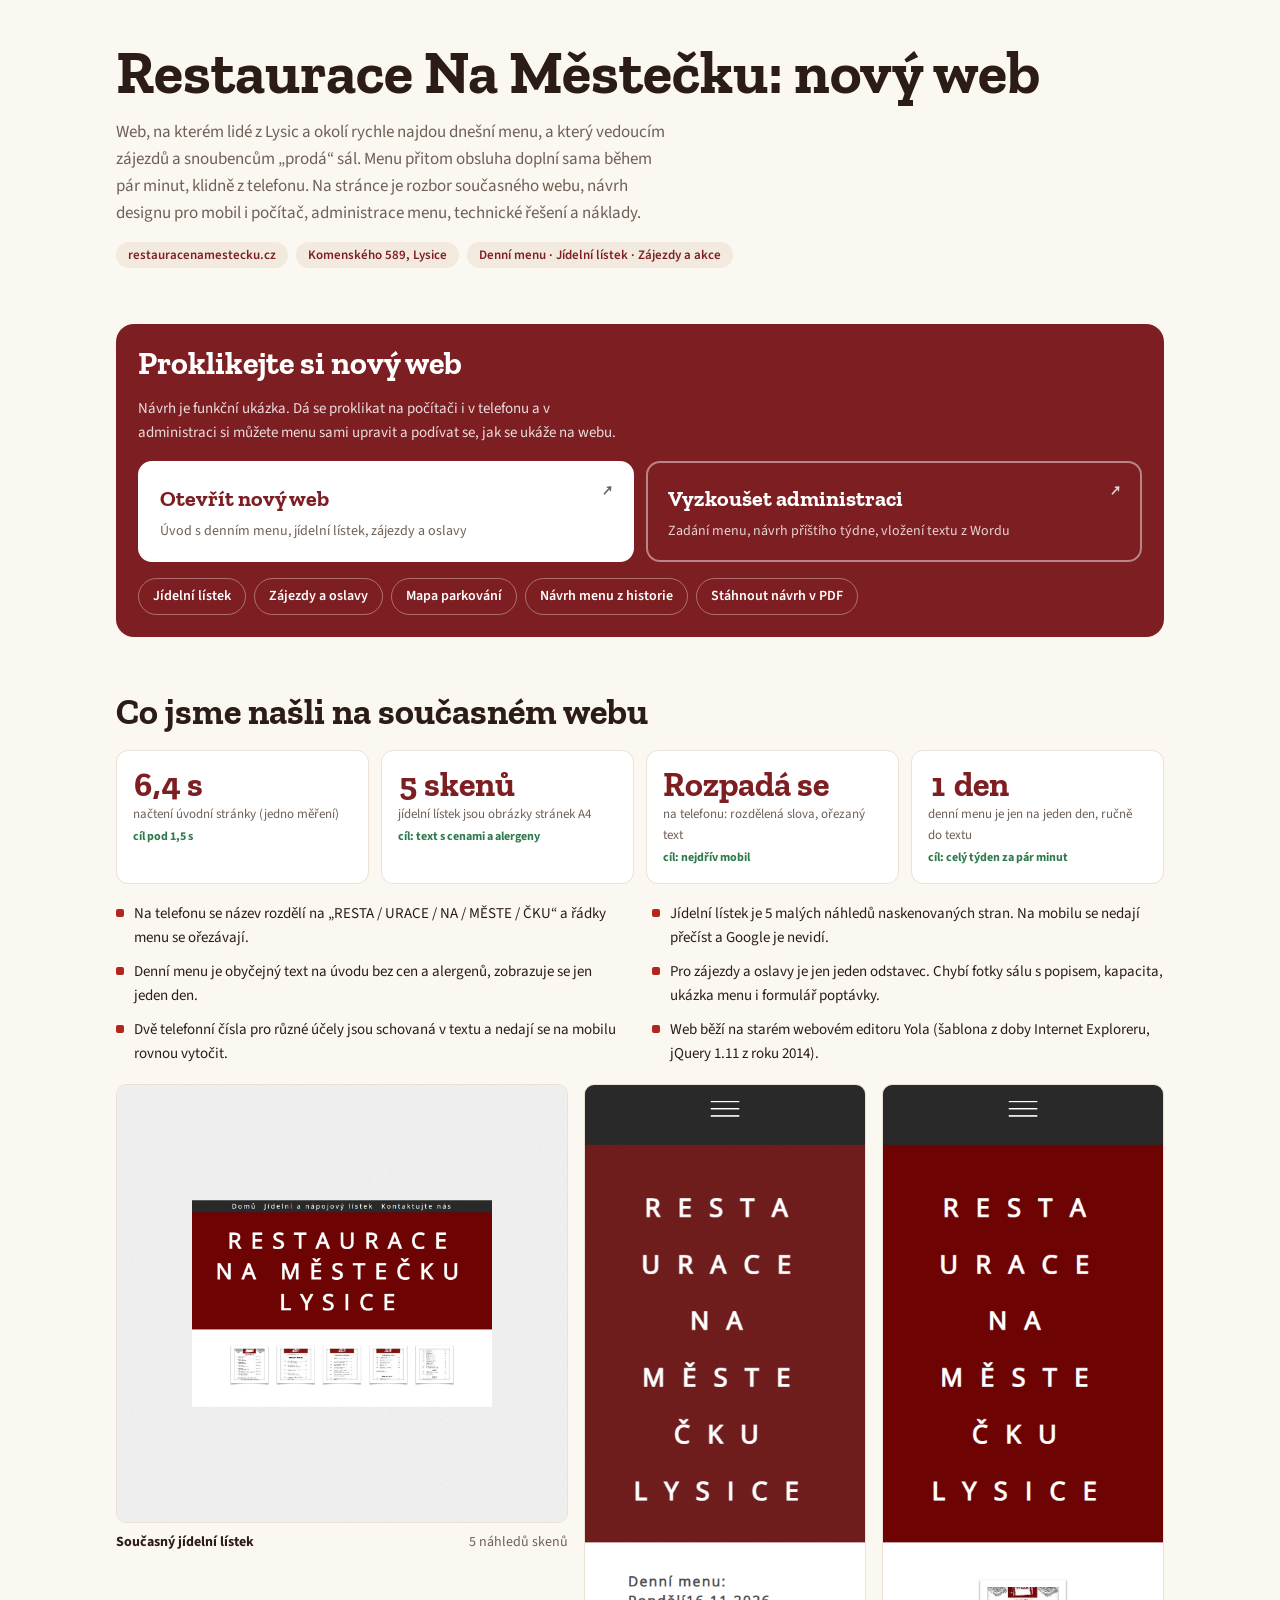
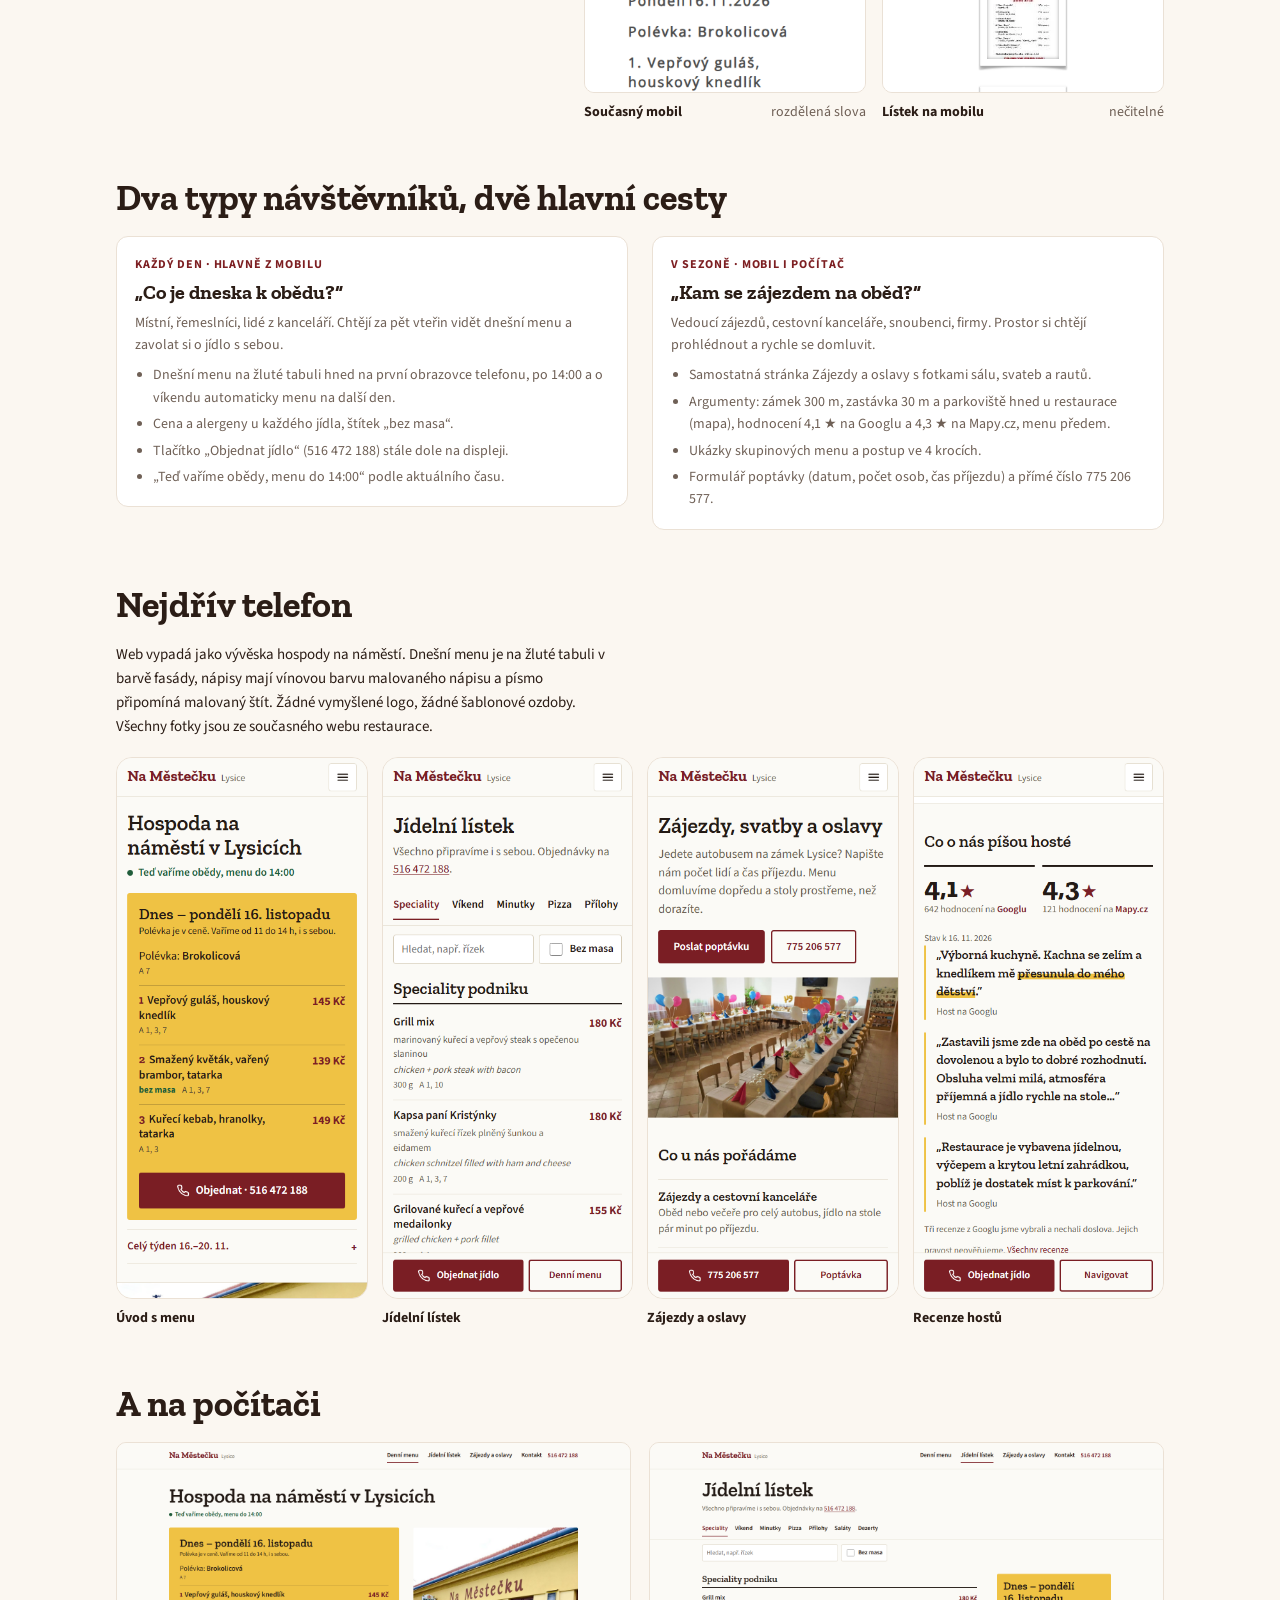
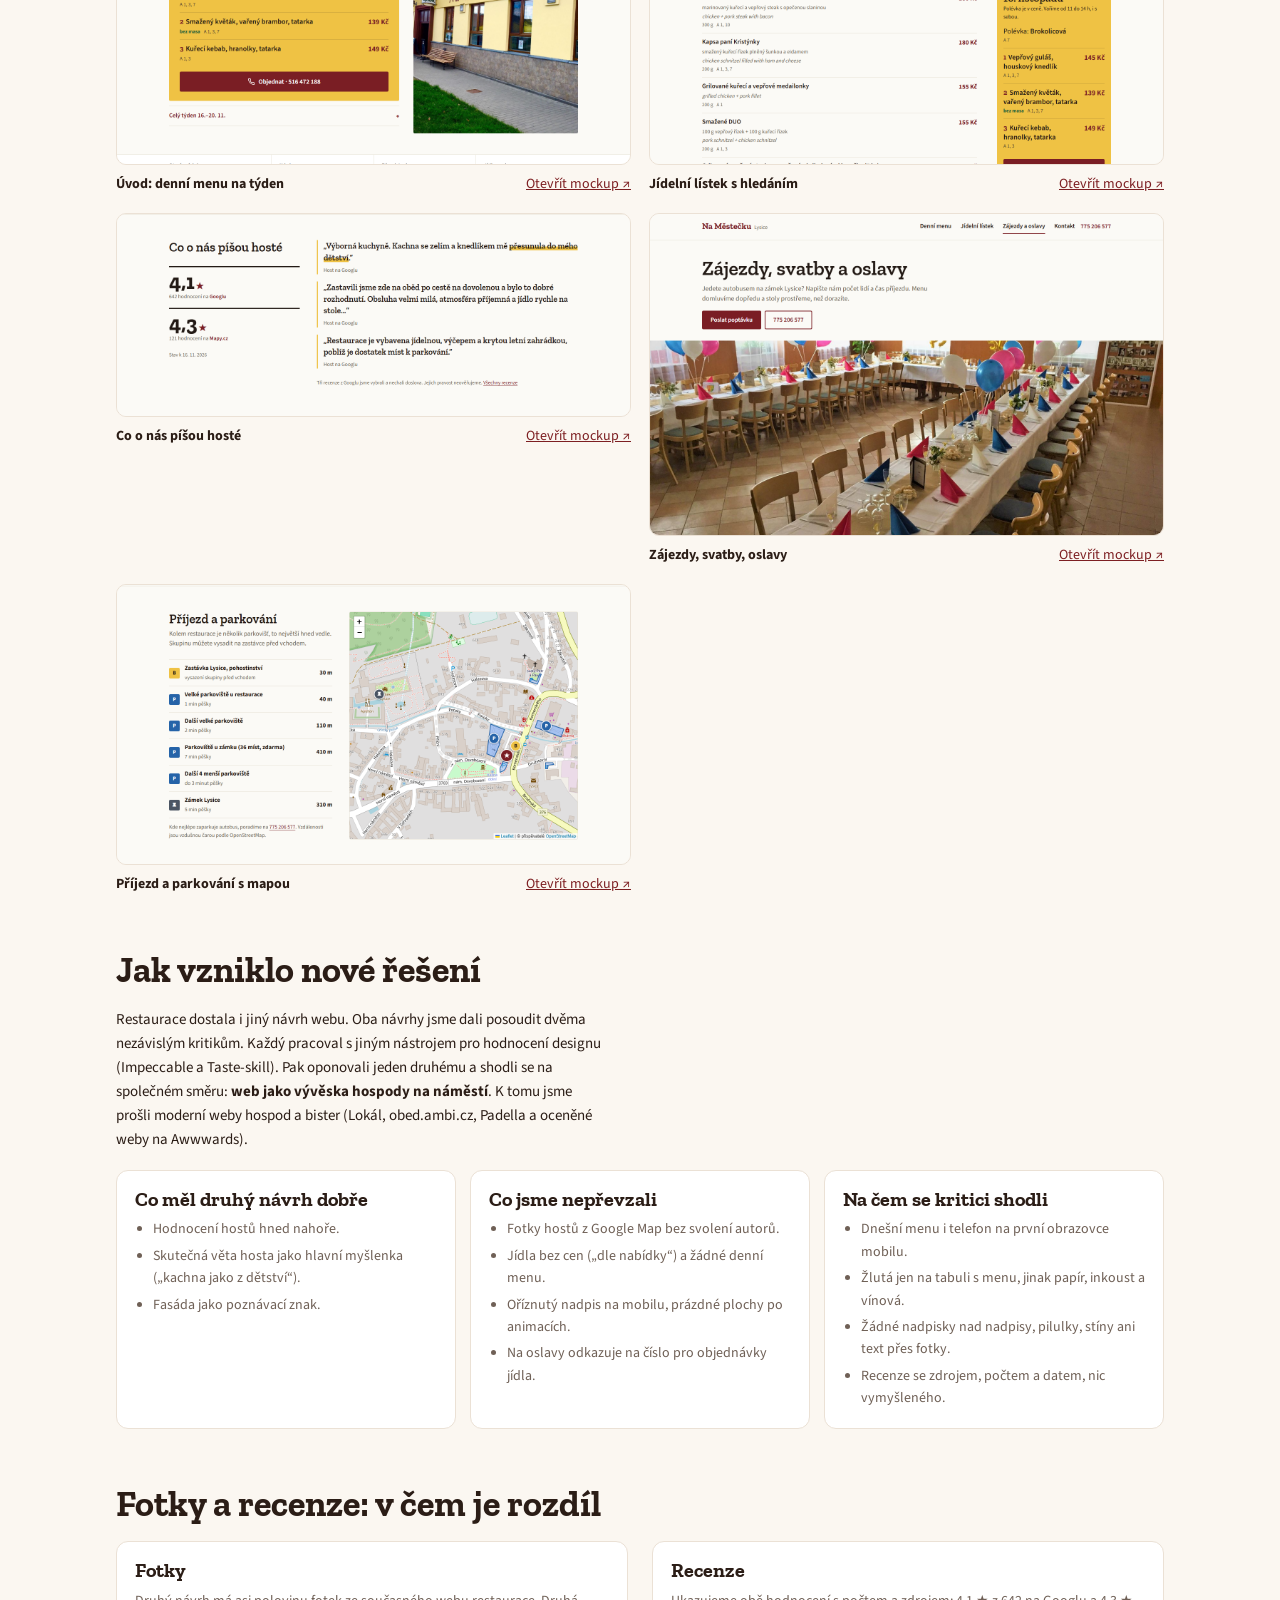
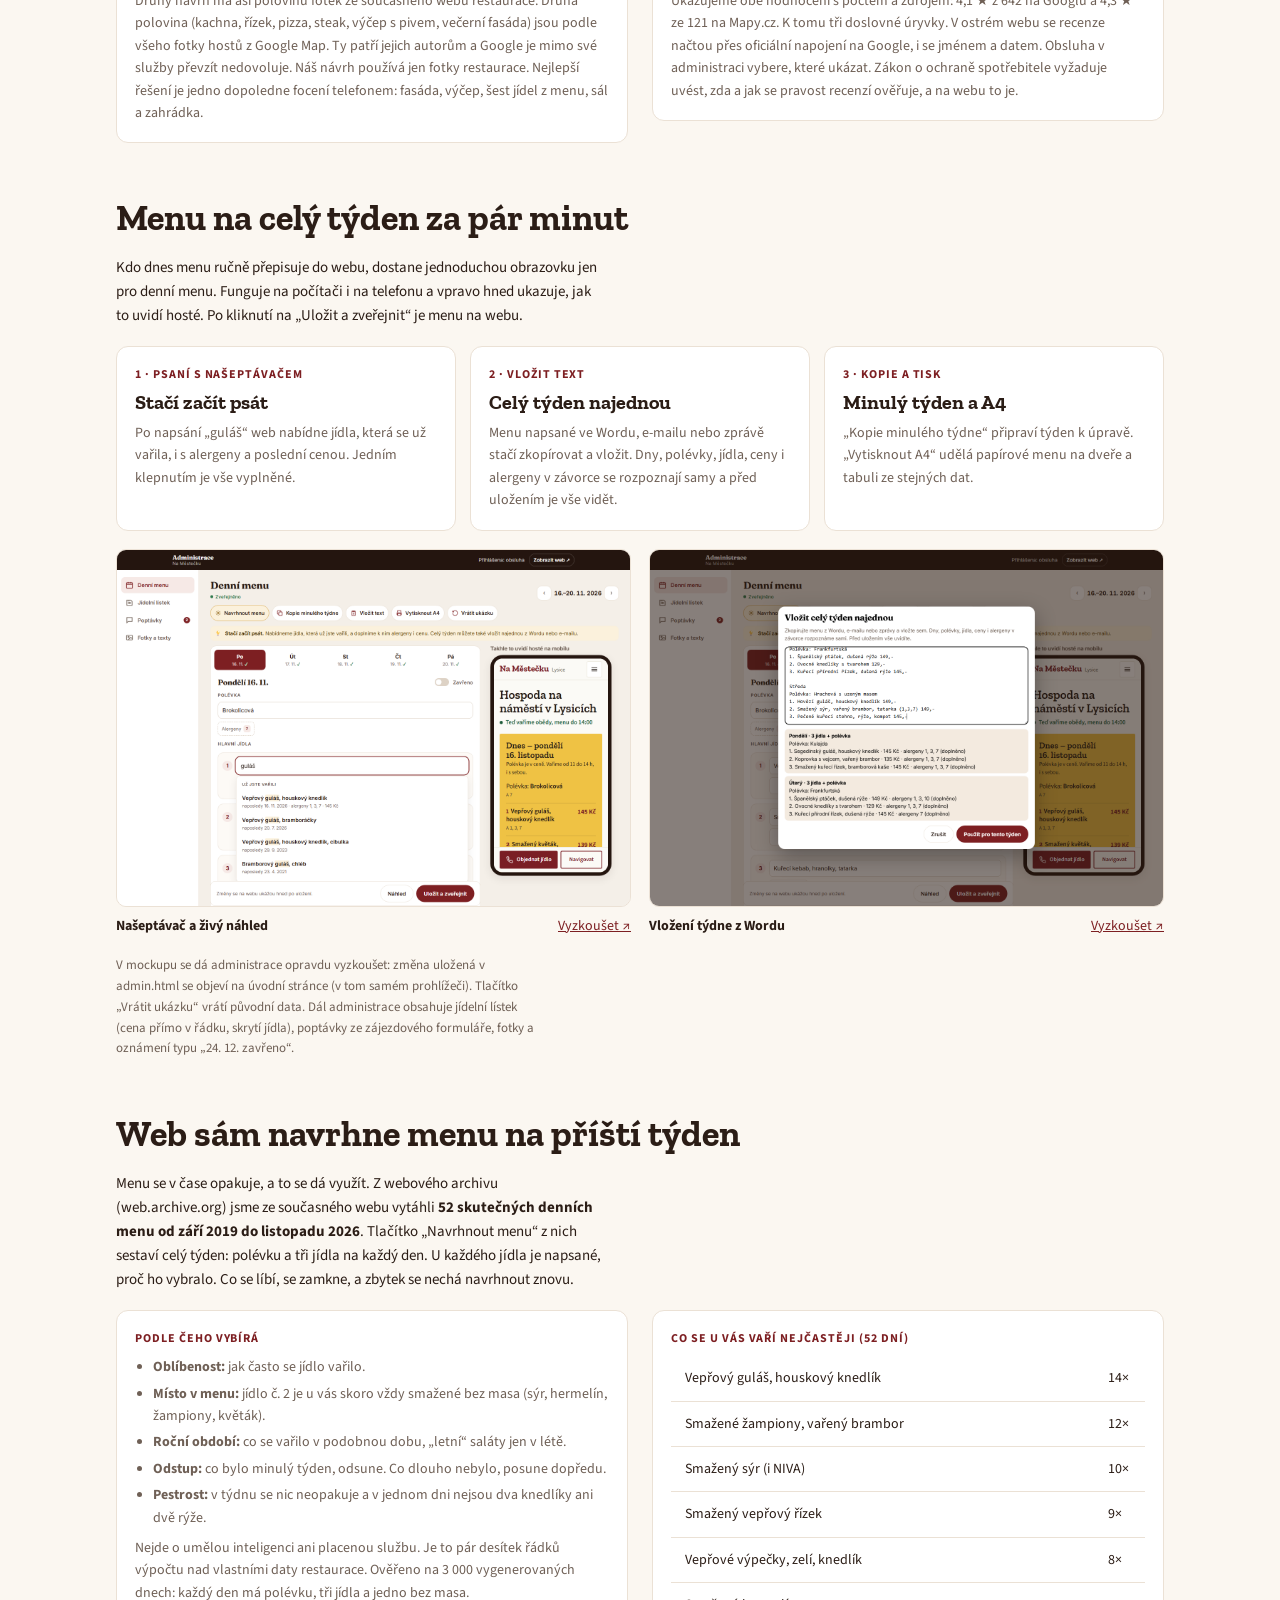
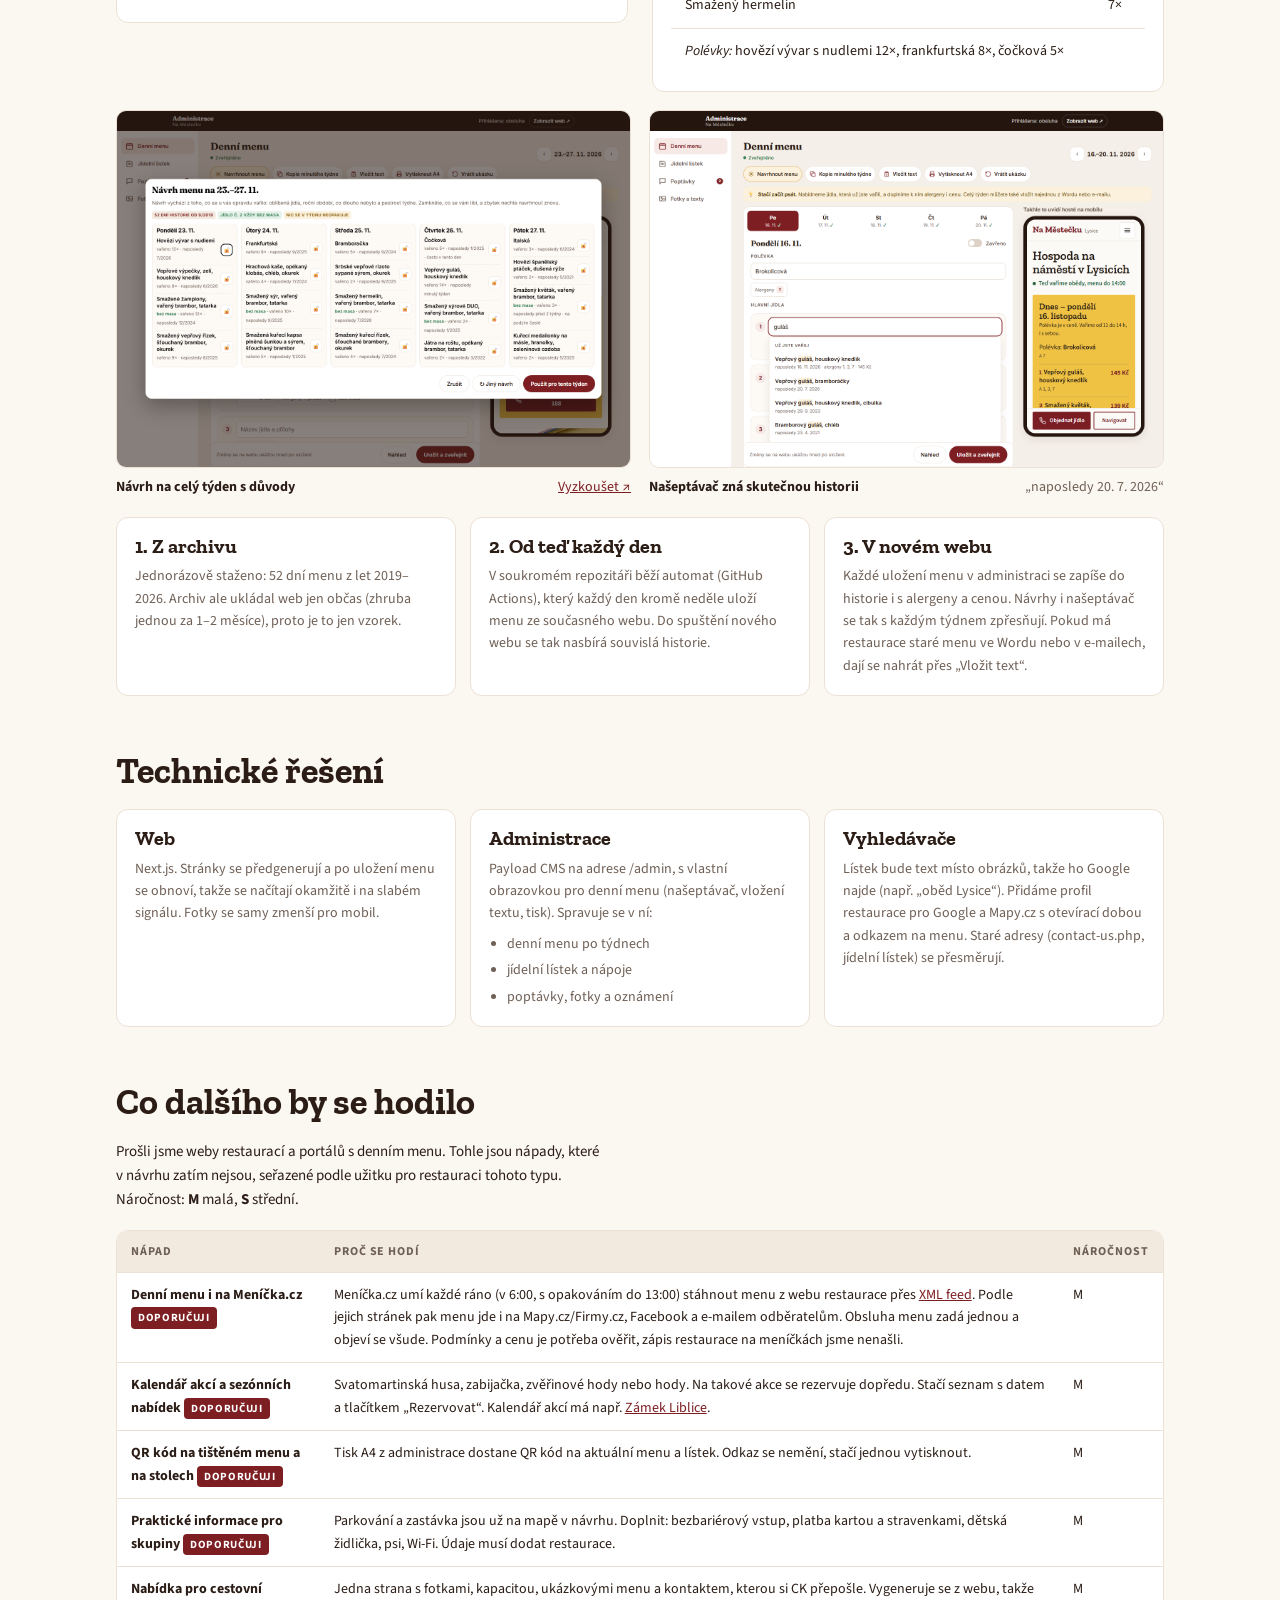
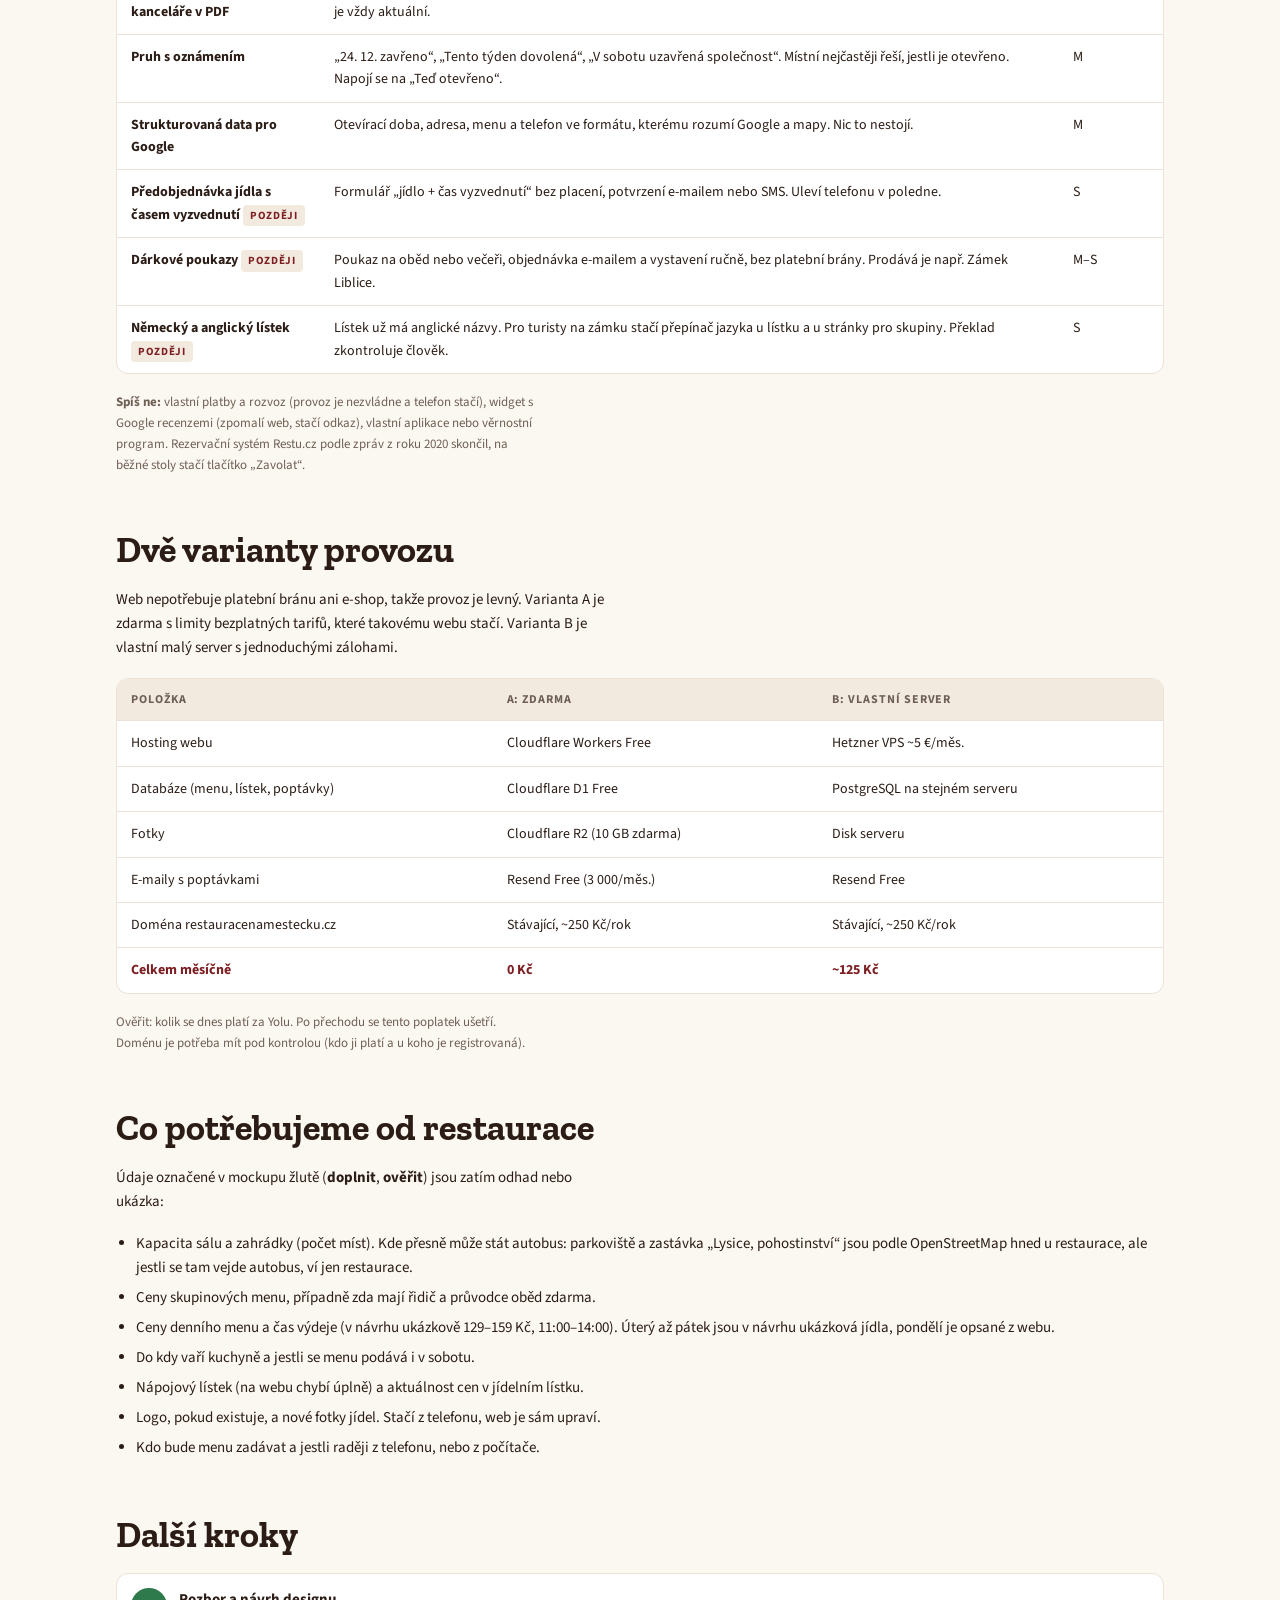
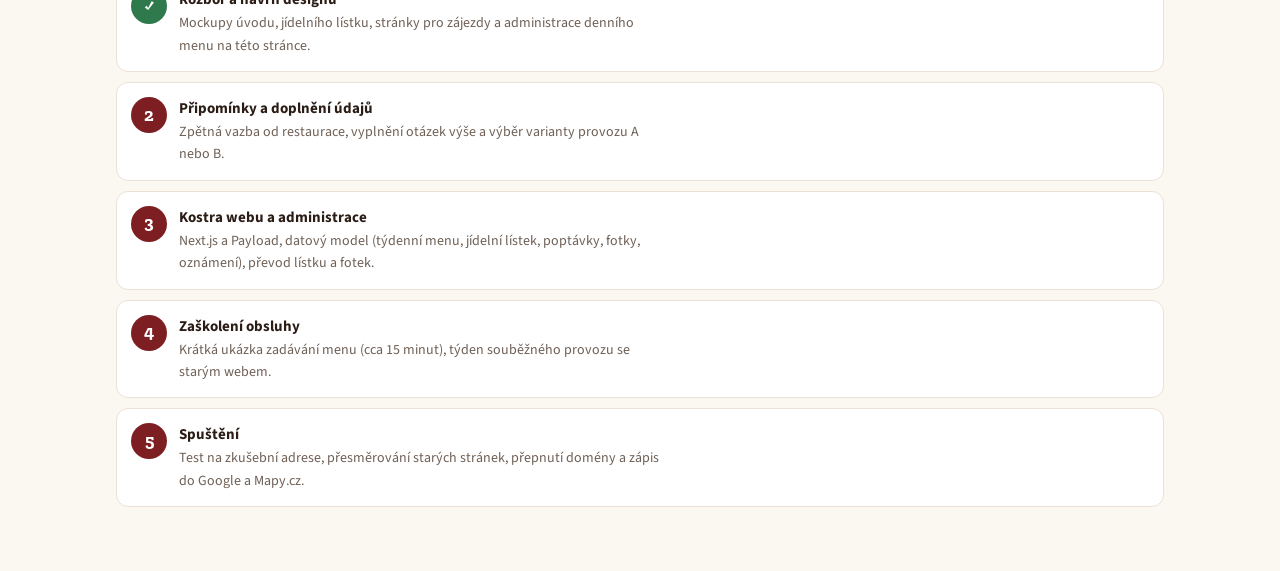
==== index.html @ 18b7ac95 "Nové řešení: vývěska hospody na náměstí Co-Authored-By: Claude Opus 5.5 <noreply@anthropic.com>" ====
<!doctype html>
<html lang="cs">
<head>
<meta charset="utf-8">
<meta name="viewport" content="width=device-width, initial-scale=1, viewport-fit=cover">
<title>Návrh nového webu Na Městečku</title>
<link rel="preconnect" href="https://fonts.googleapis.com">
<link rel="stylesheet" href="https://fonts.googleapis.com/css2?family=Source+Sans+3:wght@400;600;700&family=Zilla+Slab:wght@600;700&display=swap">
<style>
/* Dokument s návrhem: jeden sloupec (max 1080 px), galerie screenshotů v mřížce, tabulky v posuvných kontejnerech. Tisk do PDF A4. */
:root {
  --bg: #fbf7f1; --surface: #ffffff; --fg: #2b1d16; --muted: #6f6056; --line: #ebe1d5;
  --wine: #7d1f22; --gold: #d9a441; --ok: #2f7a4d; --bad: #b3261e; --chip: #f3eadf;
  --f-display: "Zilla Slab", Georgia, serif; --f-body: "Source Sans 3", "Segoe UI", Roboto, Arial, sans-serif;
}
* { box-sizing: border-box; }
body { margin: 0; background: var(--bg); color: var(--fg); font-family: var(--f-body); font-size: 15px; line-height: 1.6; }
.page { max-width: 1080px; margin: 0 auto; padding-left: max(16px, env(safe-area-inset-left, 0px)); padding-right: max(16px, env(safe-area-inset-right, 0px)); padding-block: 40px 64px; display: grid; gap: 56px; }
h1, h2, h3 { font-family: var(--f-display); line-height: 1.08; margin: 0; text-wrap: balance; }
h1 { font-size: clamp(36px, 6vw, 60px); }
h2 { font-size: clamp(26px, 3.6vw, 36px); }
h3 { font-size: 20px; }
p { margin: 0; max-width: 70ch; }
a { color: var(--wine); }
.eyebrow { font-size: 12px; font-weight: 700; letter-spacing: .12em; text-transform: uppercase; color: var(--wine); }
section { display: grid; gap: 18px; }
.lead { font-size: 17px; color: var(--muted); }
.num { font-variant-numeric: tabular-nums; }
header.intro { display: grid; gap: 14px; }
.meta { display: flex; gap: 8px; flex-wrap: wrap; }
.meta span { background: var(--chip); color: var(--wine); border-radius: 999px; padding: 3px 12px; font-size: 13px; font-weight: 600; }

.stats { display: grid; grid-template-columns: repeat(4, 1fr); gap: 12px; }
.stat { background: var(--surface); border: 1px solid var(--line); border-radius: 12px; padding: 16px; display: grid; gap: 2px; align-content: start; }
.stat b { font-family: var(--f-display); font-size: 34px; color: var(--wine); line-height: 1.05; }
.stat small { color: var(--muted); font-size: 13px; }
.stat .vs { font-size: 12px; font-weight: 700; color: var(--ok); }

.issues { display: grid; grid-template-columns: repeat(2, minmax(0, 1fr)); gap: 10px 24px; list-style: none; padding: 0; margin: 0; }
.issues li { display: flex; gap: 10px; align-items: baseline; }
.issues li::before { content: ""; flex: none; width: 8px; height: 8px; border-radius: 2px; background: var(--bad); transform: translateY(-1px); }

.shots { display: grid; grid-template-columns: repeat(2, minmax(0, 1fr)); gap: 18px; }
.shot { display: grid; gap: 8px; margin: 0; align-content: start; }
.shot img { width: 100%; border-radius: 10px; border: 1px solid var(--line); background: #fff; }
.shot figcaption { display: flex; justify-content: space-between; gap: 12px; font-size: 14px; flex-wrap: wrap; }
.shot figcaption b { color: var(--fg); }
.shot figcaption span { color: var(--muted); }
.mobiles { display: grid; grid-template-columns: repeat(4, minmax(0, 1fr)); gap: 14px; }
.mobiles img { border-radius: 16px; }
.old { display: grid; grid-template-columns: 1.6fr 1fr 1fr; gap: 16px; align-items: start; }
.old img { filter: saturate(.9); }

.cols { display: grid; grid-template-columns: repeat(3, minmax(0, 1fr)); gap: 14px; }
.box { background: var(--surface); border: 1px solid var(--line); border-radius: 12px; padding: 18px; display: grid; gap: 8px; align-content: start; }
.box p, .box li { color: var(--muted); font-size: 14px; }
.box ul { margin: 0; padding-left: 18px; display: grid; gap: 4px; }
.box .tag { font-size: 12px; font-weight: 700; color: var(--wine); text-transform: uppercase; letter-spacing: .08em; }

.split { display: grid; grid-template-columns: minmax(0, 1fr) minmax(0, 1fr); gap: 24px; align-items: start; }

.tablewrap { overflow-x: auto; border: 1px solid var(--line); border-radius: 12px; background: var(--surface); }
table { width: 100%; border-collapse: collapse; font-size: 14px; min-width: 600px; }
th, td { text-align: left; padding: 11px 14px; border-bottom: 1px solid var(--line); vertical-align: top; }
th { font-size: 12px; text-transform: uppercase; letter-spacing: .08em; color: var(--muted); background: var(--chip); }
tr:last-child td { border-bottom: 0; }
td.total { font-weight: 700; color: var(--wine); }
.pill { display: inline-block; font-size: 11px; font-weight: 700; text-transform: uppercase; letter-spacing: .06em; border-radius: 4px; padding: 2px 7px; background: var(--chip); color: var(--wine); }
.pill.rec { background: var(--wine); color: #fff; }

.steps { list-style: none; padding: 0; margin: 0; display: grid; gap: 10px; counter-reset: s; }
.steps li { counter-increment: s; display: grid; grid-template-columns: 36px 1fr; gap: 12px; align-items: start; background: var(--surface); border: 1px solid var(--line); border-radius: 12px; padding: 14px; }
.steps li::before { content: counter(s); width: 36px; height: 36px; border-radius: 50%; background: var(--wine); color: #fff; display: grid; place-items: center; font-family: var(--f-display); font-size: 18px; font-weight: 700; }
.steps li.done::before { content: "✓"; background: var(--ok); }
.steps b { color: var(--fg); }
.steps p { color: var(--muted); font-size: 14px; }
/* Velké odkazy na mockupy hned na začátku (jen na obrazovce, v PDF je místo nich QR kód) */
.try { background: var(--wine); color: #fff; border-radius: 18px; padding: 22px; display: grid; gap: 16px; }
.try h2 { color: #fff; font-size: clamp(24px, 3.2vw, 32px); }
.try p { color: rgba(255,255,255,.85); }
.try-main { display: grid; grid-template-columns: repeat(2, minmax(0, 1fr)); gap: 12px; }
.try-btn { display: grid; gap: 4px; padding: 18px 20px; border-radius: 14px; text-decoration: none; background: #fff; color: var(--fg); border: 2px solid #fff; }
.try-btn b { font-family: var(--f-display); font-size: 22px; color: var(--wine); display: flex; justify-content: space-between; gap: 10px; }
.try-btn span { font-size: 14px; color: var(--muted); }
.try-btn.alt { background: transparent; color: #fff; border-color: rgba(255,255,255,.45); }
.try-btn.alt b { color: #fff; }
.try-btn.alt span { color: rgba(255,255,255,.8); }
.try-btn:hover { transform: translateY(-1px); box-shadow: 0 8px 24px rgba(0,0,0,.18); }
.try-links { display: flex; flex-wrap: wrap; gap: 8px; }
.try-links a { color: #fff; text-decoration: none; font-size: 14px; font-weight: 600; border: 1px solid rgba(255,255,255,.35); border-radius: 999px; padding: 6px 14px; }
.try-links a:hover { background: rgba(255,255,255,.12); }
@media (max-width: 700px) { .try-main { grid-template-columns: minmax(0, 1fr); } }

.phone { display: grid; grid-template-columns: 148px minmax(0, 1fr); gap: 24px; align-items: center; background: var(--surface); border: 1px solid var(--line); border-radius: 12px; padding: 20px; }
.qr { width: 148px; height: 148px; background: #fff; padding: 10px; border-radius: 8px; border: 1px solid var(--line); }
.qr img, .qr canvas { width: 100% !important; height: 100% !important; }
.phone-text { display: grid; gap: 8px; }
.phone .url { font-family: ui-monospace, Consolas, monospace; font-size: 13px; color: var(--wine); user-select: all; overflow-wrap: anywhere; }
@media (max-width: 820px) { .phone { grid-template-columns: 1fr; justify-items: start; } }
.questions { margin: 0; padding-left: 20px; display: grid; gap: 6px; }
.note { font-size: 13px; color: var(--muted); }

@media (max-width: 820px) {
  .stats { grid-template-columns: repeat(2, 1fr); }
  .issues, .shots, .cols, .split { grid-template-columns: 1fr; }
  .old { grid-template-columns: 1fr 1fr; }
  .old .shot:first-child { grid-column: 1 / -1; }
  .mobiles { grid-template-columns: repeat(2, minmax(0, 1fr)); }
}
@media print {
  @page { size: A4; margin: 14mm 14mm 16mm; }
  :root { --bg: #fff; }
  body { font-size: 10.5pt; -webkit-print-color-adjust: exact; print-color-adjust: exact; }
  .page { max-width: none; padding: 0; gap: 24px; }
  h1 { font-size: 36pt; } h2 { font-size: 22pt; }
  .shot figcaption a { display: none; }
  .box, .stat, .steps li, .tablewrap, figure, .stats, .issues, .cols { break-inside: avoid; }
  .tablewrap { overflow: visible; } table { min-width: 0; }
  section:has(.tablewrap), section:has(.steps) { break-inside: avoid; }
  section.long, section.long .tablewrap { break-inside: auto; }
  section, section.long { display: block; } /* Chromium špatně láme grid přes strany, sekce v tisku jako bloky */
  section > * + * { margin-top: 14px; }
  tr { break-inside: avoid; }
  h2, h3, .eyebrow { break-after: avoid; }
  .break-before { break-before: page; }
  .page .stats { grid-template-columns: repeat(4, 1fr); }
  .page .issues, .page .split { grid-template-columns: repeat(2, minmax(0, 1fr)); }
  .page .shots { grid-template-columns: minmax(0, 1fr); gap: 10mm; }
  .shot figcaption { font-size: 11pt; }
  .page .cols { grid-template-columns: repeat(3, minmax(0, 1fr)); }
  .page .old { grid-template-columns: 1.6fr 1fr 1fr; }
  .page .old .shot:first-child { grid-column: auto; }
  .page .old img { max-height: 62mm; object-fit: cover; object-position: top; }
  section:has(.mobiles) { break-inside: avoid; }
  .page .mobiles { grid-template-columns: repeat(2, minmax(0, 1fr)); gap: 8mm 10mm; padding: 0 12mm; }
  .page .mobiles .shot { break-inside: avoid; }
  section:has(.mobiles) { break-inside: auto; }
  .page .phone { grid-template-columns: 120px minmax(0, 1fr); justify-items: stretch; }
  .page .qr { width: 120px; height: 120px; }
  .phone { break-inside: avoid; }
  section:has(> .split) { break-inside: avoid; }
}
</style>
</head>
<body>
<main class="page">
  <header class="intro">
    <h1>Restaurace Na Městečku: nový web</h1>
    <p class="lead">Web, na kterém lidé z Lysic a okolí rychle najdou dnešní menu, a který vedoucím zájezdů a snoubencům „prodá“ sál. Menu přitom obsluha doplní sama během pár minut, klidně z telefonu. Na stránce je rozbor současného webu, návrh designu pro mobil i počítač, administrace menu, technické řešení a náklady.</p>
    <div class="meta"><span>restauracenamestecku.cz</span><span>Komenského 589, Lysice</span><span>Denní menu · Jídelní lístek · Zájezdy a akce</span></div>
  </header>

  <section class="try" aria-label="Vyzkoušet návrh">
    <h2>Proklikejte si nový web</h2>
    <p>Návrh je funkční ukázka. Dá se proklikat na počítači i v telefonu a v administraci si můžete menu sami upravit a podívat se, jak se ukáže na webu.</p>
    <div class="try-main">
      <a class="try-btn" href="uvod.html" target="_blank" rel="noopener"><b>Otevřít nový web <span aria-hidden="true">↗</span></b><span>Úvod s denním menu, jídelní lístek, zájezdy a oslavy</span></a>
      <a class="try-btn alt" href="admin.html" target="_blank" rel="noopener"><b>Vyzkoušet administraci <span aria-hidden="true">↗</span></b><span>Zadání menu, návrh příštího týdne, vložení textu z Wordu</span></a>
    </div>
    <div class="try-links">
      <a href="listek.html" target="_blank" rel="noopener">Jídelní lístek</a>
      <a href="skupiny.html" target="_blank" rel="noopener">Zájezdy a oslavy</a>
      <a href="skupiny.html#parkovani" target="_blank" rel="noopener">Mapa parkování</a>
      <a href="admin.html#navrh" target="_blank" rel="noopener">Návrh menu z historie</a>
      <a href="RestauraceNaMestecku-navrh-noveho-webu.pdf" download>Stáhnout návrh v PDF</a>
    </div>
  </section>


  <section>
    <h2>Co jsme našli na současném webu</h2>
    <div class="stats">
      <div class="stat"><b class="num">6,4 s</b><small>načtení úvodní stránky (jedno měření)</small><span class="vs">cíl pod 1,5 s</span></div>
      <div class="stat"><b class="num">5 skenů</b><small>jídelní lístek jsou obrázky stránek A4</small><span class="vs">cíl: text s cenami a alergeny</span></div>
      <div class="stat"><b>Rozpadá se</b><small>na telefonu: rozdělená slova, ořezaný text</small><span class="vs">cíl: nejdřív mobil</span></div>
      <div class="stat"><b class="num">1 den</b><small>denní menu je jen na jeden den, ručně do textu</small><span class="vs">cíl: celý týden za pár minut</span></div>
    </div>
    <ul class="issues">
      <li>Na telefonu se název rozdělí na „RESTA / URACE / NA / MĚSTE / ČKU“ a řádky menu se ořezávají.</li>
      <li>Jídelní lístek je 5 malých náhledů naskenovaných stran. Na mobilu se nedají přečíst a Google je nevidí.</li>
      <li>Denní menu je obyčejný text na úvodu bez cen a alergenů, zobrazuje se jen jeden den.</li>
      <li>Pro zájezdy a oslavy je jen jeden odstavec. Chybí fotky sálu s popisem, kapacita, ukázka menu i formulář poptávky.</li>
      <li>Dvě telefonní čísla pro různé účely jsou schovaná v textu a nedají se na mobilu rovnou vytočit.</li>
      <li>Web běží na starém webovém editoru Yola (šablona z doby Internet Exploreru, jQuery 1.11 z roku 2014).</li>
    </ul>
    <div class="old">
      <figure class="shot"><img src="screenshots/soucasny-web-listek.png" alt="Současný jídelní lístek – pět malých náhledů naskenovaných stran"><figcaption><b>Současný jídelní lístek</b><span>5 náhledů skenů</span></figcaption></figure>
      <figure class="shot"><img src="screenshots/soucasny-web-mobil.png" alt="Současný web na mobilu – název rozdělený uprostřed slov"><figcaption><b>Současný mobil</b><span>rozdělená slova</span></figcaption></figure>
      <figure class="shot"><img src="screenshots/soucasny-web-listek-mobil.png" alt="Současný jídelní lístek na mobilu"><figcaption><b>Lístek na mobilu</b><span>nečitelné</span></figcaption></figure>
    </div>
  </section>

  <section>
    <h2>Dva typy návštěvníků, dvě hlavní cesty</h2>
    <div class="split">
      <div class="box"><span class="tag">Každý den · hlavně z mobilu</span><h3>„Co je dneska k obědu?“</h3><p>Místní, řemeslníci, lidé z kanceláří. Chtějí za pět vteřin vidět dnešní menu a zavolat si o jídlo s sebou.</p><ul><li>Dnešní menu na žluté tabuli hned na první obrazovce telefonu, po 14:00 a o víkendu automaticky menu na další den.</li><li>Cena a alergeny u každého jídla, štítek „bez masa“.</li><li>Tlačítko „Objednat jídlo“ (516 472 188) stále dole na displeji.</li><li>„Teď vaříme obědy, menu do 14:00“ podle aktuálního času.</li></ul></div>
      <div class="box"><span class="tag">V sezoně · mobil i počítač</span><h3>„Kam se zájezdem na oběd?“</h3><p>Vedoucí zájezdů, cestovní kanceláře, snoubenci, firmy. Prostor si chtějí prohlédnout a rychle se domluvit.</p><ul><li>Samostatná stránka Zájezdy a oslavy s fotkami sálu, svateb a rautů.</li><li>Argumenty: zámek 300 m, zastávka 30 m a parkoviště hned u restaurace (mapa), hodnocení 4,1 ★ na Googlu a 4,3 ★ na Mapy.cz, menu předem.</li><li>Ukázky skupinových menu a postup ve 4 krocích.</li><li>Formulář poptávky (datum, počet osob, čas příjezdu) a přímé číslo 775 206 577.</li></ul></div>
    </div>
  </section>

  <section>
    <h2>Nejdřív telefon</h2>
    <p>Web vypadá jako vývěska hospody na náměstí. Dnešní menu je na žluté tabuli v barvě fasády, nápisy mají vínovou barvu malovaného nápisu a písmo připomíná malovaný štít. Žádné vymyšlené logo, žádné šablonové ozdoby. Všechny fotky jsou ze současného webu restaurace.</p>
    <div class="mobiles">
      <figure class="shot"><img src="screenshots/mobil-uvod.png" alt="Mobil – úvod s denním menu"><figcaption><b>Úvod s menu</b></figcaption></figure>
      <figure class="shot"><img src="screenshots/mobil-listek.png" alt="Mobil – jídelní lístek"><figcaption><b>Jídelní lístek</b></figcaption></figure>
      <figure class="shot"><img src="screenshots/mobil-skupiny.png" alt="Mobil – zájezdy a oslavy"><figcaption><b>Zájezdy a oslavy</b></figcaption></figure>
      <figure class="shot"><img src="screenshots/mobil-recenze.png" alt="Mobil – hodnocení a recenze hostů"><figcaption><b>Recenze hostů</b></figcaption></figure>
    </div>
  </section>

  <section>
    <h2 class="break-before">A na počítači</h2>
    <div class="shots">
      <figure class="shot"><img src="screenshots/desktop-uvod.png" alt="Návrh – úvod s denním menu"><figcaption><b>Úvod: denní menu na týden</b><a href="uvod.html" target="_blank" rel="noopener">Otevřít mockup ↗</a></figcaption></figure>
      <figure class="shot"><img src="screenshots/desktop-listek.png" alt="Návrh – jídelní lístek s kategoriemi a hledáním"><figcaption><b>Jídelní lístek s hledáním</b><a href="listek.html" target="_blank" rel="noopener">Otevřít mockup ↗</a></figcaption></figure>
      <figure class="shot"><img src="screenshots/desktop-recenze.png" alt="Návrh – hodnocení a recenze hostů"><figcaption><b>Co o nás píšou hosté</b><a href="uvod.html#recenze" target="_blank" rel="noopener">Otevřít mockup ↗</a></figcaption></figure>
      <figure class="shot"><img src="screenshots/desktop-skupiny.png" alt="Návrh – zájezdy a oslavy"><figcaption><b>Zájezdy, svatby, oslavy</b><a href="skupiny.html" target="_blank" rel="noopener">Otevřít mockup ↗</a></figcaption></figure>
      <figure class="shot"><img src="screenshots/desktop-parkovani.png" alt="Návrh – mapa parkování, zastávky a zámku"><figcaption><b>Příjezd a parkování s mapou</b><a href="skupiny.html#parkovani" target="_blank" rel="noopener">Otevřít mockup ↗</a></figcaption></figure>
    </div>
  </section>

  <section>
    <h2>Jak vzniklo nové řešení</h2>
    <p>Restaurace dostala i jiný návrh webu. Oba návrhy jsme dali posoudit dvěma nezávislým kritikům. Každý pracoval s jiným nástrojem pro hodnocení designu (Impeccable a Taste-skill). Pak oponovali jeden druhému a shodli se na společném směru: <b>web jako vývěska hospody na náměstí</b>. K tomu jsme prošli moderní weby hospod a bister (Lokál, obed.ambi.cz, Padella a oceněné weby na Awwwards).</p>
    <div class="cols">
      <div class="box"><h3>Co měl druhý návrh dobře</h3><ul><li>Hodnocení hostů hned nahoře.</li><li>Skutečná věta hosta jako hlavní myšlenka („kachna jako z dětství“).</li><li>Fasáda jako poznávací znak.</li></ul></div>
      <div class="box"><h3>Co jsme nepřevzali</h3><ul><li>Fotky hostů z Google Map bez svolení autorů.</li><li>Jídla bez cen („dle nabídky“) a žádné denní menu.</li><li>Oříznutý nadpis na mobilu, prázdné plochy po animacích.</li><li>Na oslavy odkazuje na číslo pro objednávky jídla.</li></ul></div>
      <div class="box"><h3>Na čem se kritici shodli</h3><ul><li>Dnešní menu i telefon na první obrazovce mobilu.</li><li>Žlutá jen na tabuli s menu, jinak papír, inkoust a vínová.</li><li>Žádné nadpisky nad nadpisy, pilulky, stíny ani text přes fotky.</li><li>Recenze se zdrojem, počtem a datem, nic vymyšleného.</li></ul></div>
    </div>
  </section>

  <section>
    <h2>Fotky a recenze: v čem je rozdíl</h2>
    <div class="split">
      <div class="box"><h3>Fotky</h3><p>Druhý návrh má asi polovinu fotek ze současného webu restaurace. Druhá polovina (kachna, řízek, pizza, steak, výčep s pivem, večerní fasáda) jsou podle všeho fotky hostů z Google Map. Ty patří jejich autorům a Google je mimo své služby převzít nedovoluje. Náš návrh používá jen fotky restaurace. Nejlepší řešení je jedno dopoledne focení telefonem: fasáda, výčep, šest jídel z menu, sál a zahrádka.</p></div>
      <div class="box"><h3>Recenze</h3><p>Ukazujeme obě hodnocení s počtem a zdrojem: 4,1 ★ z 642 na Googlu a 4,3 ★ ze 121 na Mapy.cz. K tomu tři doslovné úryvky. V ostrém webu se recenze načtou přes oficiální napojení na Google, i se jménem a datem. Obsluha v administraci vybere, které ukázat. Zákon o ochraně spotřebitele vyžaduje uvést, zda a jak se pravost recenzí ověřuje, a na webu to je.</p></div>
    </div>
  </section>

  <section>
    <h2>Menu na celý týden za pár minut</h2>
    <p>Kdo dnes menu ručně přepisuje do webu, dostane jednoduchou obrazovku jen pro denní menu. Funguje na počítači i na telefonu a vpravo hned ukazuje, jak to uvidí hosté. Po kliknutí na „Uložit a zveřejnit“ je menu na webu.</p>
    <div class="cols">
      <div class="box"><span class="tag">1 · Psaní s našeptávačem</span><h3>Stačí začít psát</h3><p>Po napsání „guláš“ web nabídne jídla, která se už vařila, i s alergeny a poslední cenou. Jedním klepnutím je vše vyplněné.</p></div>
      <div class="box"><span class="tag">2 · Vložit text</span><h3>Celý týden najednou</h3><p>Menu napsané ve Wordu, e-mailu nebo zprávě stačí zkopírovat a vložit. Dny, polévky, jídla, ceny i alergeny v závorce se rozpoznají samy a před uložením je vše vidět.</p></div>
      <div class="box"><span class="tag">3 · Kopie a tisk</span><h3>Minulý týden a A4</h3><p>„Kopie minulého týdne“ připraví týden k úpravě. „Vytisknout A4“ udělá papírové menu na dveře a tabuli ze stejných dat.</p></div>
    </div>
    <div class="shots">
      <figure class="shot"><img src="screenshots/desktop-admin.png" alt="Administrace – našeptávač jídel s alergeny a živý náhled"><figcaption><b>Našeptávač a živý náhled</b><a href="admin.html" target="_blank" rel="noopener">Vyzkoušet ↗</a></figcaption></figure>
      <figure class="shot"><img src="screenshots/desktop-admin-vlozit.png" alt="Administrace – vložení celého týdne z textu"><figcaption><b>Vložení týdne z Wordu</b><a href="admin.html#vlozit" target="_blank" rel="noopener">Vyzkoušet ↗</a></figcaption></figure>
    </div>
    <p class="note">V mockupu se dá administrace opravdu vyzkoušet: změna uložená v admin.html se objeví na úvodní stránce (v tom samém prohlížeči). Tlačítko „Vrátit ukázku“ vrátí původní data. Dál administrace obsahuje jídelní lístek (cena přímo v řádku, skrytí jídla), poptávky ze zájezdového formuláře, fotky a oznámení typu „24. 12. zavřeno“.</p>
  </section>

  <section>
    <h2>Web sám navrhne menu na příští týden</h2>
    <p>Menu se v čase opakuje, a to se dá využít. Z webového archivu (web.archive.org) jsme ze současného webu vytáhli <b>52 skutečných denních menu od září 2019 do listopadu 2026</b>. Tlačítko „Navrhnout menu“ z nich sestaví celý týden: polévku a tři jídla na každý den. U každého jídla je napsané, proč ho vybralo. Co se líbí, se zamkne, a zbytek se nechá navrhnout znovu.</p>
    <div class="split">
      <div class="box"><span class="tag">Podle čeho vybírá</span>
        <ul>
          <li><b>Oblíbenost:</b> jak často se jídlo vařilo.</li>
          <li><b>Místo v menu:</b> jídlo č. 2 je u vás skoro vždy smažené bez masa (sýr, hermelín, žampiony, květák).</li>
          <li><b>Roční období:</b> co se vařilo v podobnou dobu, „letní“ saláty jen v létě.</li>
          <li><b>Odstup:</b> co bylo minulý týden, odsune. Co dlouho nebylo, posune dopředu.</li>
          <li><b>Pestrost:</b> v týdnu se nic neopakuje a v jednom dni nejsou dva knedlíky ani dvě rýže.</li>
        </ul>
        <p>Nejde o umělou inteligenci ani placenou službu. Je to pár desítek řádků výpočtu nad vlastními daty restaurace. Ověřeno na 3 000 vygenerovaných dnech: každý den má polévku, tři jídla a jedno bez masa.</p>
      </div>
      <div class="box"><span class="tag">Co se u vás vaří nejčastěji (52 dní)</span>
        <div class="tablewrap" style="border:0"><table style="min-width:0">
          <tbody>
            <tr><td>Vepřový guláš, houskový knedlík</td><td class="num">14×</td></tr>
            <tr><td>Smažené žampiony, vařený brambor</td><td class="num">12×</td></tr>
            <tr><td>Smažený sýr (i NIVA)</td><td class="num">10×</td></tr>
            <tr><td>Smažený vepřový řízek</td><td class="num">9×</td></tr>
            <tr><td>Vepřové výpečky, zelí, knedlík</td><td class="num">8×</td></tr>
            <tr><td>Smažený hermelín</td><td class="num">7×</td></tr>
            <tr><td><i>Polévky:</i> hovězí vývar s nudlemi 12×, frankfurtská 8×, čočková 5×</td><td></td></tr>
          </tbody>
        </table></div>
      </div>
    </div>
    <div class="shots">
      <figure class="shot"><img src="screenshots/desktop-admin-navrh.png" alt="Administrace – návrh menu na příští týden z historie"><figcaption><b>Návrh na celý týden s důvody</b><a href="admin.html#navrh" target="_blank" rel="noopener">Vyzkoušet ↗</a></figcaption></figure>
      <figure class="shot"><img src="screenshots/desktop-admin.png" alt="Našeptávač se skutečnou historií jídel"><figcaption><b>Našeptávač zná skutečnou historii</b><span>„naposledy 20. 7. 2026“</span></figcaption></figure>
    </div>
    <div class="cols">
      <div class="box"><h3>1. Z archivu</h3><p>Jednorázově staženo: 52 dní menu z let 2019–2026. Archiv ale ukládal web jen občas (zhruba jednou za 1–2 měsíce), proto je to jen vzorek.</p></div>
      <div class="box"><h3>2. Od teď každý den</h3><p>V soukromém repozitáři běží automat (GitHub Actions), který každý den kromě neděle uloží menu ze současného webu. Do spuštění nového webu se tak nasbírá souvislá historie.</p></div>
      <div class="box"><h3>3. V novém webu</h3><p>Každé uložení menu v administraci se zapíše do historie i s alergeny a cenou. Návrhy i našeptávač se tak s každým týdnem zpřesňují. Pokud má restaurace staré menu ve Wordu nebo v e-mailech, dají se nahrát přes „Vložit text“.</p></div>
    </div>
  </section>

  <section>
    <h2>Technické řešení</h2>
    <div class="cols">
      <div class="box"><h3>Web</h3><p>Next.js. Stránky se předgenerují a po uložení menu se obnoví, takže se načítají okamžitě i na slabém signálu. Fotky se samy zmenší pro mobil.</p></div>
      <div class="box"><h3>Administrace</h3><p>Payload CMS na adrese /admin, s vlastní obrazovkou pro denní menu (našeptávač, vložení textu, tisk). Spravuje se v ní:</p><ul><li>denní menu po týdnech</li><li>jídelní lístek a nápoje</li><li>poptávky, fotky a oznámení</li></ul></div>
      <div class="box"><h3>Vyhledávače</h3><p>Lístek bude text místo obrázků, takže ho Google najde (např. „oběd Lysice“). Přidáme profil restaurace pro Google a Mapy.cz s otevírací dobou a odkazem na menu. Staré adresy (contact-us.php, jídelní lístek) se přesměrují.</p></div>
    </div>
  </section>

  <section class="long">
    <h2>Co dalšího by se hodilo</h2>
    <p>Prošli jsme weby restaurací a portálů s denním menu. Tohle jsou nápady, které v návrhu zatím nejsou, seřazené podle užitku pro restauraci tohoto typu. Náročnost: <b>M</b> malá, <b>S</b> střední.</p>
    <div class="tablewrap"><table>
      <thead><tr><th>Nápad</th><th>Proč se hodí</th><th>Náročnost</th></tr></thead>
      <tbody>
        <tr><td><b>Denní menu i na Meníčka.cz</b> <span class="pill rec">doporučuji</span></td><td>Meníčka.cz umí každé ráno (v 6:00, s opakováním do 13:00) stáhnout menu z webu restaurace přes <a href="https://www.menicka.cz/xml-feed.html" target="_blank" rel="noopener">XML feed</a>. Podle jejich stránek pak menu jde i na Mapy.cz/Firmy.cz, Facebook a e-mailem odběratelům. Obsluha menu zadá jednou a objeví se všude. Podmínky a cenu je potřeba ověřit, zápis restaurace na meníčkách jsme nenašli.</td><td>M</td></tr>
        <tr><td><b>Kalendář akcí a sezónních nabídek</b> <span class="pill rec">doporučuji</span></td><td>Svatomartinská husa, zabijačka, zvěřinové hody nebo hody. Na takové akce se rezervuje dopředu. Stačí seznam s datem a tlačítkem „Rezervovat“. Kalendář akcí má např. <a href="https://www.zamek-liblice.cz/" target="_blank" rel="noopener">Zámek Liblice</a>.</td><td>M</td></tr>
        <tr><td><b>QR kód na tištěném menu a na stolech</b> <span class="pill rec">doporučuji</span></td><td>Tisk A4 z administrace dostane QR kód na aktuální menu a lístek. Odkaz se nemění, stačí jednou vytisknout.</td><td>M</td></tr>
        <tr><td><b>Praktické informace pro skupiny</b> <span class="pill rec">doporučuji</span></td><td>Parkování a zastávka jsou už na mapě v návrhu. Doplnit: bezbariérový vstup, platba kartou a stravenkami, dětská židlička, psi, Wi-Fi. Údaje musí dodat restaurace.</td><td>M</td></tr>
        <tr><td><b>Nabídka pro cestovní kanceláře v PDF</b></td><td>Jedna strana s fotkami, kapacitou, ukázkovými menu a kontaktem, kterou si CK přepošle. Vygeneruje se z webu, takže je vždy aktuální.</td><td>M</td></tr>
        <tr><td><b>Pruh s oznámením</b></td><td>„24. 12. zavřeno“, „Tento týden dovolená“, „V sobotu uzavřená společnost“. Místní nejčastěji řeší, jestli je otevřeno. Napojí se na „Teď otevřeno“.</td><td>M</td></tr>
        <tr><td><b>Strukturovaná data pro Google</b></td><td>Otevírací doba, adresa, menu a telefon ve formátu, kterému rozumí Google a mapy. Nic to nestojí.</td><td>M</td></tr>
        <tr><td><b>Předobjednávka jídla s časem vyzvednutí</b> <span class="pill">později</span></td><td>Formulář „jídlo + čas vyzvednutí“ bez placení, potvrzení e-mailem nebo SMS. Uleví telefonu v poledne.</td><td>S</td></tr>
        <tr><td><b>Dárkové poukazy</b> <span class="pill">později</span></td><td>Poukaz na oběd nebo večeři, objednávka e-mailem a vystavení ručně, bez platební brány. Prodává je např. Zámek Liblice.</td><td>M–S</td></tr>
        <tr><td><b>Německý a anglický lístek</b> <span class="pill">později</span></td><td>Lístek už má anglické názvy. Pro turisty na zámku stačí přepínač jazyka u lístku a u stránky pro skupiny. Překlad zkontroluje člověk.</td><td>S</td></tr>
      </tbody>
    </table></div>
    <p class="note"><b>Spíš ne:</b> vlastní platby a rozvoz (provoz je nezvládne a telefon stačí), widget s Google recenzemi (zpomalí web, stačí odkaz), vlastní aplikace nebo věrnostní program. Rezervační systém Restu.cz podle zpráv z roku 2020 skončil, na běžné stoly stačí tlačítko „Zavolat“.</p>
  </section>

  <section>
    <h2>Dvě varianty provozu</h2>
    <p>Web nepotřebuje platební bránu ani e-shop, takže provoz je levný. Varianta A je zdarma s limity bezplatných tarifů, které takovému webu stačí. Varianta B je vlastní malý server s jednoduchými zálohami.</p>
    <div class="tablewrap"><table>
      <thead><tr><th>Položka</th><th>A: zdarma</th><th>B: vlastní server</th></tr></thead>
      <tbody>
        <tr><td>Hosting webu</td><td>Cloudflare Workers Free</td><td>Hetzner VPS ~5 €/měs.</td></tr>
        <tr><td>Databáze (menu, lístek, poptávky)</td><td>Cloudflare D1 Free</td><td>PostgreSQL na stejném serveru</td></tr>
        <tr><td>Fotky</td><td>Cloudflare R2 (10 GB zdarma)</td><td>Disk serveru</td></tr>
        <tr><td>E-maily s poptávkami</td><td>Resend Free (3 000/měs.)</td><td>Resend Free</td></tr>
        <tr><td>Doména restauracenamestecku.cz</td><td>Stávající, ~250 Kč/rok</td><td>Stávající, ~250 Kč/rok</td></tr>
        <tr><td class="total">Celkem měsíčně</td><td class="total num">0 Kč</td><td class="total num">~125 Kč</td></tr>
      </tbody>
    </table></div>
    <p class="note">Ověřit: kolik se dnes platí za Yolu. Po přechodu se tento poplatek ušetří. Doménu je potřeba mít pod kontrolou (kdo ji platí a u koho je registrovaná).</p>
  </section>

  <section>
    <h2>Co potřebujeme od restaurace</h2>
    <p>Údaje označené v mockupu žlutě (<b>doplnit</b>, <b>ověřit</b>) jsou zatím odhad nebo ukázka:</p>
    <ul class="questions">
      <li>Kapacita sálu a zahrádky (počet míst). Kde přesně může stát autobus: parkoviště a zastávka „Lysice, pohostinství“ jsou podle OpenStreetMap hned u restaurace, ale jestli se tam vejde autobus, ví jen restaurace.</li>
      <li>Ceny skupinových menu, případně zda mají řidič a průvodce oběd zdarma.</li>
      <li>Ceny denního menu a čas výdeje (v návrhu ukázkově 129–159 Kč, 11:00–14:00). Úterý až pátek jsou v návrhu ukázková jídla, pondělí je opsané z webu.</li>
      <li>Do kdy vaří kuchyně a jestli se menu podává i v sobotu.</li>
      <li>Nápojový lístek (na webu chybí úplně) a aktuálnost cen v jídelním lístku.</li>
      <li>Logo, pokud existuje, a nové fotky jídel. Stačí z telefonu, web je sám upraví.</li>
      <li>Kdo bude menu zadávat a jestli raději z telefonu, nebo z počítače.</li>
    </ul>
  </section>

  <section>
    <h2>Další kroky</h2>
    <ol class="steps">
      <li class="done"><div><b>Rozbor a návrh designu</b><p>Mockupy úvodu, jídelního lístku, stránky pro zájezdy a administrace denního menu na této stránce.</p></div></li>
      <li><div><b>Připomínky a doplnění údajů</b><p>Zpětná vazba od restaurace, vyplnění otázek výše a výběr varianty provozu A nebo B.</p></div></li>
      <li><div><b>Kostra webu a administrace</b><p>Next.js a Payload, datový model (týdenní menu, jídelní lístek, poptávky, fotky, oznámení), převod lístku a fotek.</p></div></li>
      <li><div><b>Zaškolení obsluhy</b><p>Krátká ukázka zadávání menu (cca 15 minut), týden souběžného provozu se starým webem.</p></div></li>
      <li><div><b>Spuštění</b><p>Test na zkušební adrese, přesměrování starých stránek, přepnutí domény a zápis do Google a Mapy.cz.</p></div></li>
    </ol>
  </section>
</main>
</body>
</html>
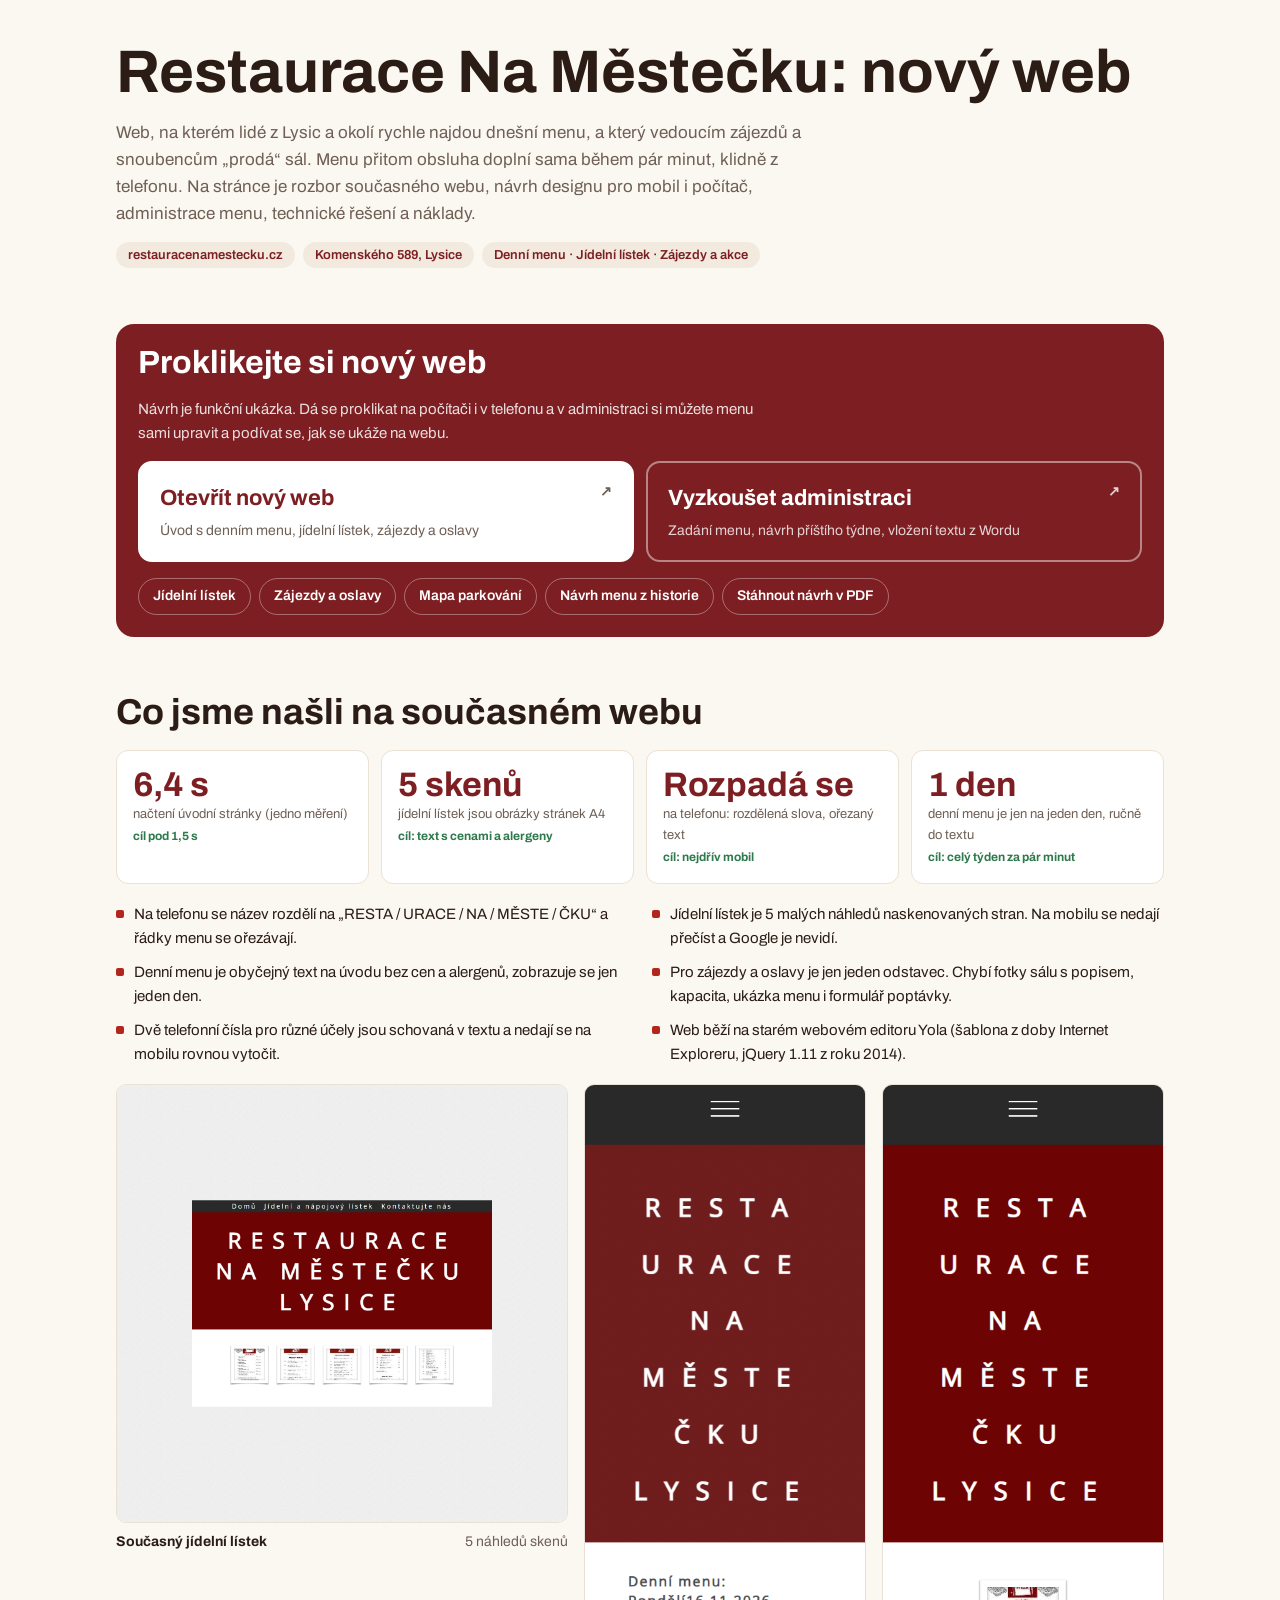
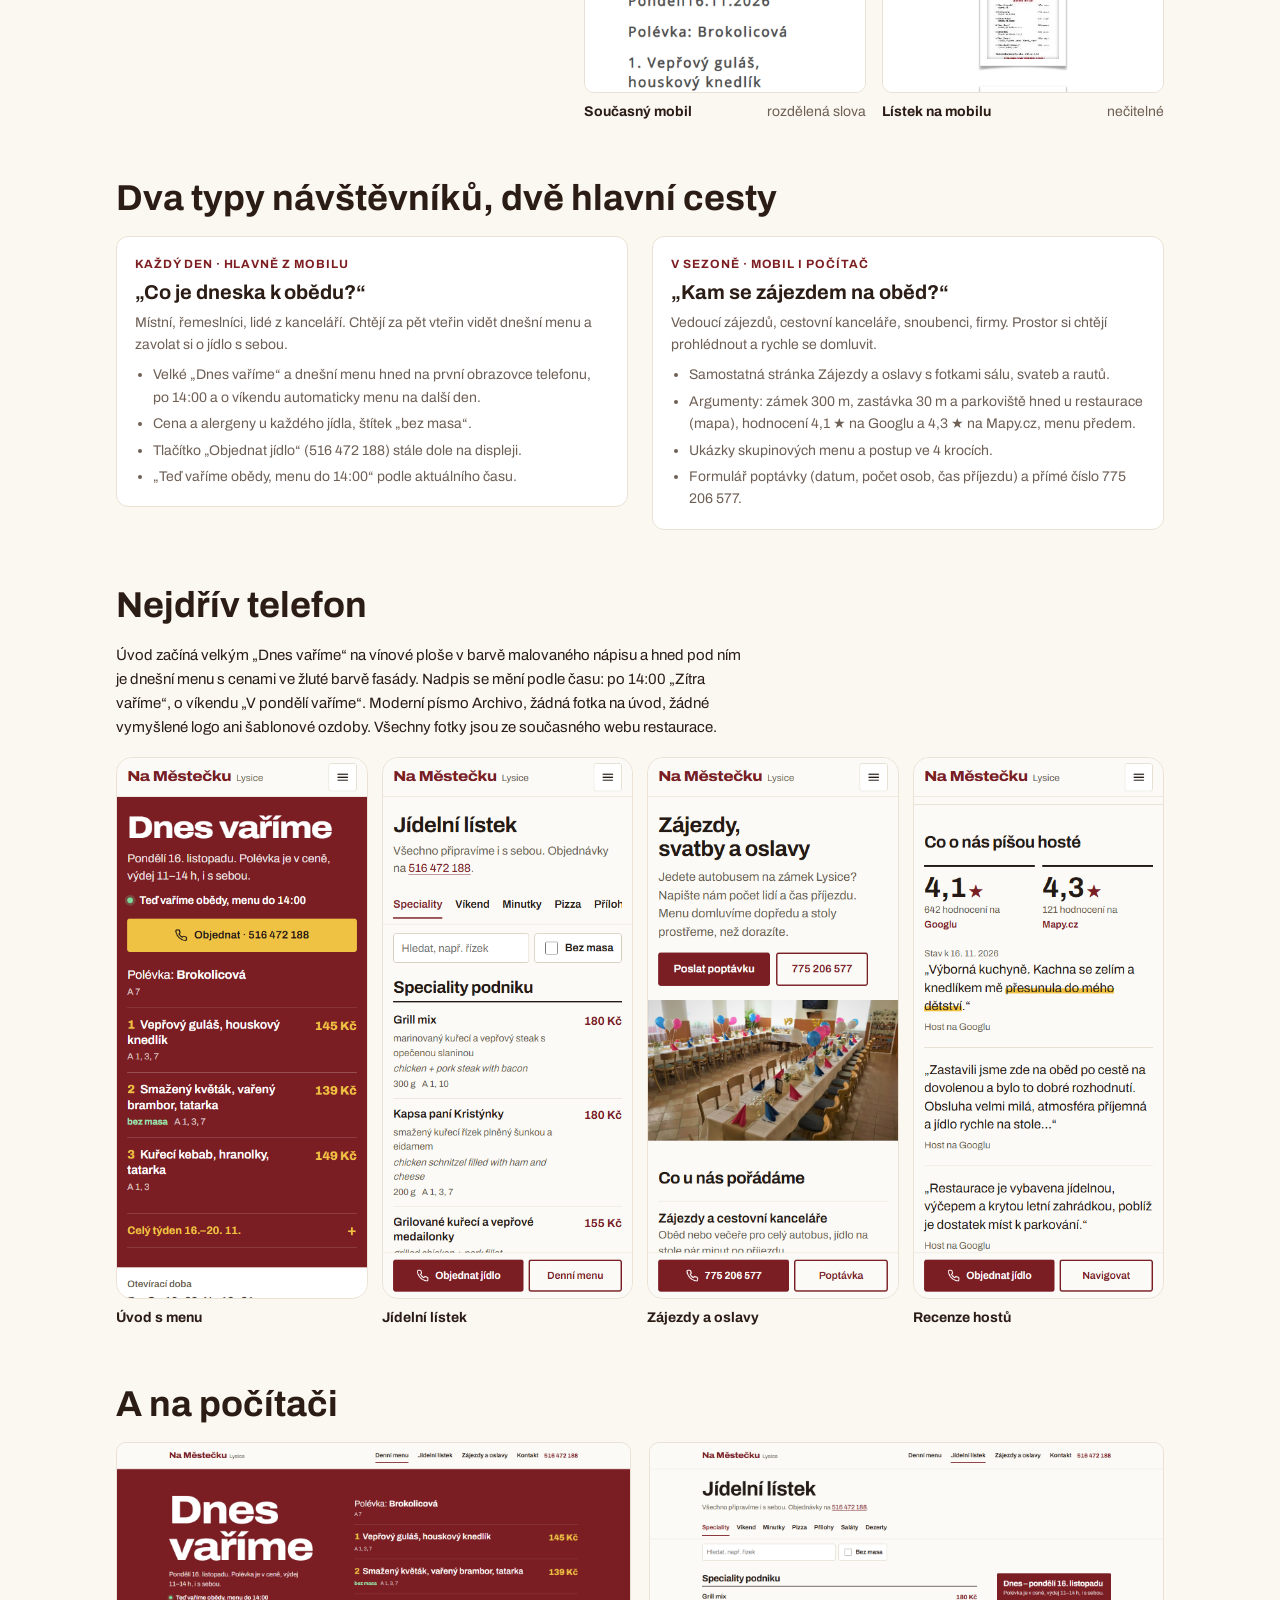
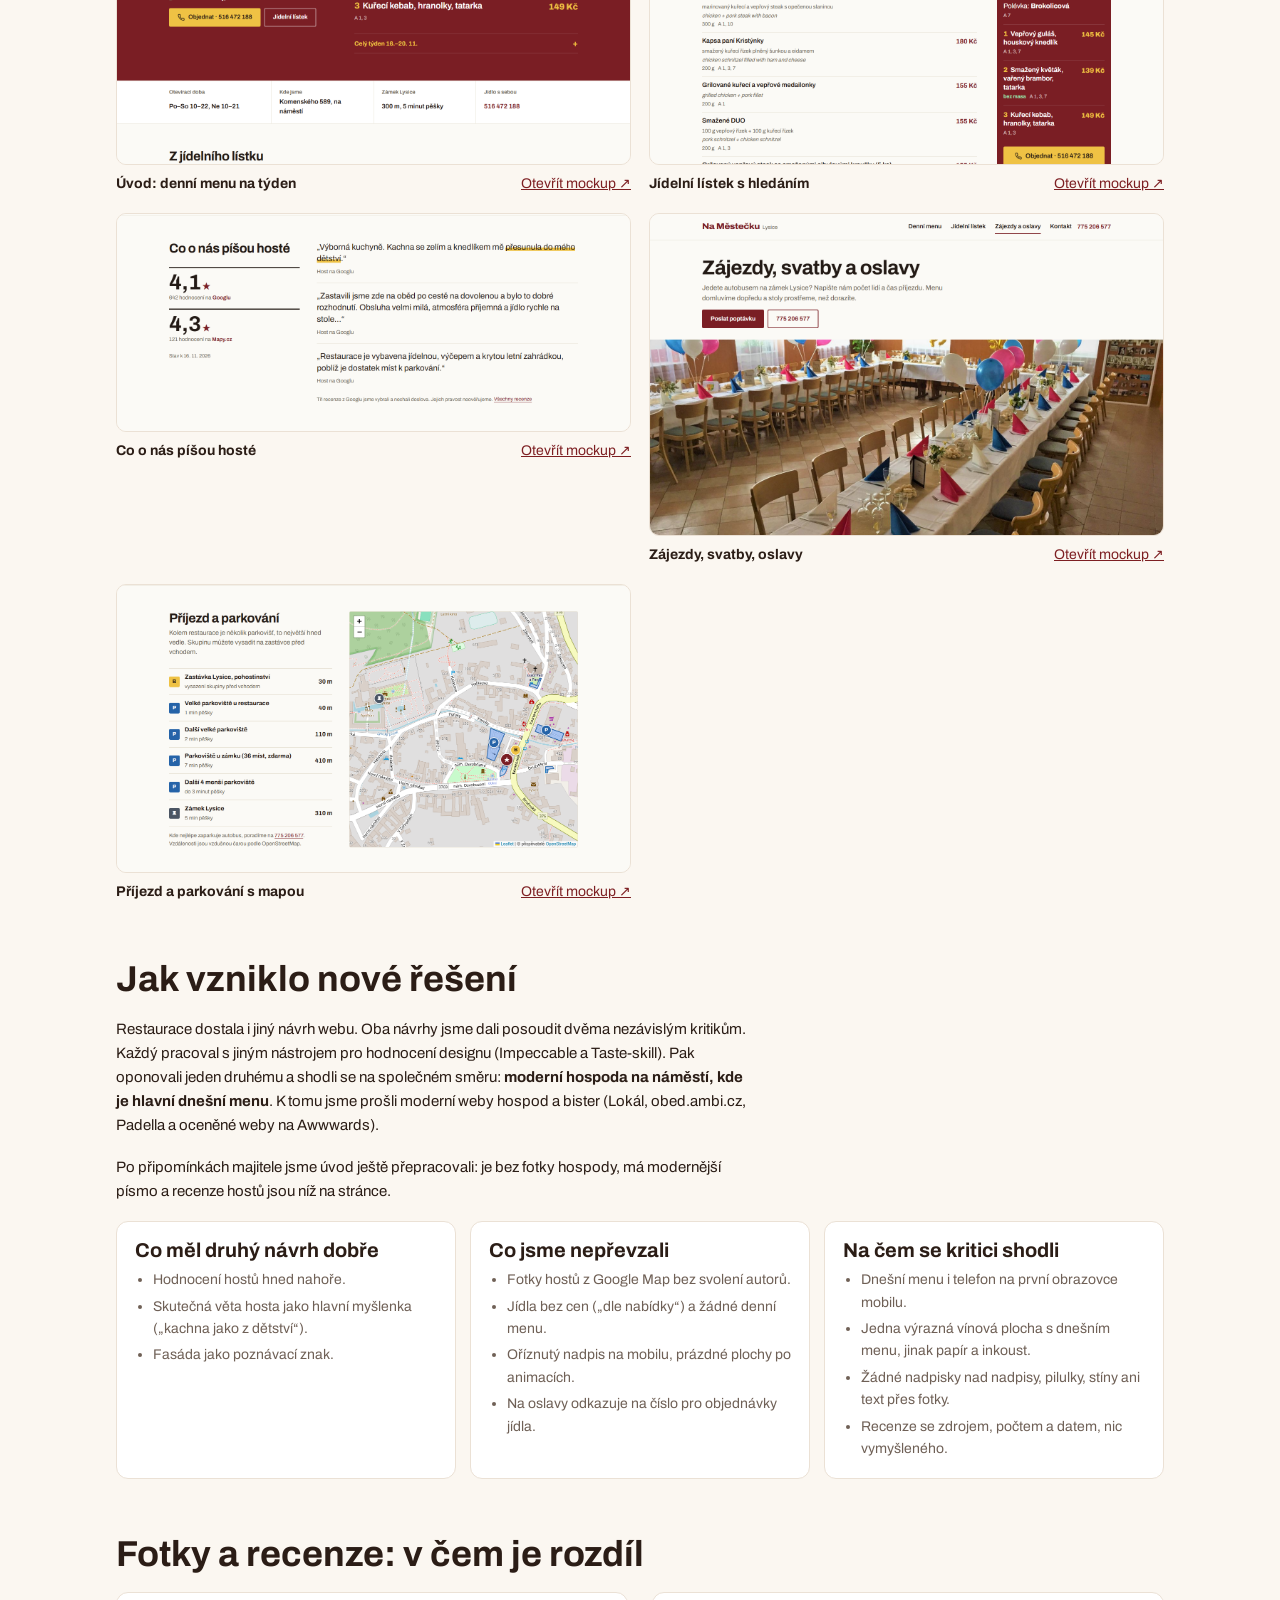
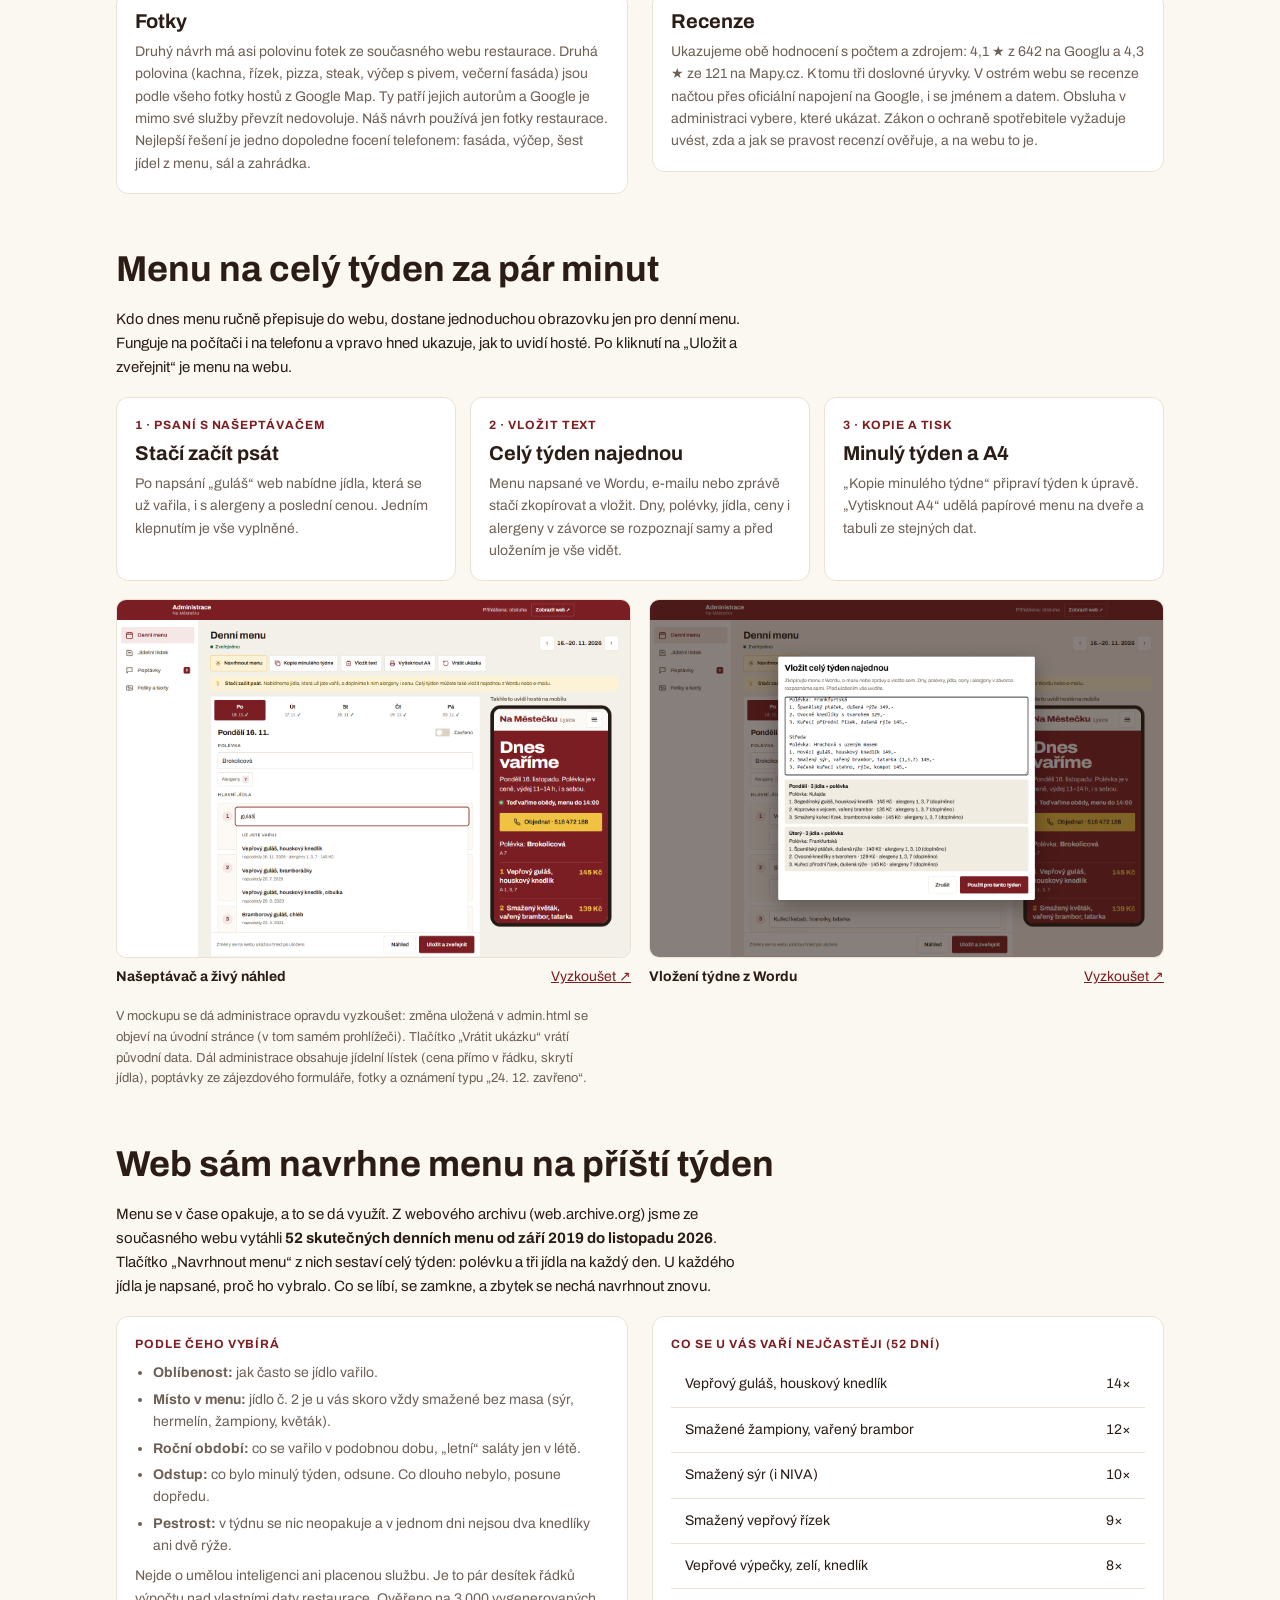
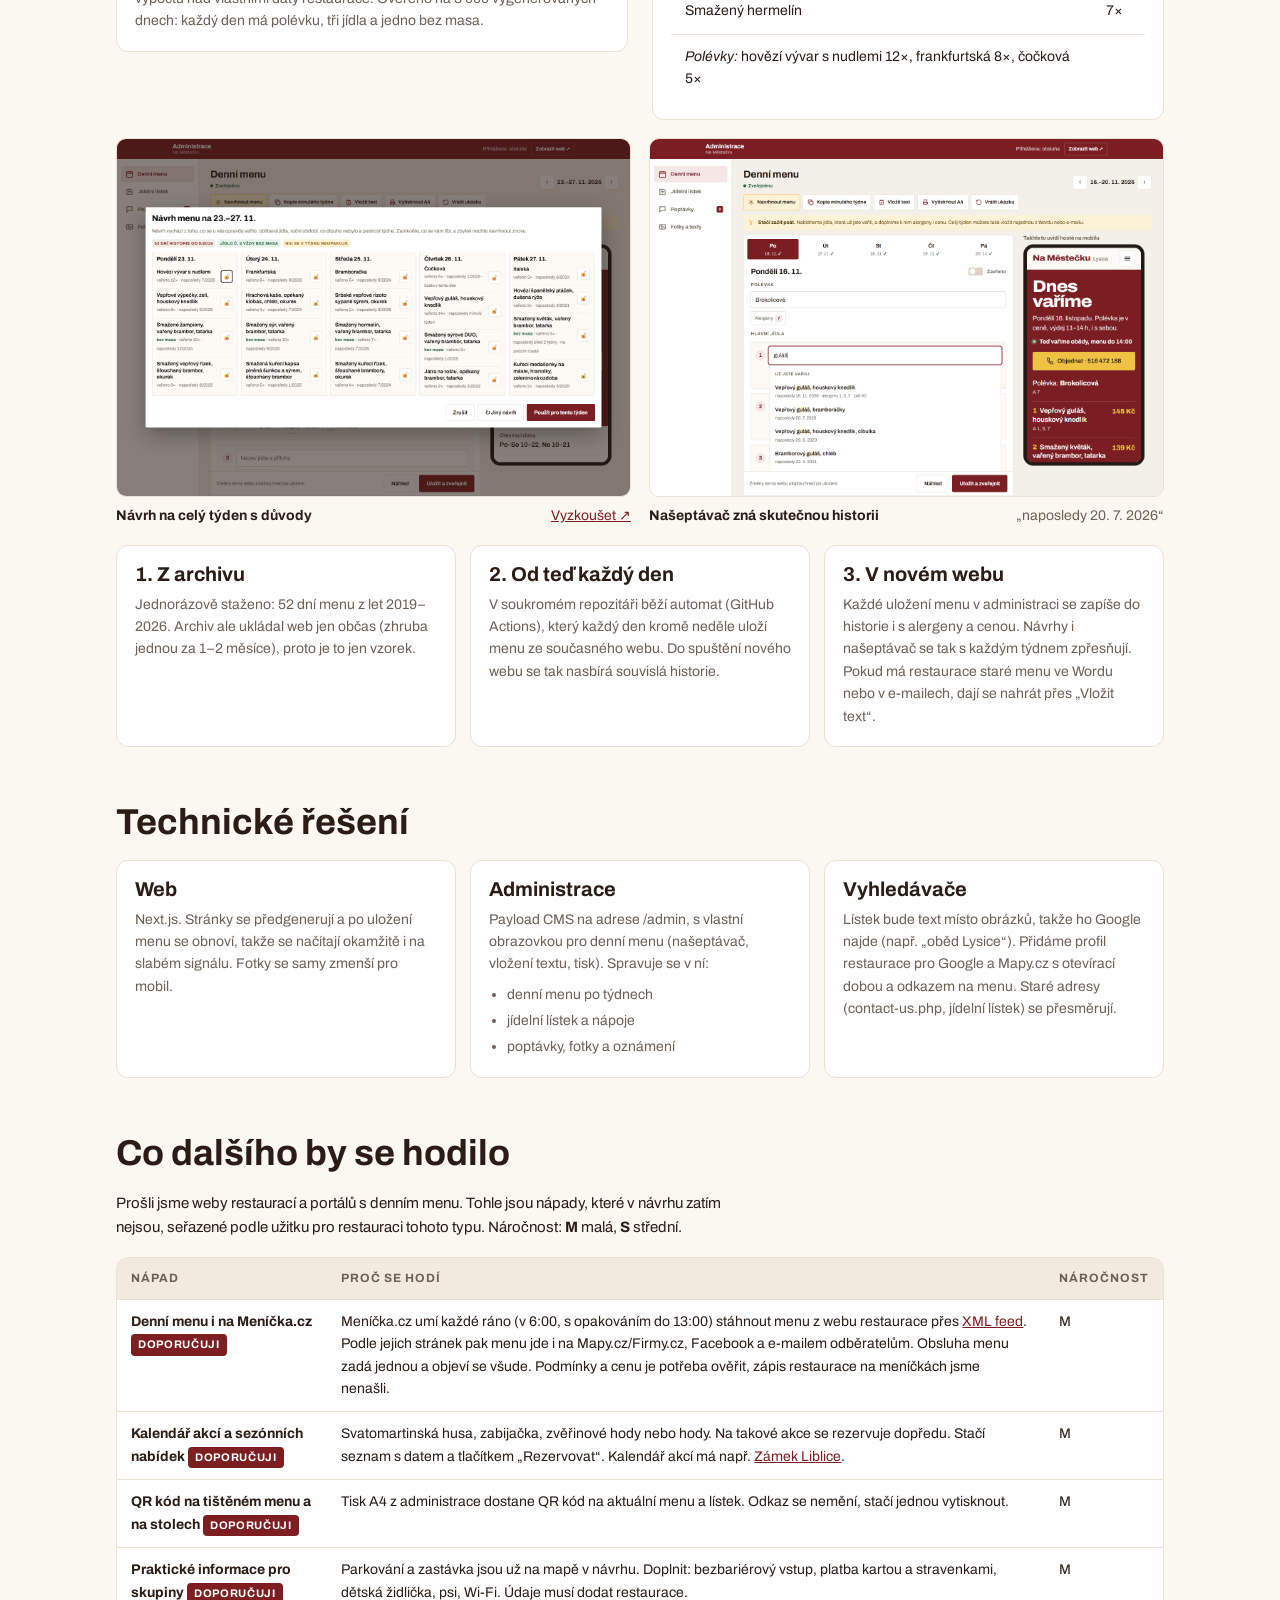
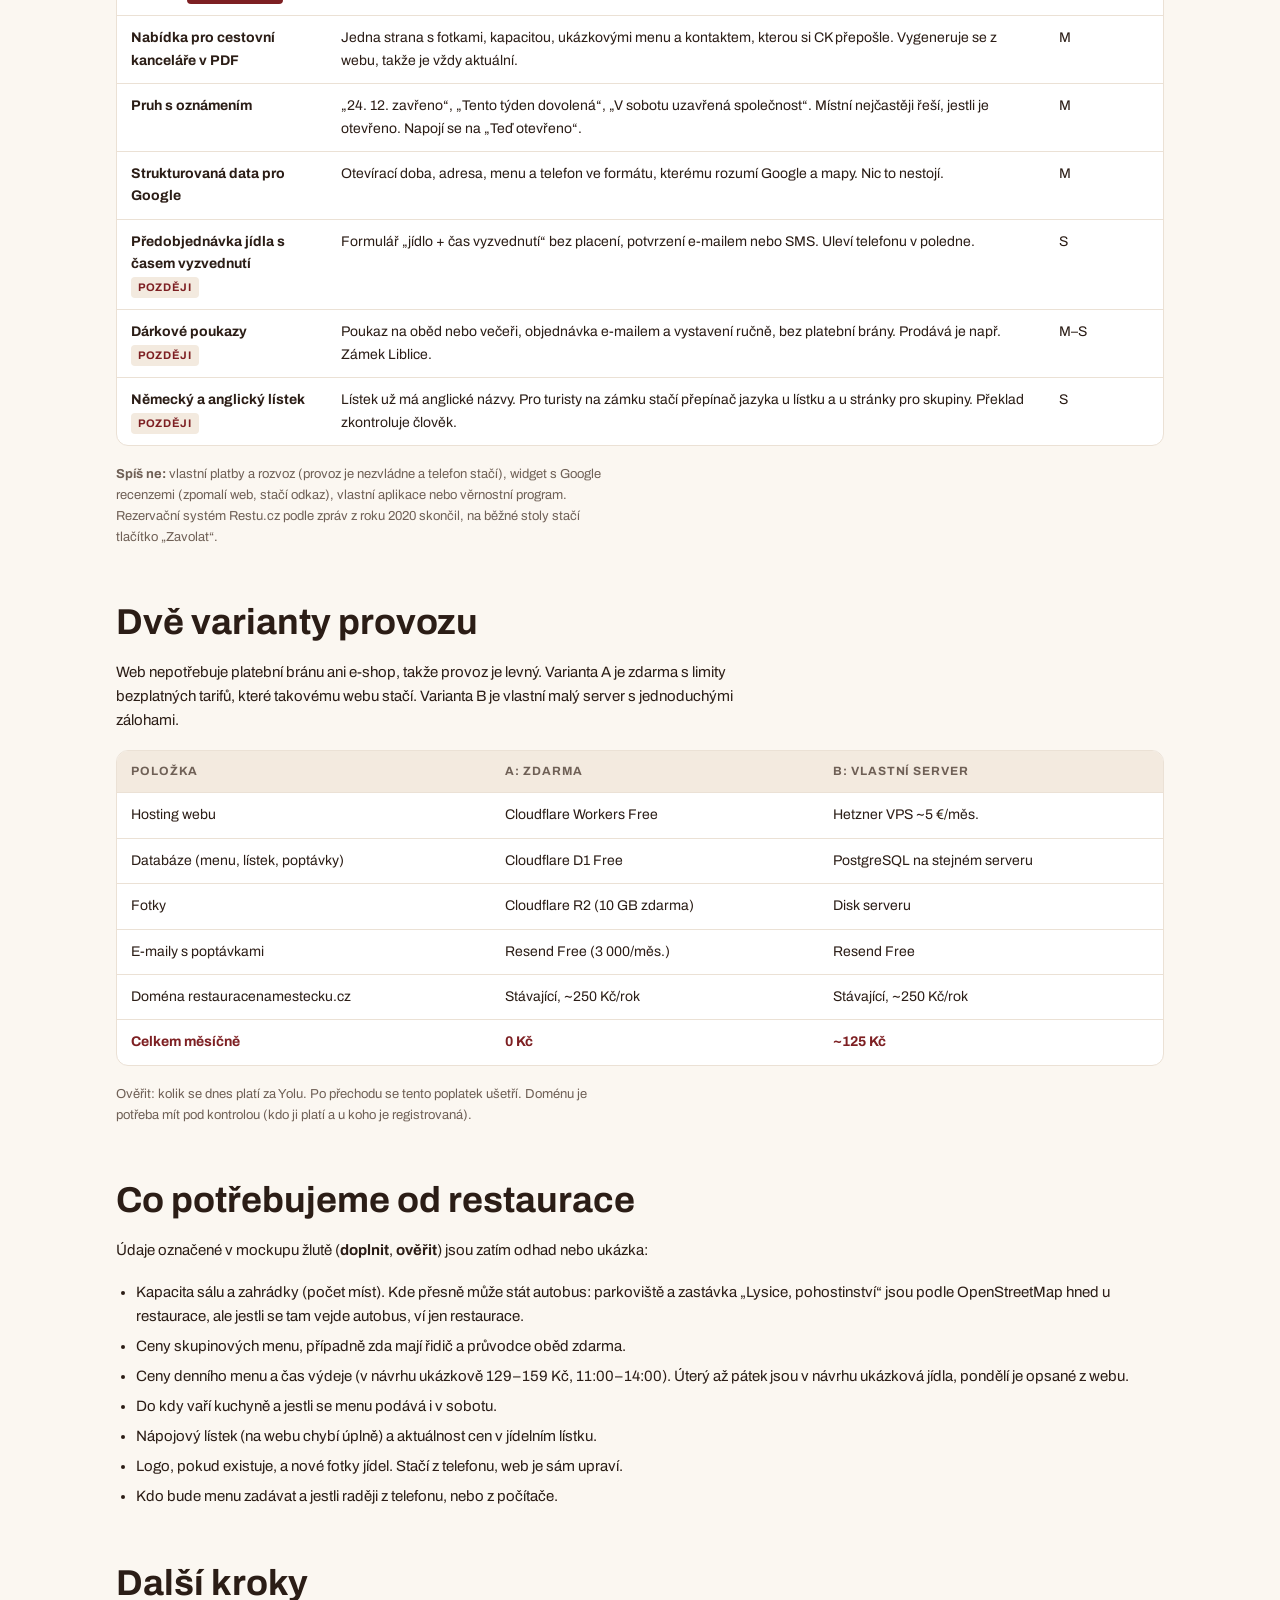
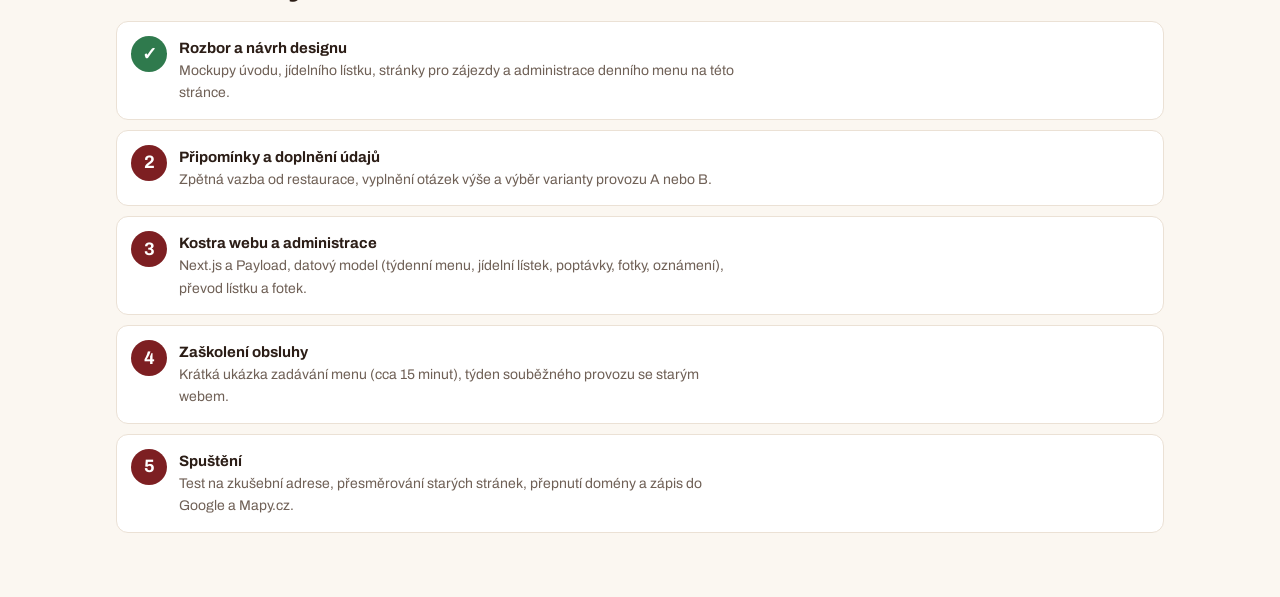
==== commit 2462768c: "Úvod bez fotky, písmo Archivo, recenze níž, sjednocená administrace Co-Authored-By: Claude Opus 5.5 " ====
--- a/index.html
+++ b/index.html
@@ -5,13 +5,13 @@
 <meta name="viewport" content="width=device-width, initial-scale=1, viewport-fit=cover">
 <title>Návrh nového webu Na Městečku</title>
 <link rel="preconnect" href="https://fonts.googleapis.com">
-<link rel="stylesheet" href="https://fonts.googleapis.com/css2?family=Source+Sans+3:wght@400;600;700&family=Zilla+Slab:wght@600;700&display=swap">
+<link rel="stylesheet" href="https://fonts.googleapis.com/css2?family=Archivo:wdth,wght@62..125,400..800&display=swap">
 <style>
 /* Dokument s návrhem: jeden sloupec (max 1080 px), galerie screenshotů v mřížce, tabulky v posuvných kontejnerech. Tisk do PDF A4. */
 :root {
   --bg: #fbf7f1; --surface: #ffffff; --fg: #2b1d16; --muted: #6f6056; --line: #ebe1d5;
   --wine: #7d1f22; --gold: #d9a441; --ok: #2f7a4d; --bad: #b3261e; --chip: #f3eadf;
-  --f-display: "Zilla Slab", Georgia, serif; --f-body: "Source Sans 3", "Segoe UI", Roboto, Arial, sans-serif;
+  --f-display: "Archivo", "Segoe UI", Arial, sans-serif; --f-body: "Archivo", "Segoe UI", Arial, sans-serif;
 }
 * { box-sizing: border-box; }
 body { margin: 0; background: var(--bg); color: var(--fg); font-family: var(--f-body); font-size: 15px; line-height: 1.6; }
@@ -193,14 +193,14 @@
   <section>
     <h2>Dva typy návštěvníků, dvě hlavní cesty</h2>
     <div class="split">
-      <div class="box"><span class="tag">Každý den · hlavně z mobilu</span><h3>„Co je dneska k obědu?“</h3><p>Místní, řemeslníci, lidé z kanceláří. Chtějí za pět vteřin vidět dnešní menu a zavolat si o jídlo s sebou.</p><ul><li>Dnešní menu na žluté tabuli hned na první obrazovce telefonu, po 14:00 a o víkendu automaticky menu na další den.</li><li>Cena a alergeny u každého jídla, štítek „bez masa“.</li><li>Tlačítko „Objednat jídlo“ (516 472 188) stále dole na displeji.</li><li>„Teď vaříme obědy, menu do 14:00“ podle aktuálního času.</li></ul></div>
+      <div class="box"><span class="tag">Každý den · hlavně z mobilu</span><h3>„Co je dneska k obědu?“</h3><p>Místní, řemeslníci, lidé z kanceláří. Chtějí za pět vteřin vidět dnešní menu a zavolat si o jídlo s sebou.</p><ul><li>Velké „Dnes vaříme“ a dnešní menu hned na první obrazovce telefonu, po 14:00 a o víkendu automaticky menu na další den.</li><li>Cena a alergeny u každého jídla, štítek „bez masa“.</li><li>Tlačítko „Objednat jídlo“ (516 472 188) stále dole na displeji.</li><li>„Teď vaříme obědy, menu do 14:00“ podle aktuálního času.</li></ul></div>
       <div class="box"><span class="tag">V sezoně · mobil i počítač</span><h3>„Kam se zájezdem na oběd?“</h3><p>Vedoucí zájezdů, cestovní kanceláře, snoubenci, firmy. Prostor si chtějí prohlédnout a rychle se domluvit.</p><ul><li>Samostatná stránka Zájezdy a oslavy s fotkami sálu, svateb a rautů.</li><li>Argumenty: zámek 300 m, zastávka 30 m a parkoviště hned u restaurace (mapa), hodnocení 4,1 ★ na Googlu a 4,3 ★ na Mapy.cz, menu předem.</li><li>Ukázky skupinových menu a postup ve 4 krocích.</li><li>Formulář poptávky (datum, počet osob, čas příjezdu) a přímé číslo 775 206 577.</li></ul></div>
     </div>
   </section>
 
   <section>
     <h2>Nejdřív telefon</h2>
-    <p>Web vypadá jako vývěska hospody na náměstí. Dnešní menu je na žluté tabuli v barvě fasády, nápisy mají vínovou barvu malovaného nápisu a písmo připomíná malovaný štít. Žádné vymyšlené logo, žádné šablonové ozdoby. Všechny fotky jsou ze současného webu restaurace.</p>
+    <p>Úvod začíná velkým „Dnes vaříme“ na vínové ploše v barvě malovaného nápisu a hned pod ním je dnešní menu s cenami ve žluté barvě fasády. Nadpis se mění podle času: po 14:00 „Zítra vaříme“, o víkendu „V pondělí vaříme“. Moderní písmo Archivo, žádná fotka na úvod, žádné vymyšlené logo ani šablonové ozdoby. Všechny fotky jsou ze současného webu restaurace.</p>
     <div class="mobiles">
       <figure class="shot"><img src="screenshots/mobil-uvod.png" alt="Mobil – úvod s denním menu"><figcaption><b>Úvod s menu</b></figcaption></figure>
       <figure class="shot"><img src="screenshots/mobil-listek.png" alt="Mobil – jídelní lístek"><figcaption><b>Jídelní lístek</b></figcaption></figure>
@@ -222,11 +222,12 @@
 
   <section>
     <h2>Jak vzniklo nové řešení</h2>
-    <p>Restaurace dostala i jiný návrh webu. Oba návrhy jsme dali posoudit dvěma nezávislým kritikům. Každý pracoval s jiným nástrojem pro hodnocení designu (Impeccable a Taste-skill). Pak oponovali jeden druhému a shodli se na společném směru: <b>web jako vývěska hospody na náměstí</b>. K tomu jsme prošli moderní weby hospod a bister (Lokál, obed.ambi.cz, Padella a oceněné weby na Awwwards).</p>
+    <p>Restaurace dostala i jiný návrh webu. Oba návrhy jsme dali posoudit dvěma nezávislým kritikům. Každý pracoval s jiným nástrojem pro hodnocení designu (Impeccable a Taste-skill). Pak oponovali jeden druhému a shodli se na společném směru: <b>moderní hospoda na náměstí, kde je hlavní dnešní menu</b>. K tomu jsme prošli moderní weby hospod a bister (Lokál, obed.ambi.cz, Padella a oceněné weby na Awwwards).</p>
+    <p>Po připomínkách majitele jsme úvod ještě přepracovali: je bez fotky hospody, má modernější písmo a recenze hostů jsou níž na stránce.</p>
     <div class="cols">
       <div class="box"><h3>Co měl druhý návrh dobře</h3><ul><li>Hodnocení hostů hned nahoře.</li><li>Skutečná věta hosta jako hlavní myšlenka („kachna jako z dětství“).</li><li>Fasáda jako poznávací znak.</li></ul></div>
       <div class="box"><h3>Co jsme nepřevzali</h3><ul><li>Fotky hostů z Google Map bez svolení autorů.</li><li>Jídla bez cen („dle nabídky“) a žádné denní menu.</li><li>Oříznutý nadpis na mobilu, prázdné plochy po animacích.</li><li>Na oslavy odkazuje na číslo pro objednávky jídla.</li></ul></div>
-      <div class="box"><h3>Na čem se kritici shodli</h3><ul><li>Dnešní menu i telefon na první obrazovce mobilu.</li><li>Žlutá jen na tabuli s menu, jinak papír, inkoust a vínová.</li><li>Žádné nadpisky nad nadpisy, pilulky, stíny ani text přes fotky.</li><li>Recenze se zdrojem, počtem a datem, nic vymyšleného.</li></ul></div>
+      <div class="box"><h3>Na čem se kritici shodli</h3><ul><li>Dnešní menu i telefon na první obrazovce mobilu.</li><li>Jedna výrazná vínová plocha s dnešním menu, jinak papír a inkoust.</li><li>Žádné nadpisky nad nadpisy, pilulky, stíny ani text přes fotky.</li><li>Recenze se zdrojem, počtem a datem, nic vymyšleného.</li></ul></div>
     </div>
   </section>
 
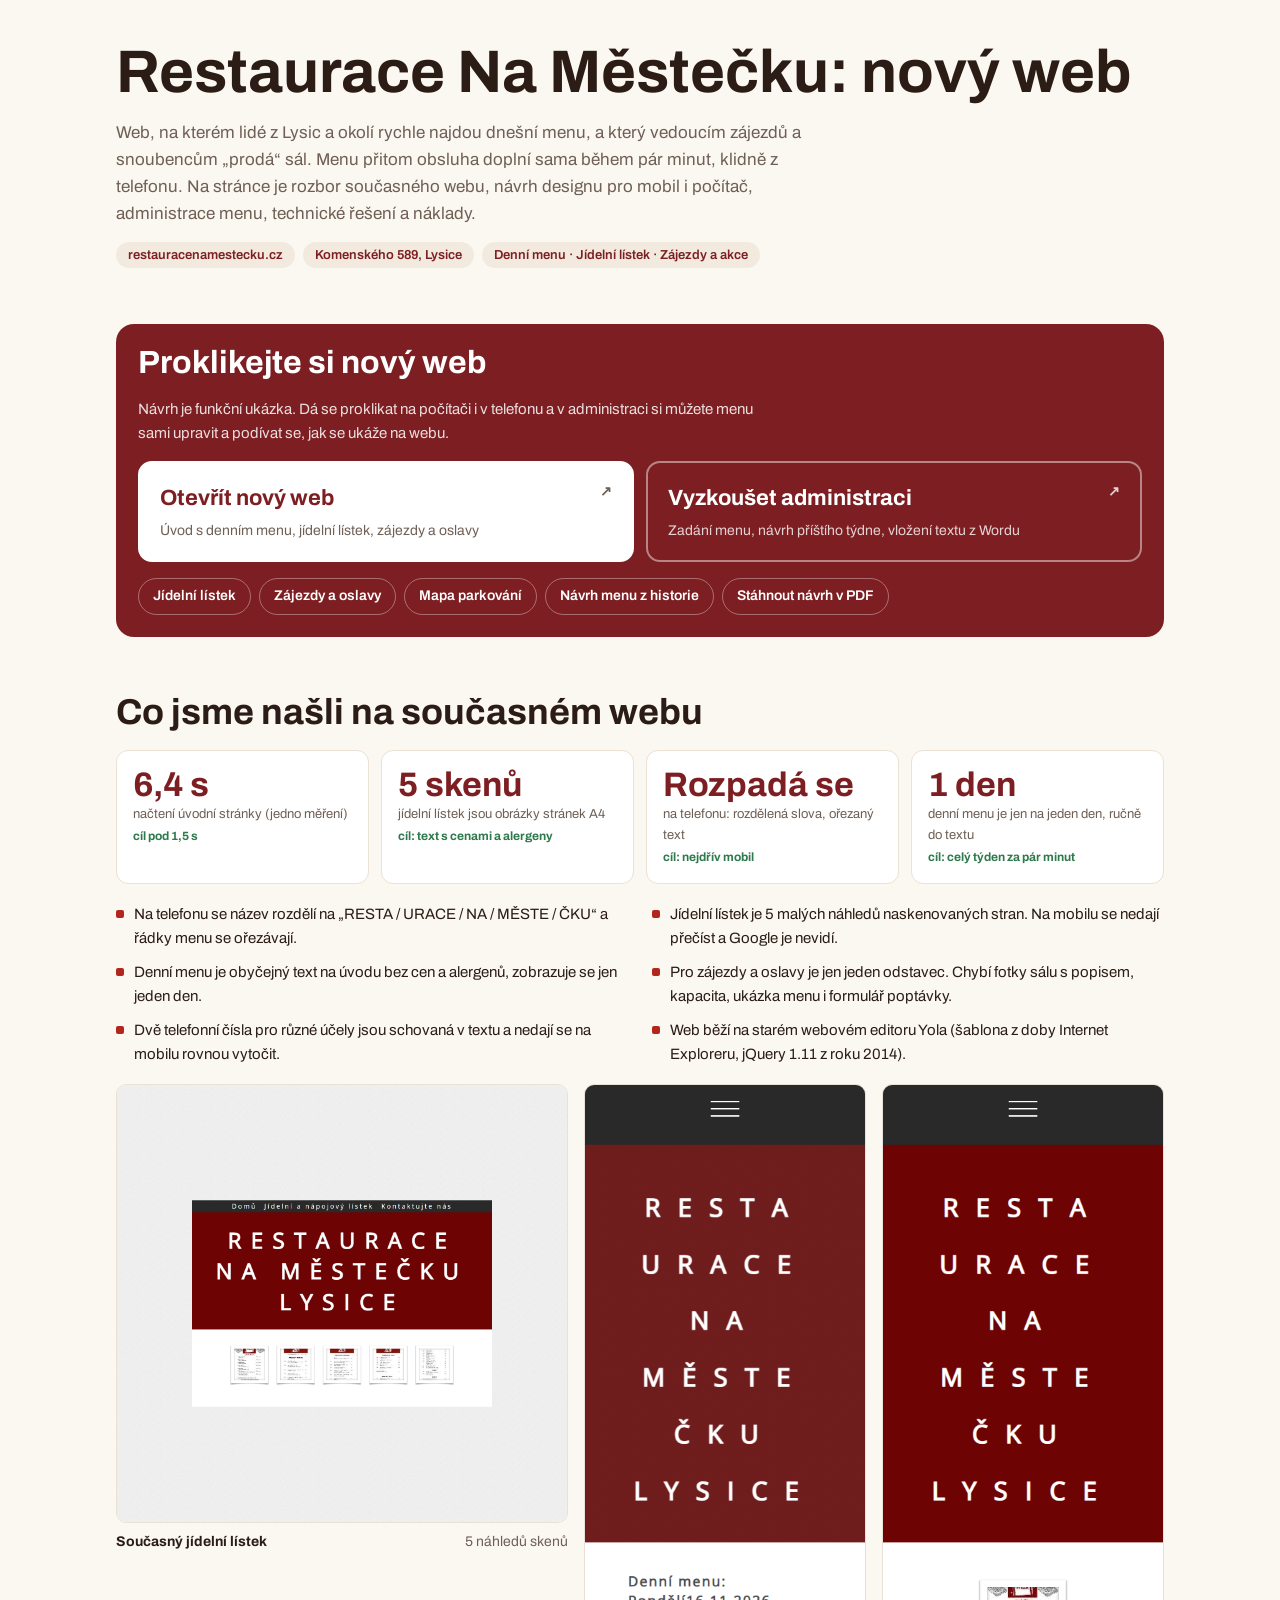
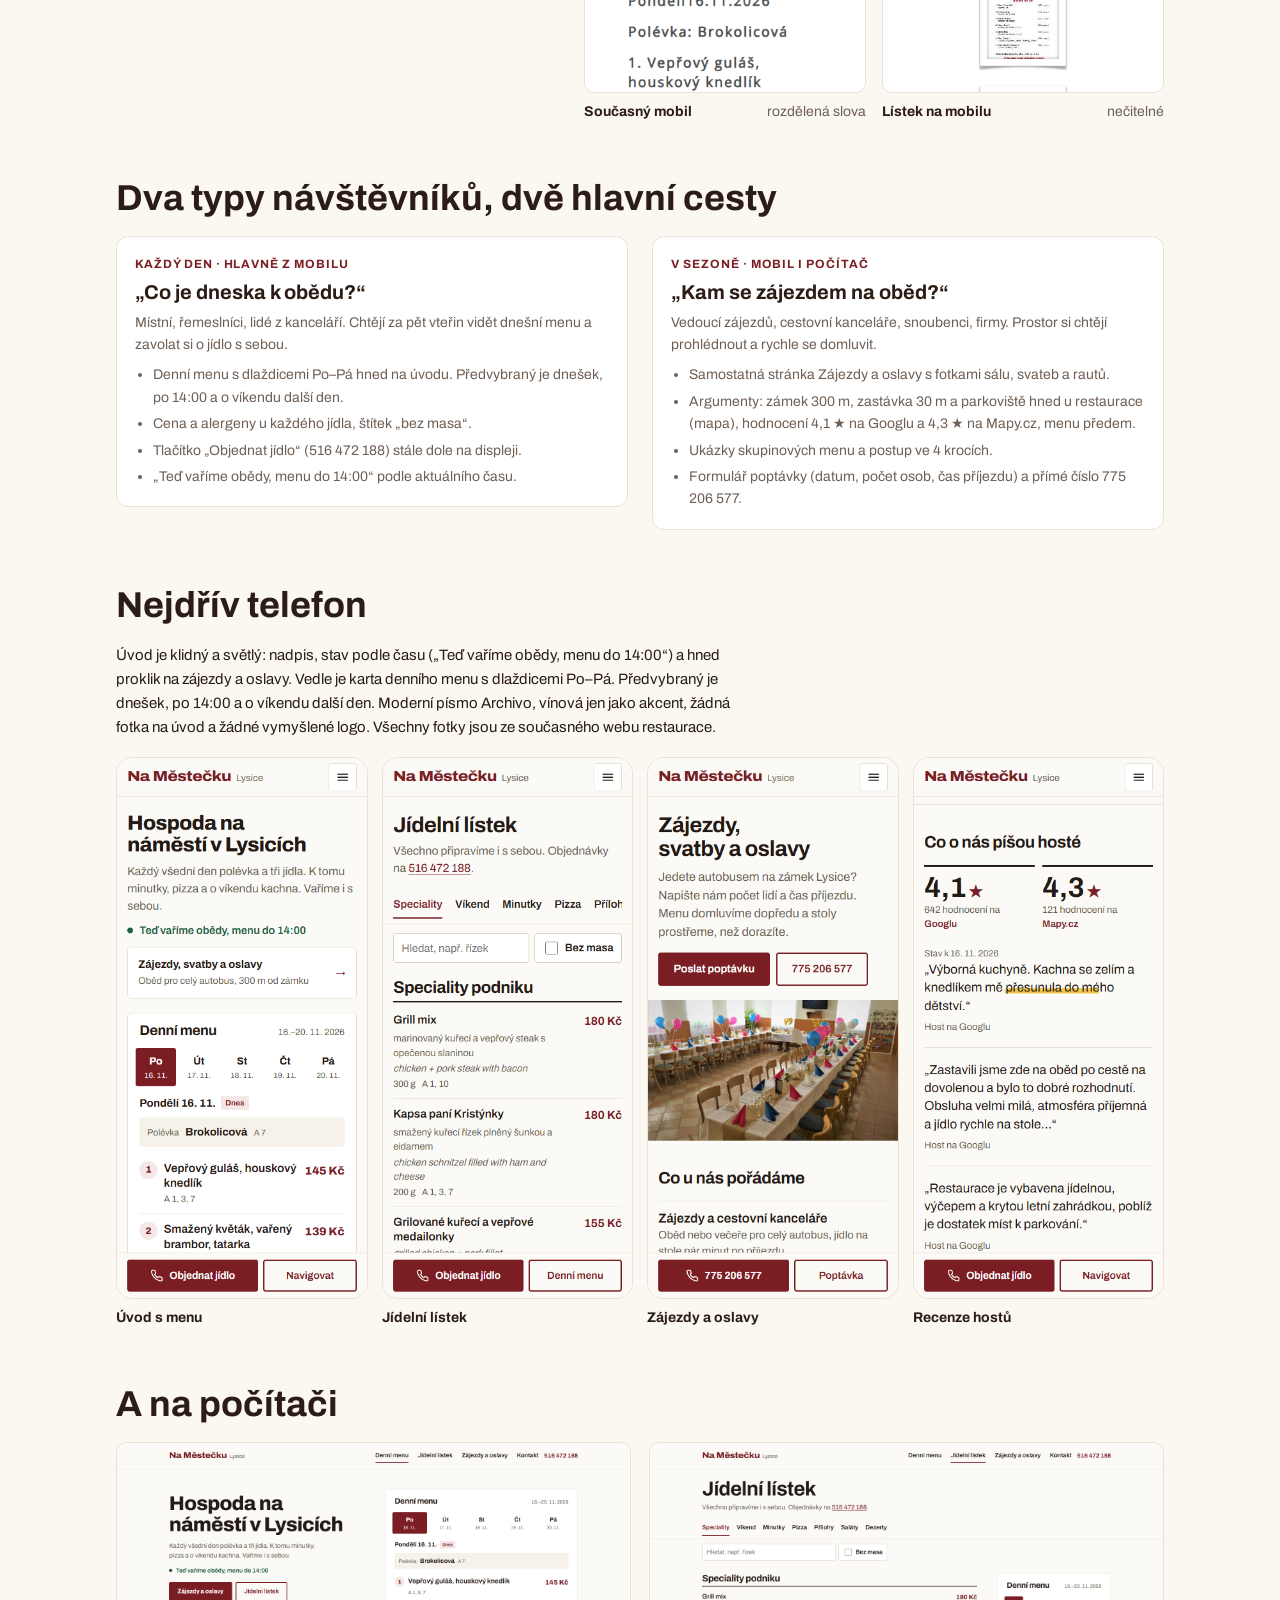
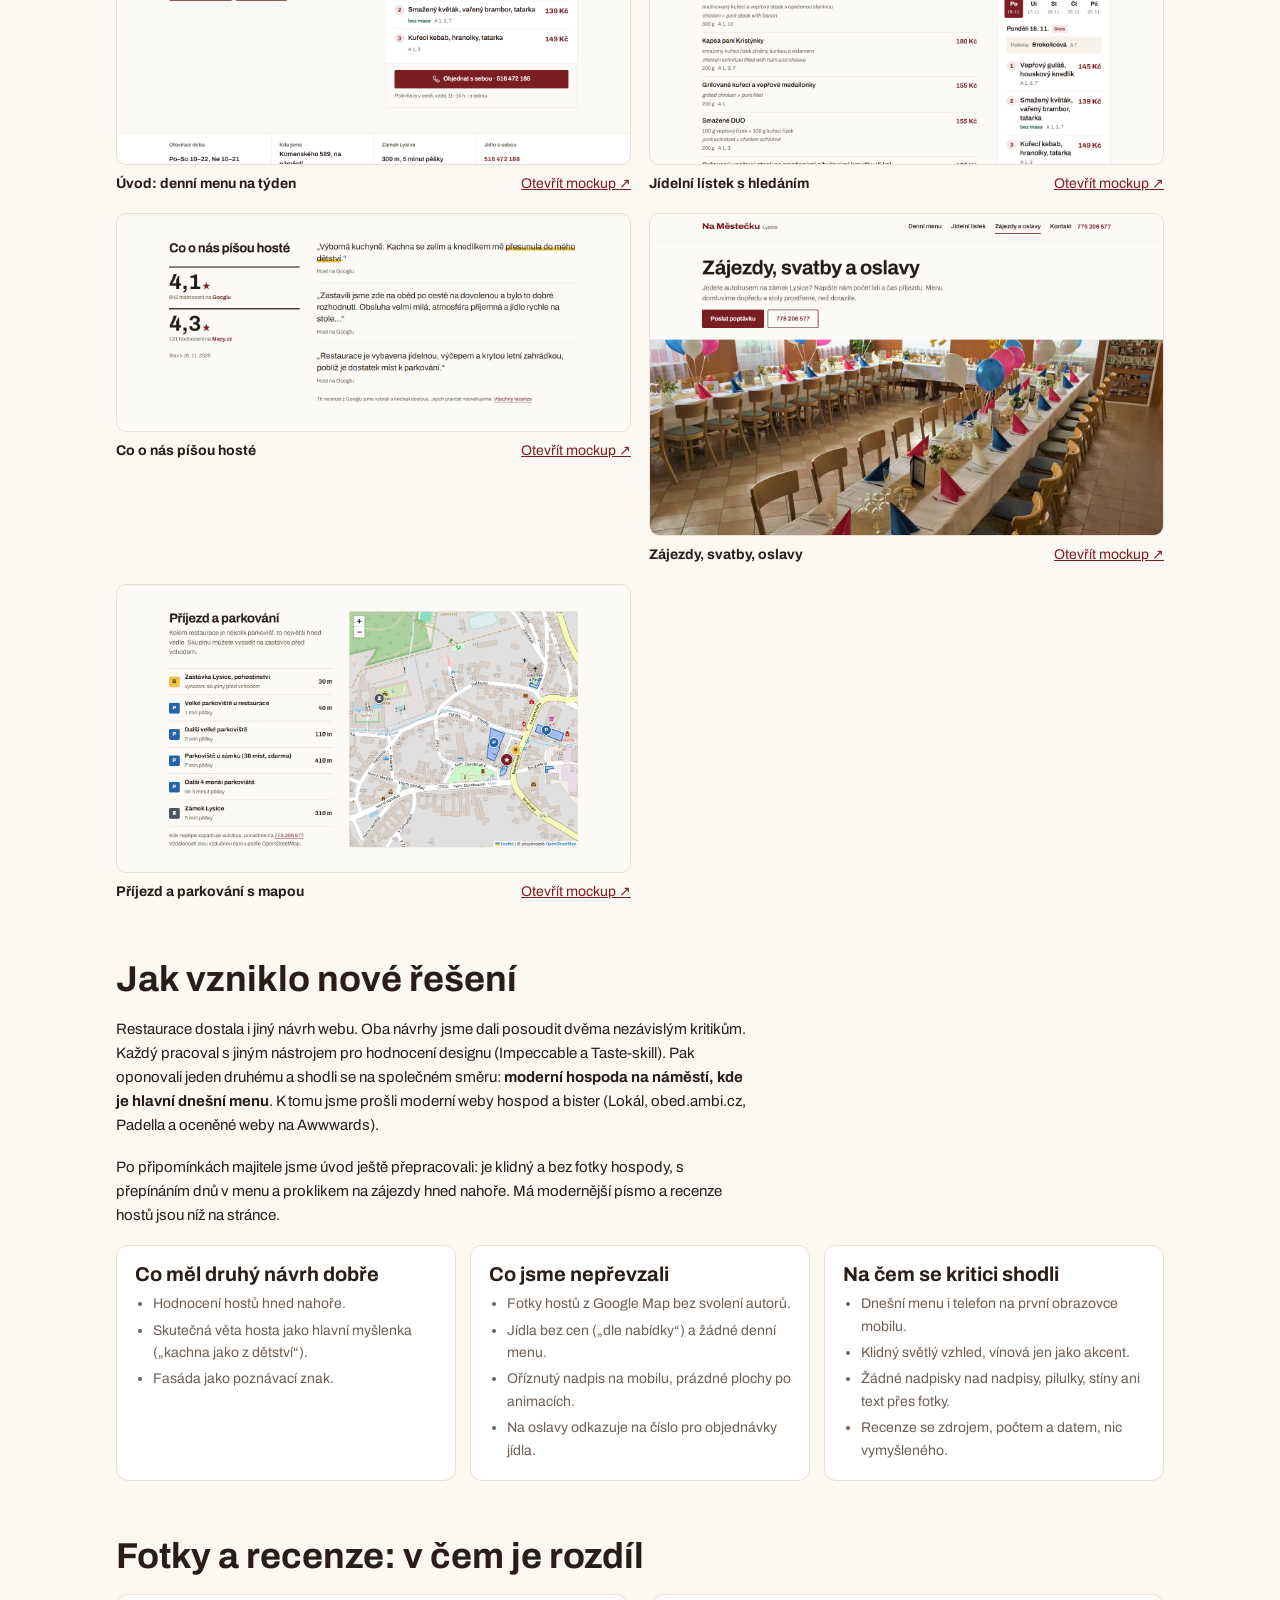
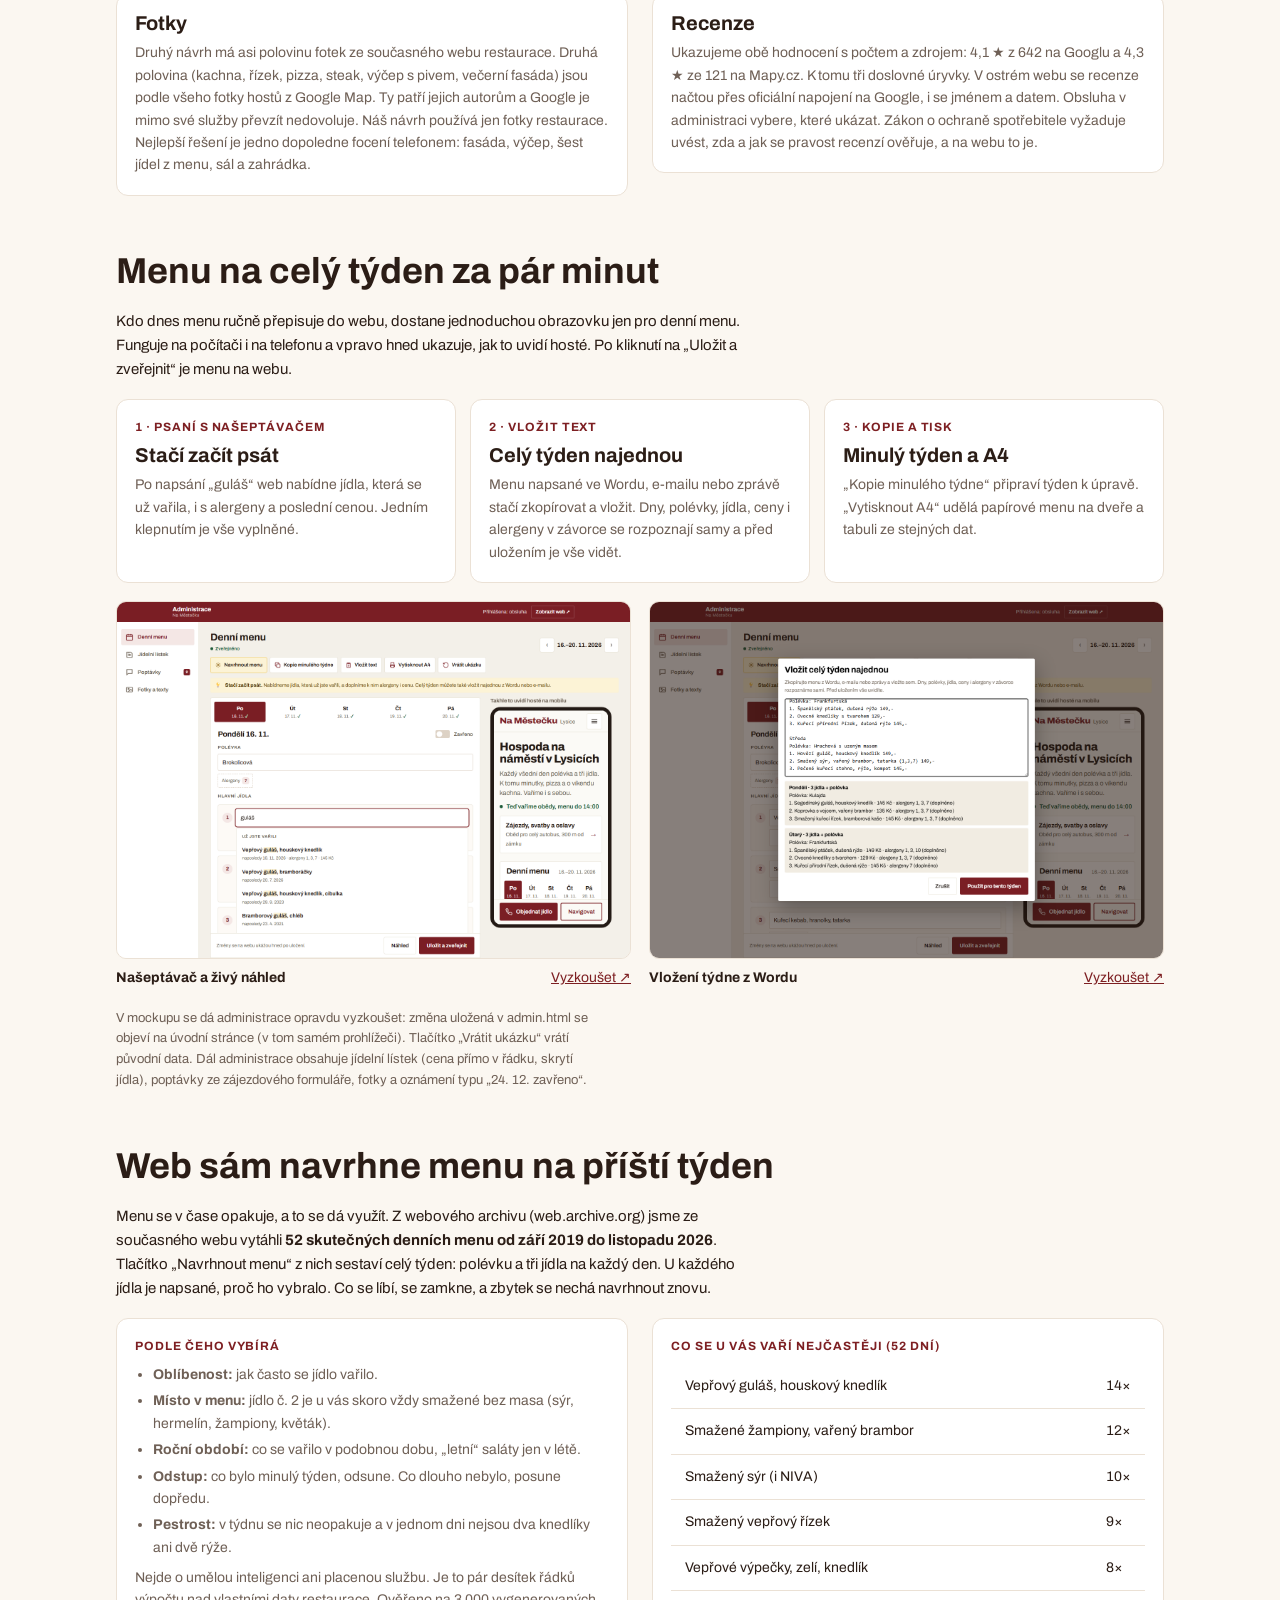
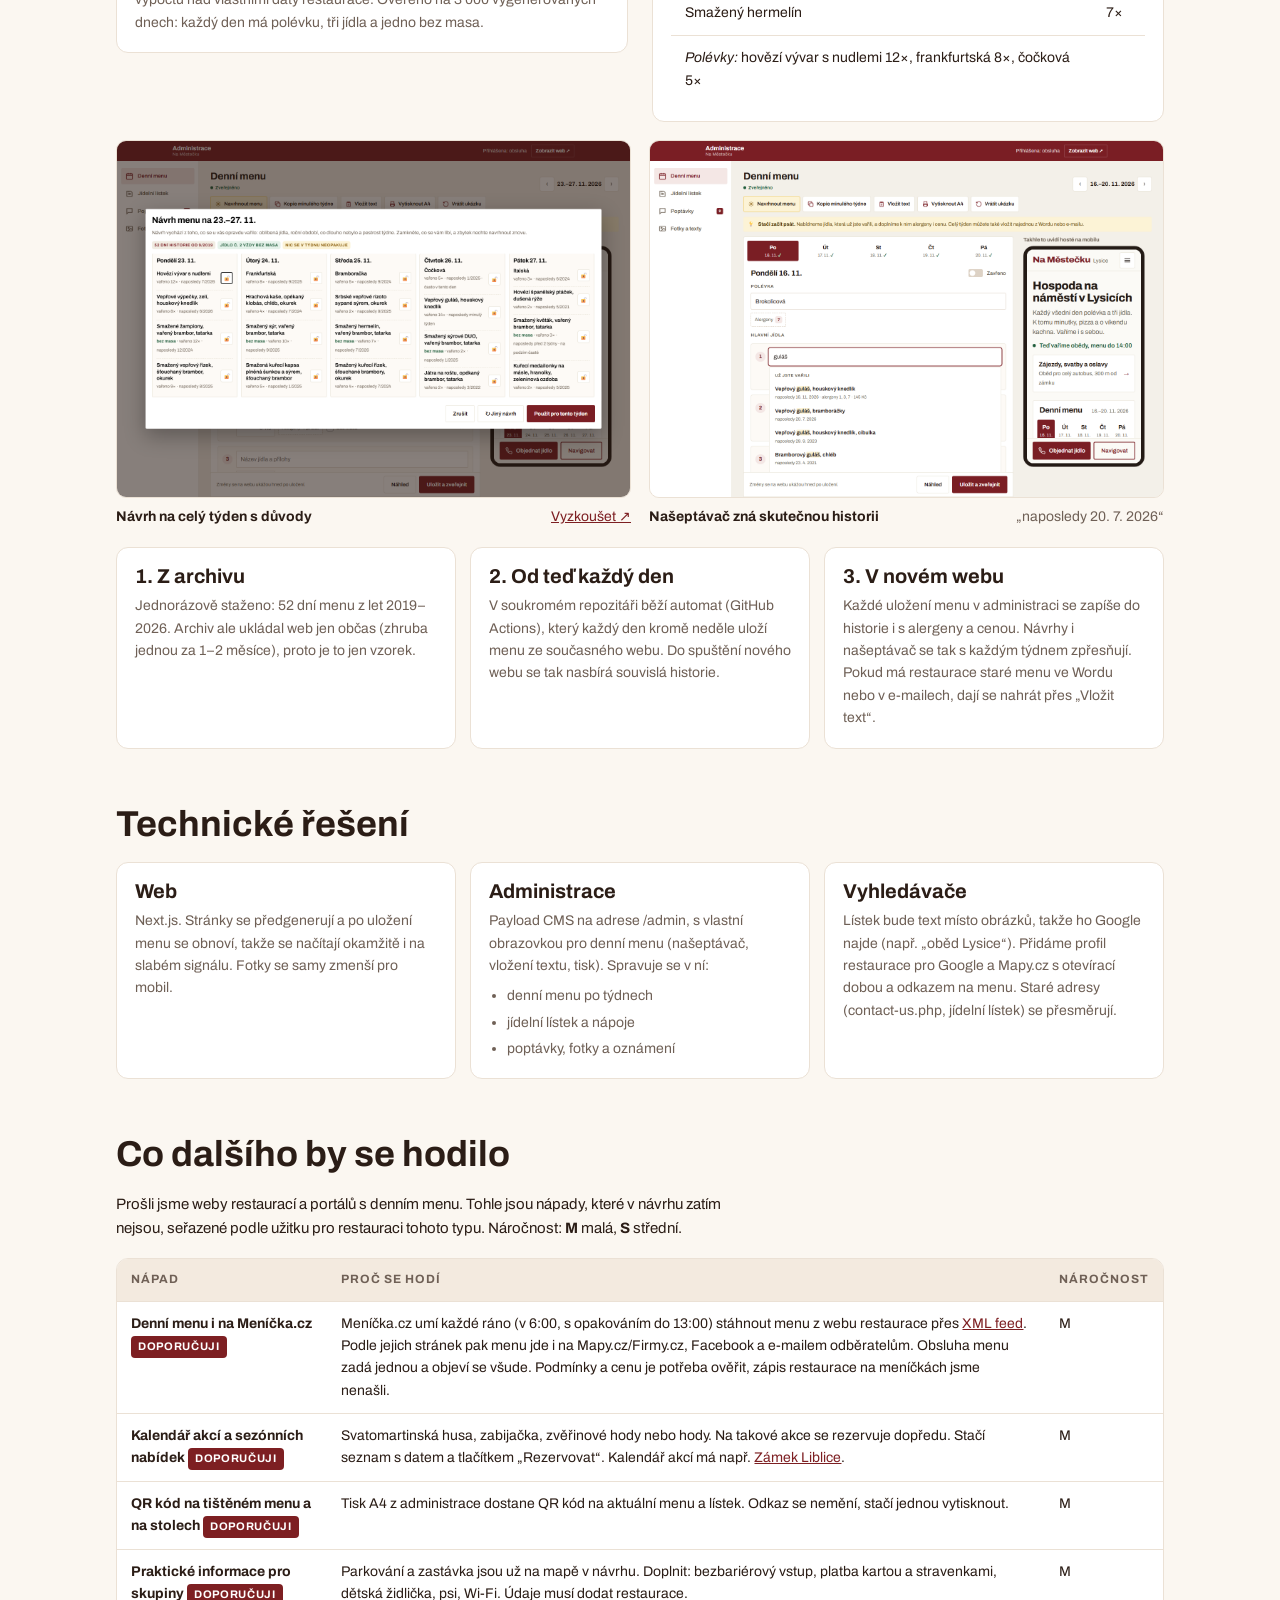
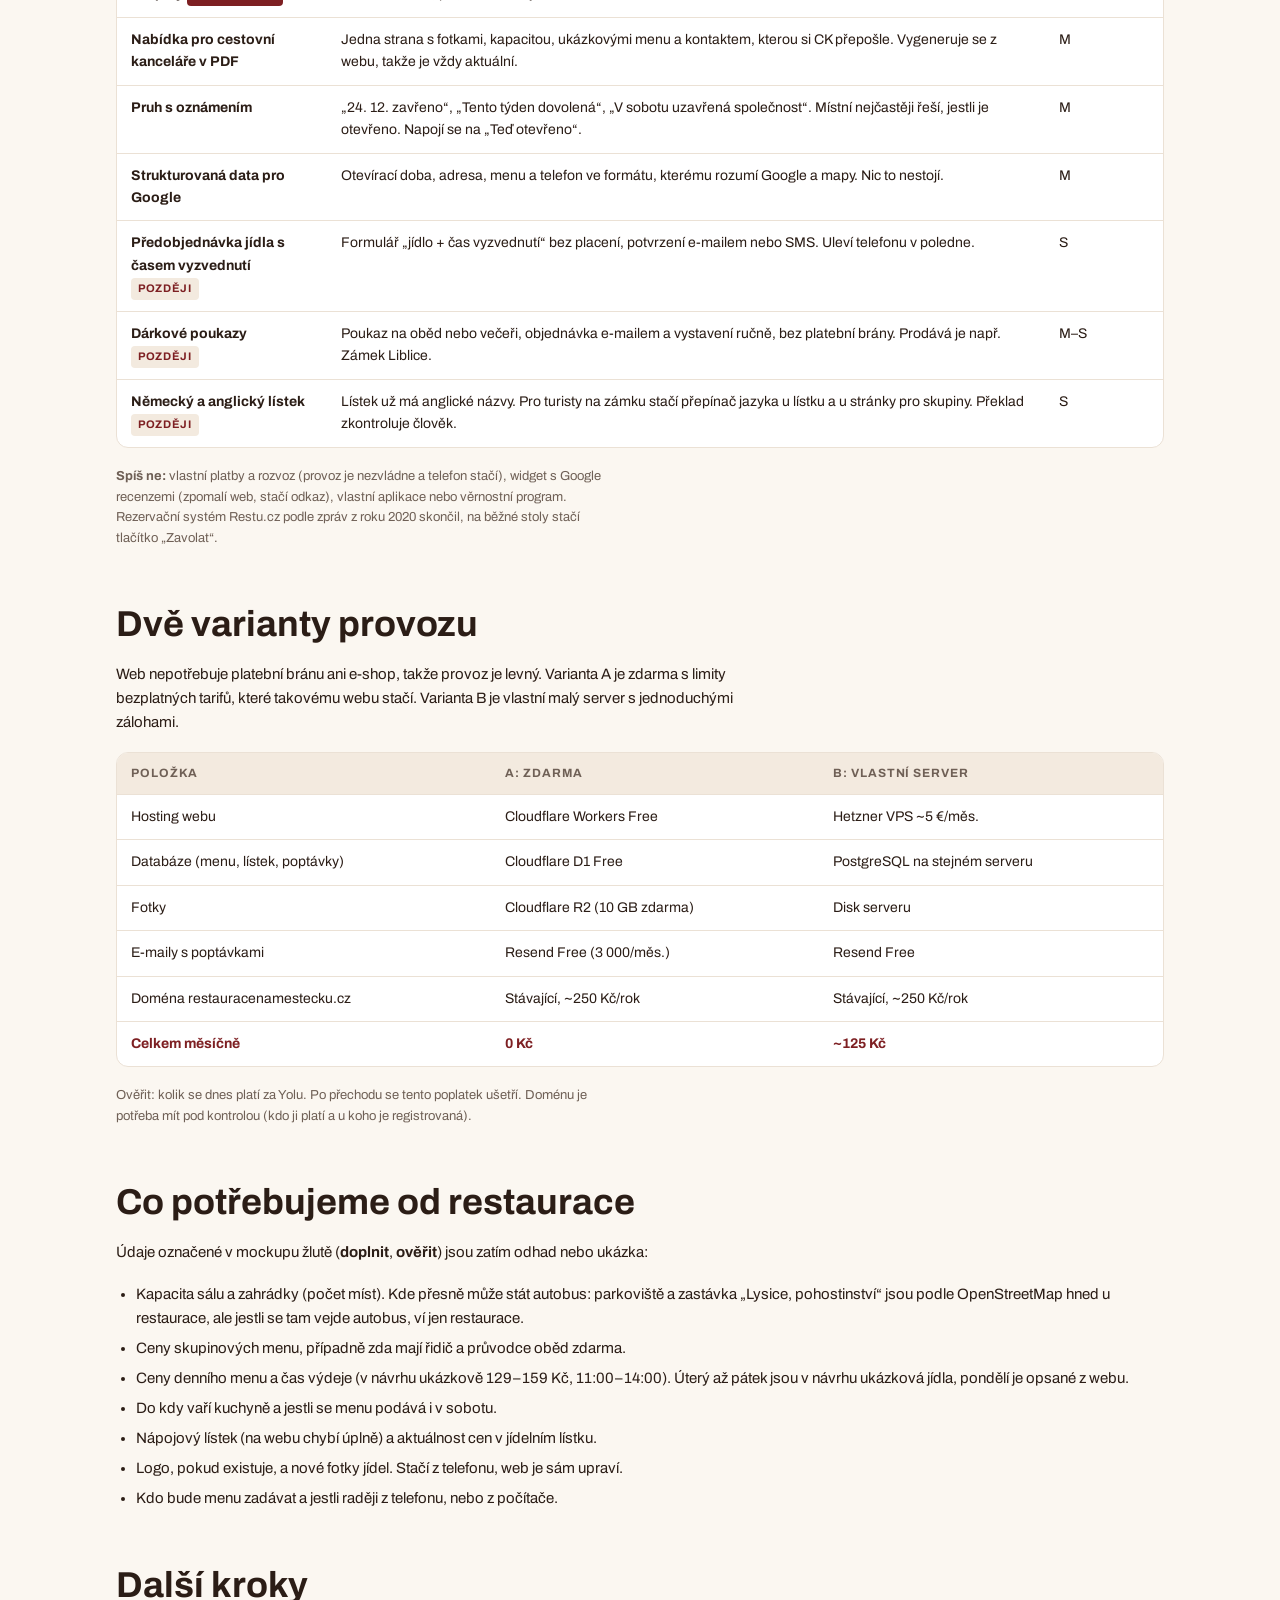
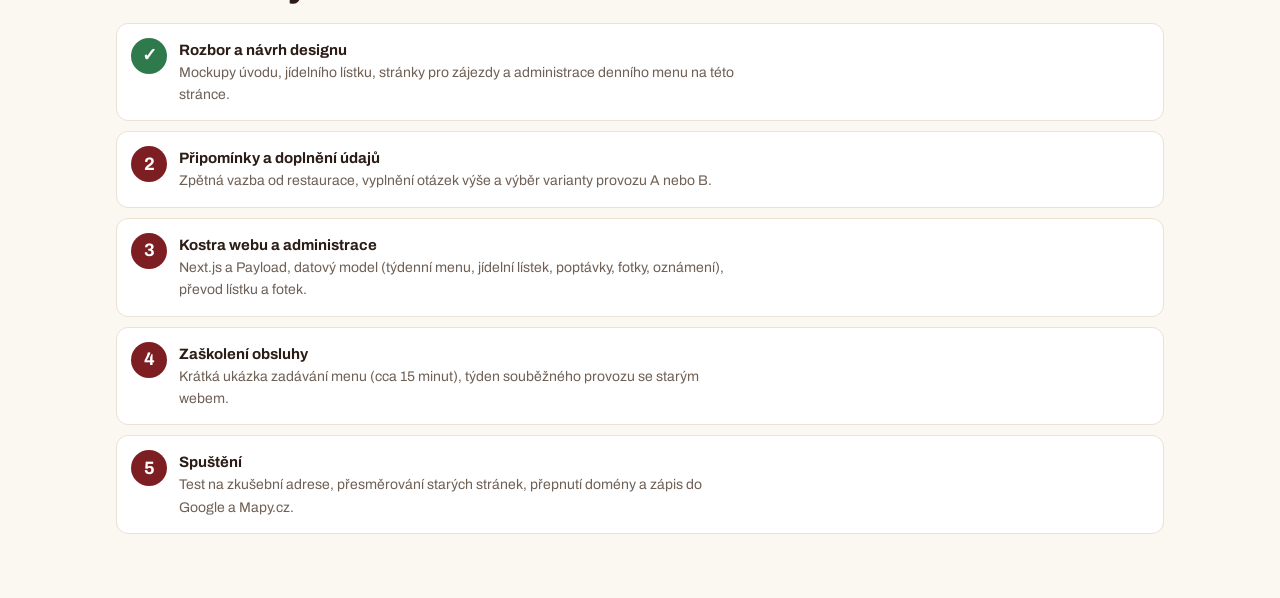
==== commit 01224786: "Klidný úvod s dlaždicemi dnů a proklikem na zájezdy Co-Authored-By: Claude Opus 5.5 <noreply@anthrop" ====
--- a/index.html
+++ b/index.html
@@ -193,14 +193,14 @@
   <section>
     <h2>Dva typy návštěvníků, dvě hlavní cesty</h2>
     <div class="split">
-      <div class="box"><span class="tag">Každý den · hlavně z mobilu</span><h3>„Co je dneska k obědu?“</h3><p>Místní, řemeslníci, lidé z kanceláří. Chtějí za pět vteřin vidět dnešní menu a zavolat si o jídlo s sebou.</p><ul><li>Velké „Dnes vaříme“ a dnešní menu hned na první obrazovce telefonu, po 14:00 a o víkendu automaticky menu na další den.</li><li>Cena a alergeny u každého jídla, štítek „bez masa“.</li><li>Tlačítko „Objednat jídlo“ (516 472 188) stále dole na displeji.</li><li>„Teď vaříme obědy, menu do 14:00“ podle aktuálního času.</li></ul></div>
+      <div class="box"><span class="tag">Každý den · hlavně z mobilu</span><h3>„Co je dneska k obědu?“</h3><p>Místní, řemeslníci, lidé z kanceláří. Chtějí za pět vteřin vidět dnešní menu a zavolat si o jídlo s sebou.</p><ul><li>Denní menu s dlaždicemi Po–Pá hned na úvodu. Předvybraný je dnešek, po 14:00 a o víkendu další den.</li><li>Cena a alergeny u každého jídla, štítek „bez masa“.</li><li>Tlačítko „Objednat jídlo“ (516 472 188) stále dole na displeji.</li><li>„Teď vaříme obědy, menu do 14:00“ podle aktuálního času.</li></ul></div>
       <div class="box"><span class="tag">V sezoně · mobil i počítač</span><h3>„Kam se zájezdem na oběd?“</h3><p>Vedoucí zájezdů, cestovní kanceláře, snoubenci, firmy. Prostor si chtějí prohlédnout a rychle se domluvit.</p><ul><li>Samostatná stránka Zájezdy a oslavy s fotkami sálu, svateb a rautů.</li><li>Argumenty: zámek 300 m, zastávka 30 m a parkoviště hned u restaurace (mapa), hodnocení 4,1 ★ na Googlu a 4,3 ★ na Mapy.cz, menu předem.</li><li>Ukázky skupinových menu a postup ve 4 krocích.</li><li>Formulář poptávky (datum, počet osob, čas příjezdu) a přímé číslo 775 206 577.</li></ul></div>
     </div>
   </section>
 
   <section>
     <h2>Nejdřív telefon</h2>
-    <p>Úvod začíná velkým „Dnes vaříme“ na vínové ploše v barvě malovaného nápisu a hned pod ním je dnešní menu s cenami ve žluté barvě fasády. Nadpis se mění podle času: po 14:00 „Zítra vaříme“, o víkendu „V pondělí vaříme“. Moderní písmo Archivo, žádná fotka na úvod, žádné vymyšlené logo ani šablonové ozdoby. Všechny fotky jsou ze současného webu restaurace.</p>
+    <p>Úvod je klidný a světlý: nadpis, stav podle času („Teď vaříme obědy, menu do 14:00“) a hned proklik na zájezdy a oslavy. Vedle je karta denního menu s dlaždicemi Po–Pá. Předvybraný je dnešek, po 14:00 a o víkendu další den. Moderní písmo Archivo, vínová jen jako akcent, žádná fotka na úvod a žádné vymyšlené logo. Všechny fotky jsou ze současného webu restaurace.</p>
     <div class="mobiles">
       <figure class="shot"><img src="screenshots/mobil-uvod.png" alt="Mobil – úvod s denním menu"><figcaption><b>Úvod s menu</b></figcaption></figure>
       <figure class="shot"><img src="screenshots/mobil-listek.png" alt="Mobil – jídelní lístek"><figcaption><b>Jídelní lístek</b></figcaption></figure>
@@ -223,11 +223,11 @@
   <section>
     <h2>Jak vzniklo nové řešení</h2>
     <p>Restaurace dostala i jiný návrh webu. Oba návrhy jsme dali posoudit dvěma nezávislým kritikům. Každý pracoval s jiným nástrojem pro hodnocení designu (Impeccable a Taste-skill). Pak oponovali jeden druhému a shodli se na společném směru: <b>moderní hospoda na náměstí, kde je hlavní dnešní menu</b>. K tomu jsme prošli moderní weby hospod a bister (Lokál, obed.ambi.cz, Padella a oceněné weby na Awwwards).</p>
-    <p>Po připomínkách majitele jsme úvod ještě přepracovali: je bez fotky hospody, má modernější písmo a recenze hostů jsou níž na stránce.</p>
+    <p>Po připomínkách majitele jsme úvod ještě přepracovali: je klidný a bez fotky hospody, s přepínáním dnů v menu a proklikem na zájezdy hned nahoře. Má modernější písmo a recenze hostů jsou níž na stránce.</p>
     <div class="cols">
       <div class="box"><h3>Co měl druhý návrh dobře</h3><ul><li>Hodnocení hostů hned nahoře.</li><li>Skutečná věta hosta jako hlavní myšlenka („kachna jako z dětství“).</li><li>Fasáda jako poznávací znak.</li></ul></div>
       <div class="box"><h3>Co jsme nepřevzali</h3><ul><li>Fotky hostů z Google Map bez svolení autorů.</li><li>Jídla bez cen („dle nabídky“) a žádné denní menu.</li><li>Oříznutý nadpis na mobilu, prázdné plochy po animacích.</li><li>Na oslavy odkazuje na číslo pro objednávky jídla.</li></ul></div>
-      <div class="box"><h3>Na čem se kritici shodli</h3><ul><li>Dnešní menu i telefon na první obrazovce mobilu.</li><li>Jedna výrazná vínová plocha s dnešním menu, jinak papír a inkoust.</li><li>Žádné nadpisky nad nadpisy, pilulky, stíny ani text přes fotky.</li><li>Recenze se zdrojem, počtem a datem, nic vymyšleného.</li></ul></div>
+      <div class="box"><h3>Na čem se kritici shodli</h3><ul><li>Dnešní menu i telefon na první obrazovce mobilu.</li><li>Klidný světlý vzhled, vínová jen jako akcent.</li><li>Žádné nadpisky nad nadpisy, pilulky, stíny ani text přes fotky.</li><li>Recenze se zdrojem, počtem a datem, nic vymyšleného.</li></ul></div>
     </div>
   </section>
 
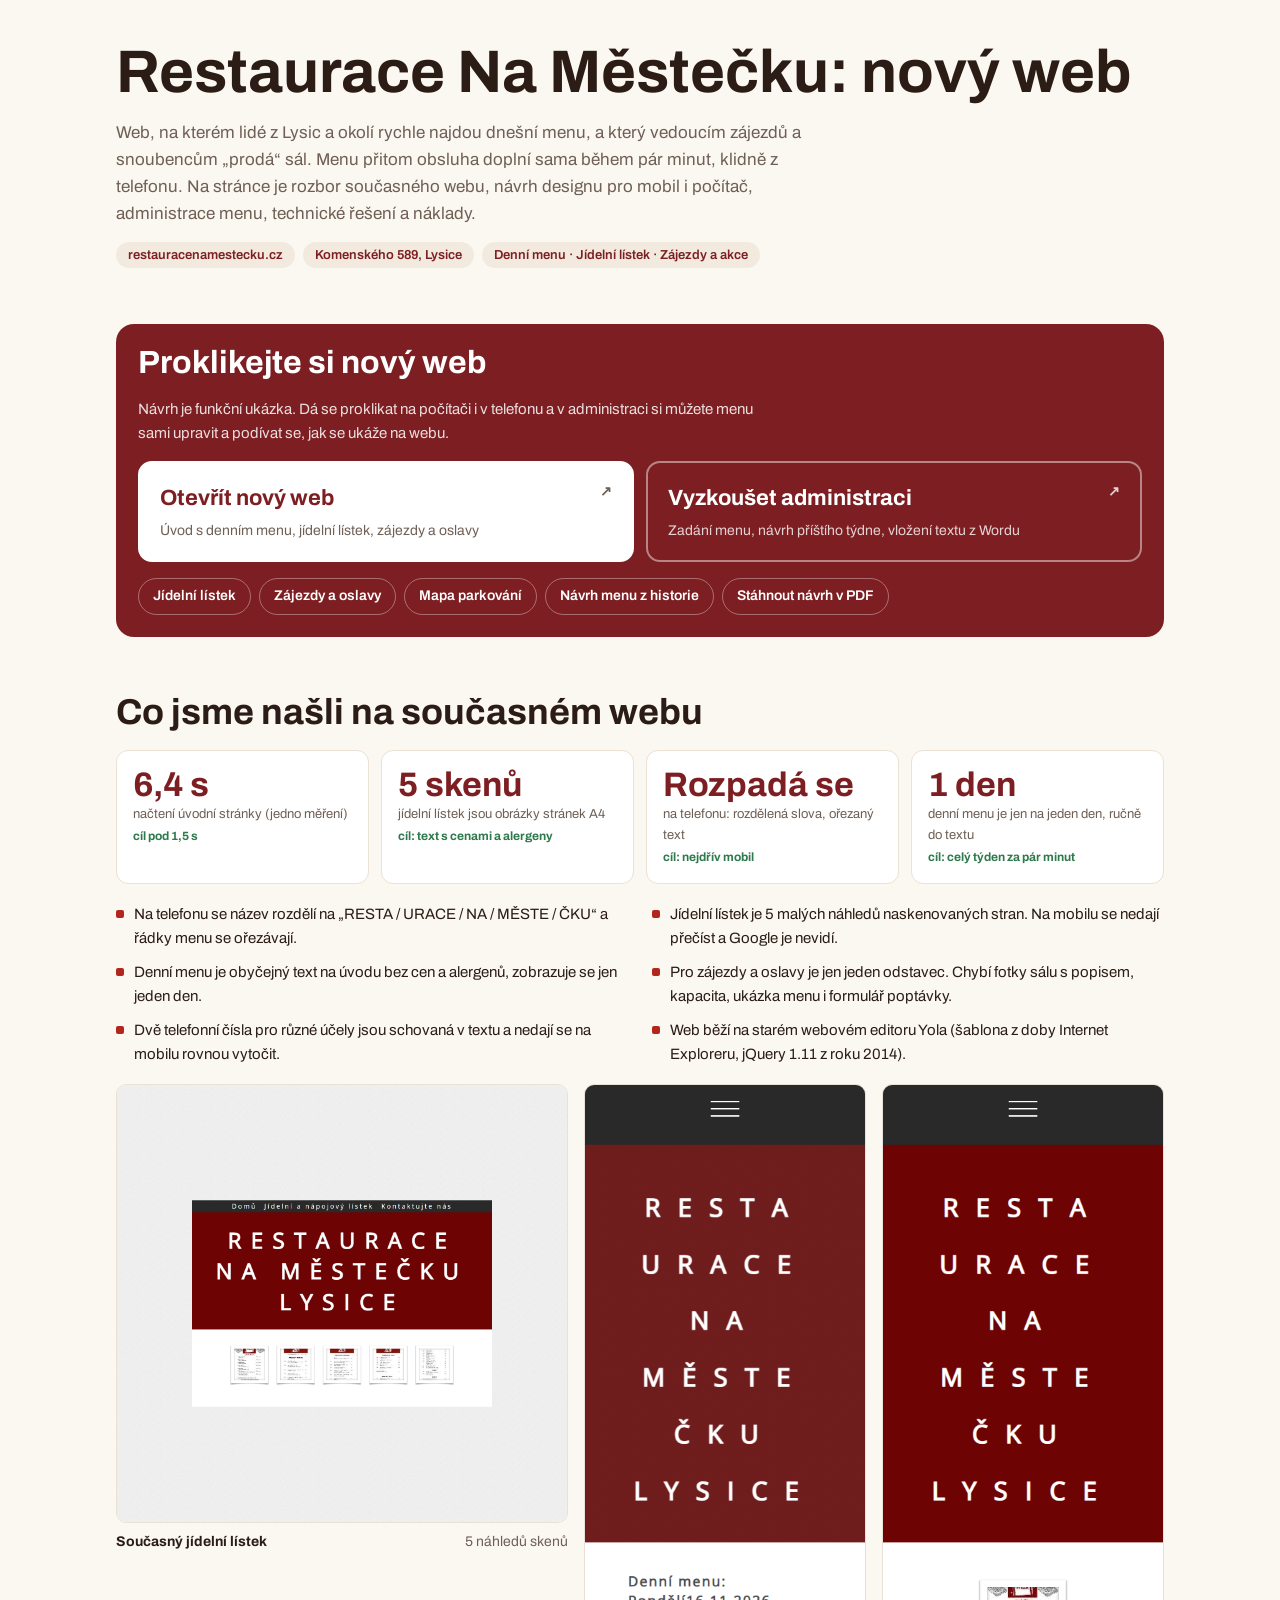
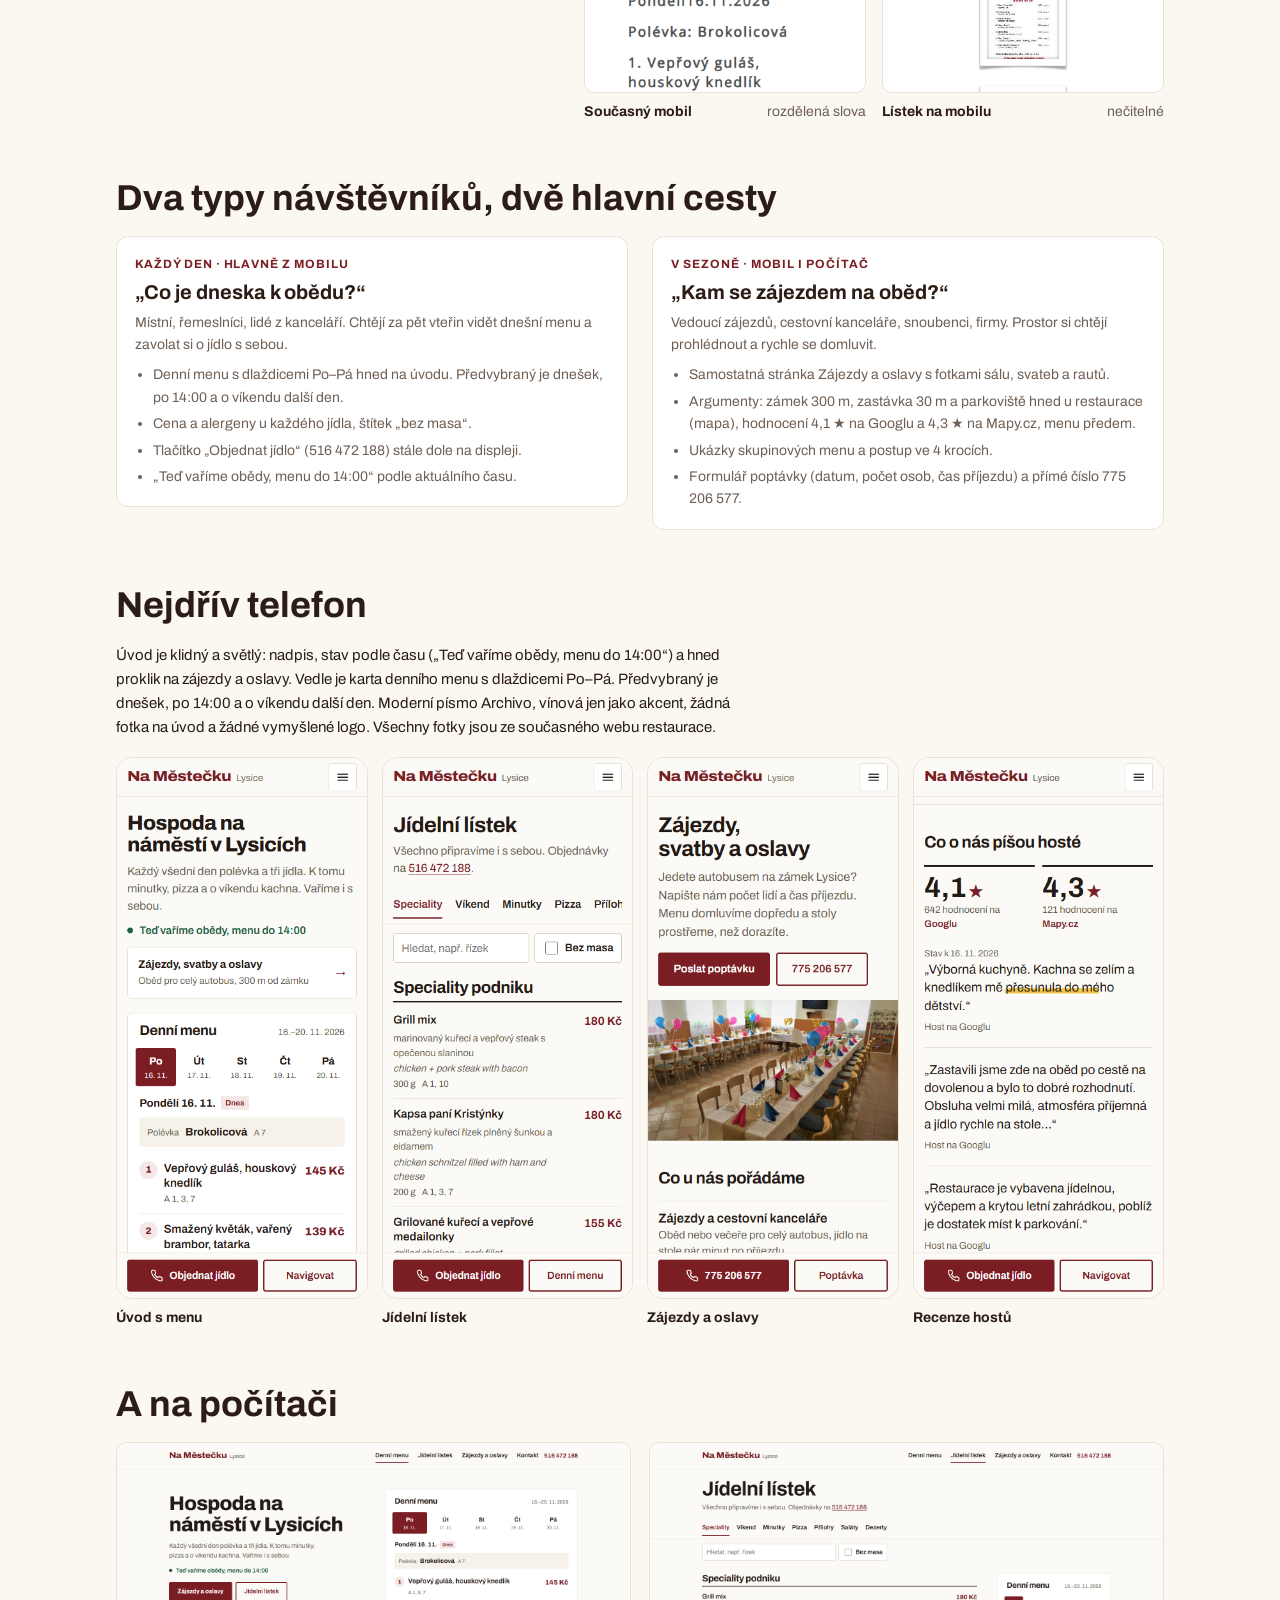
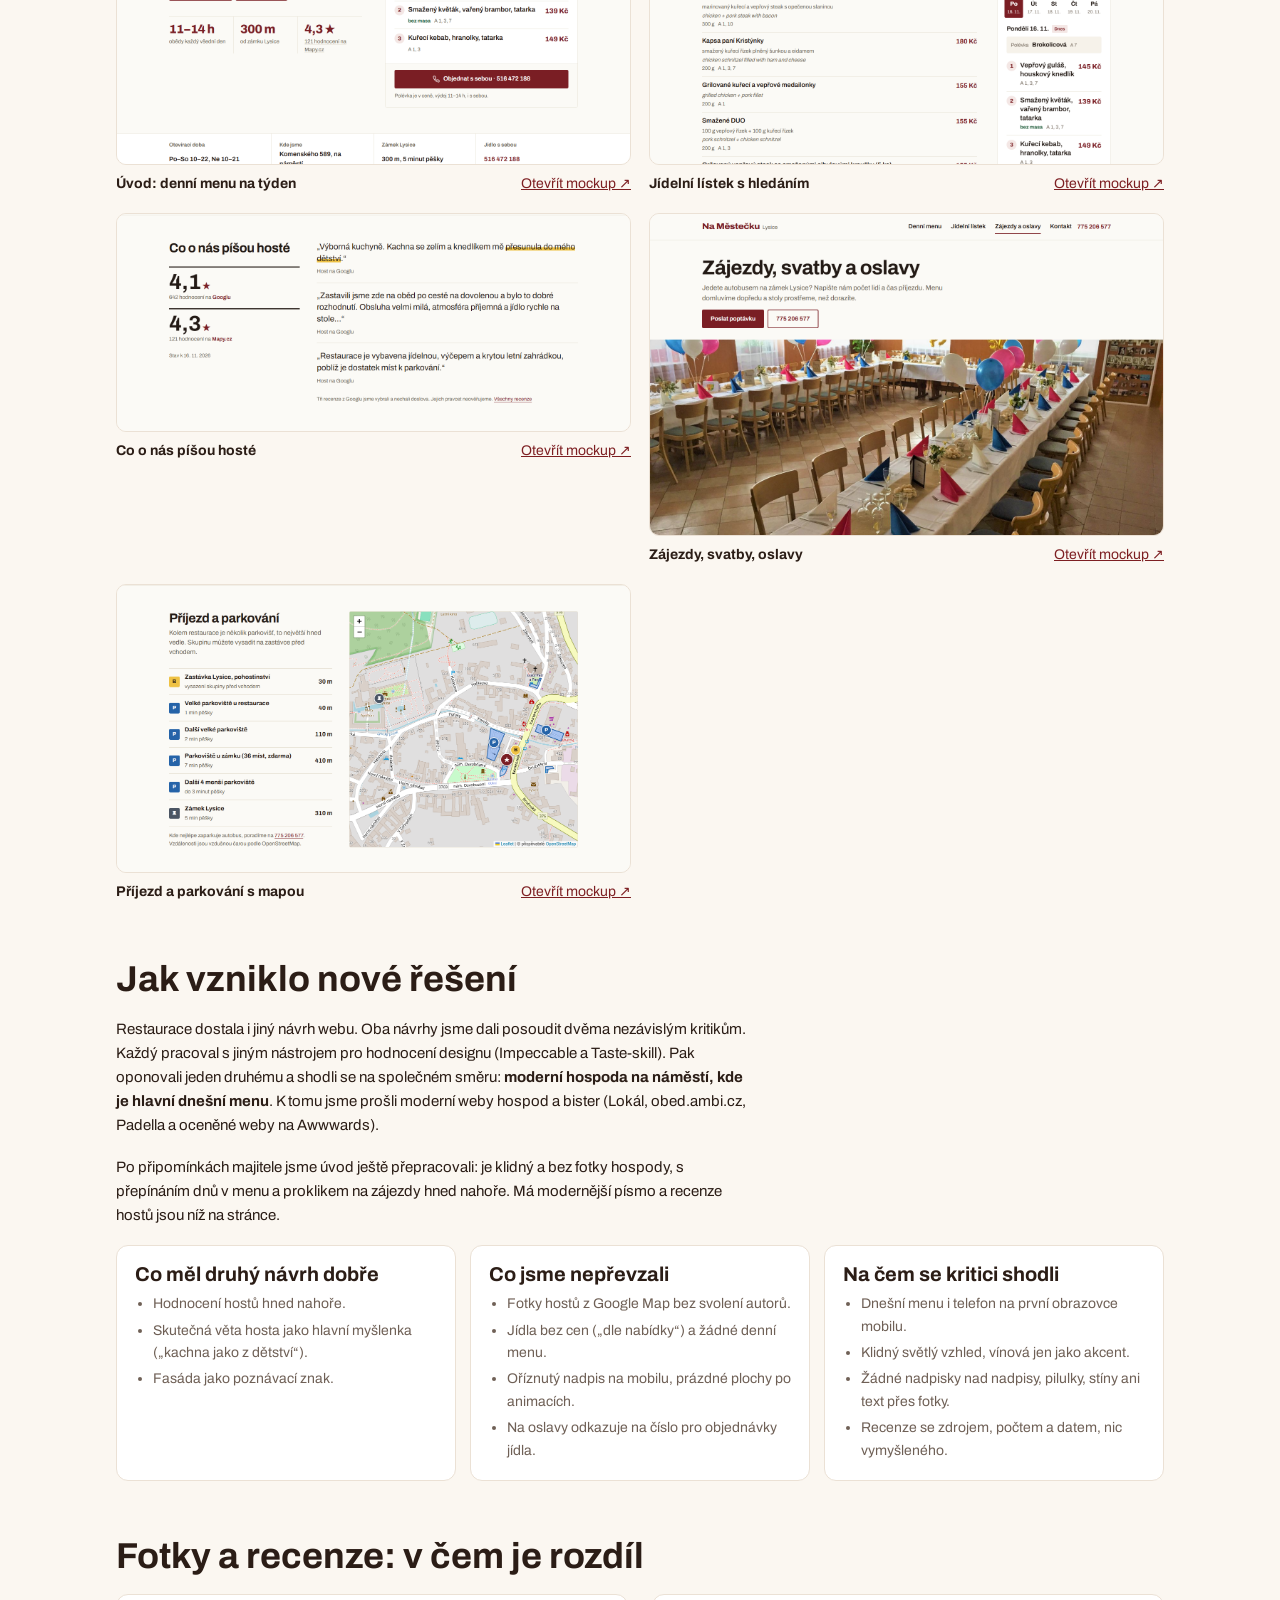
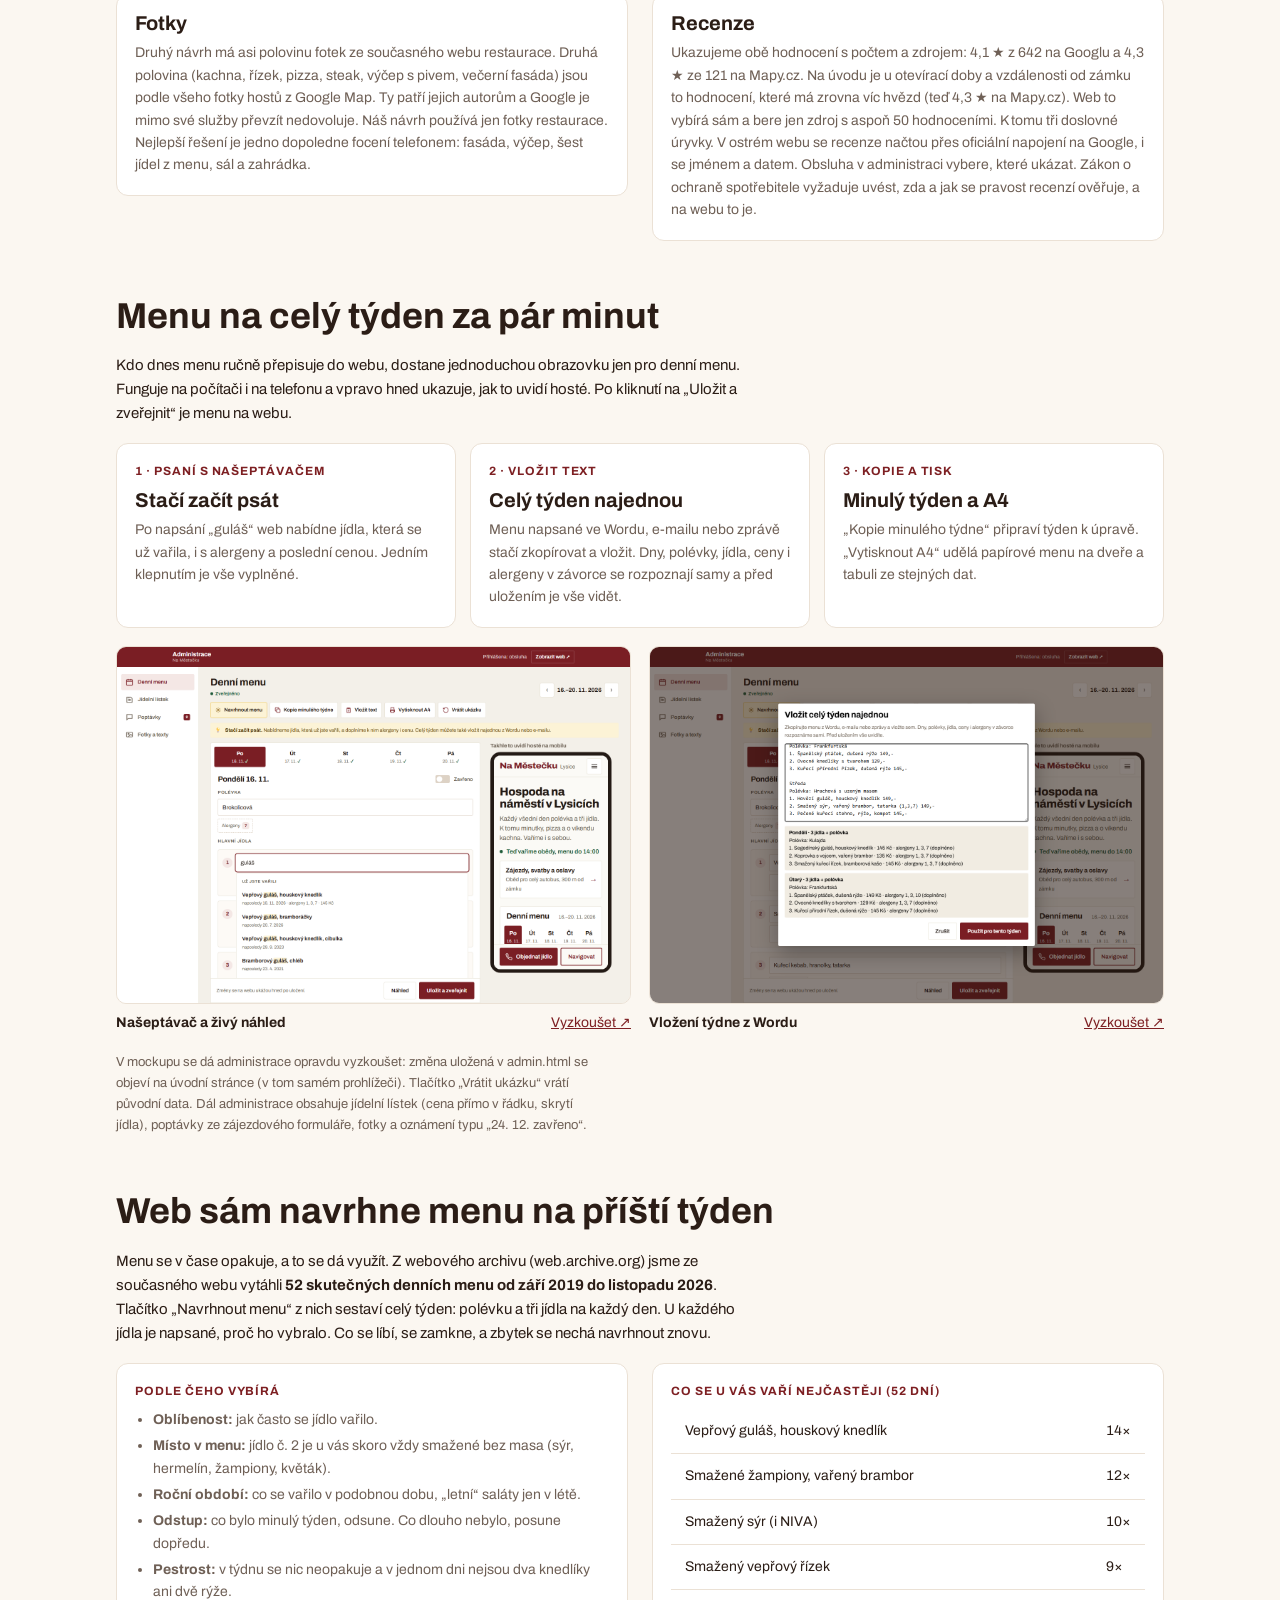
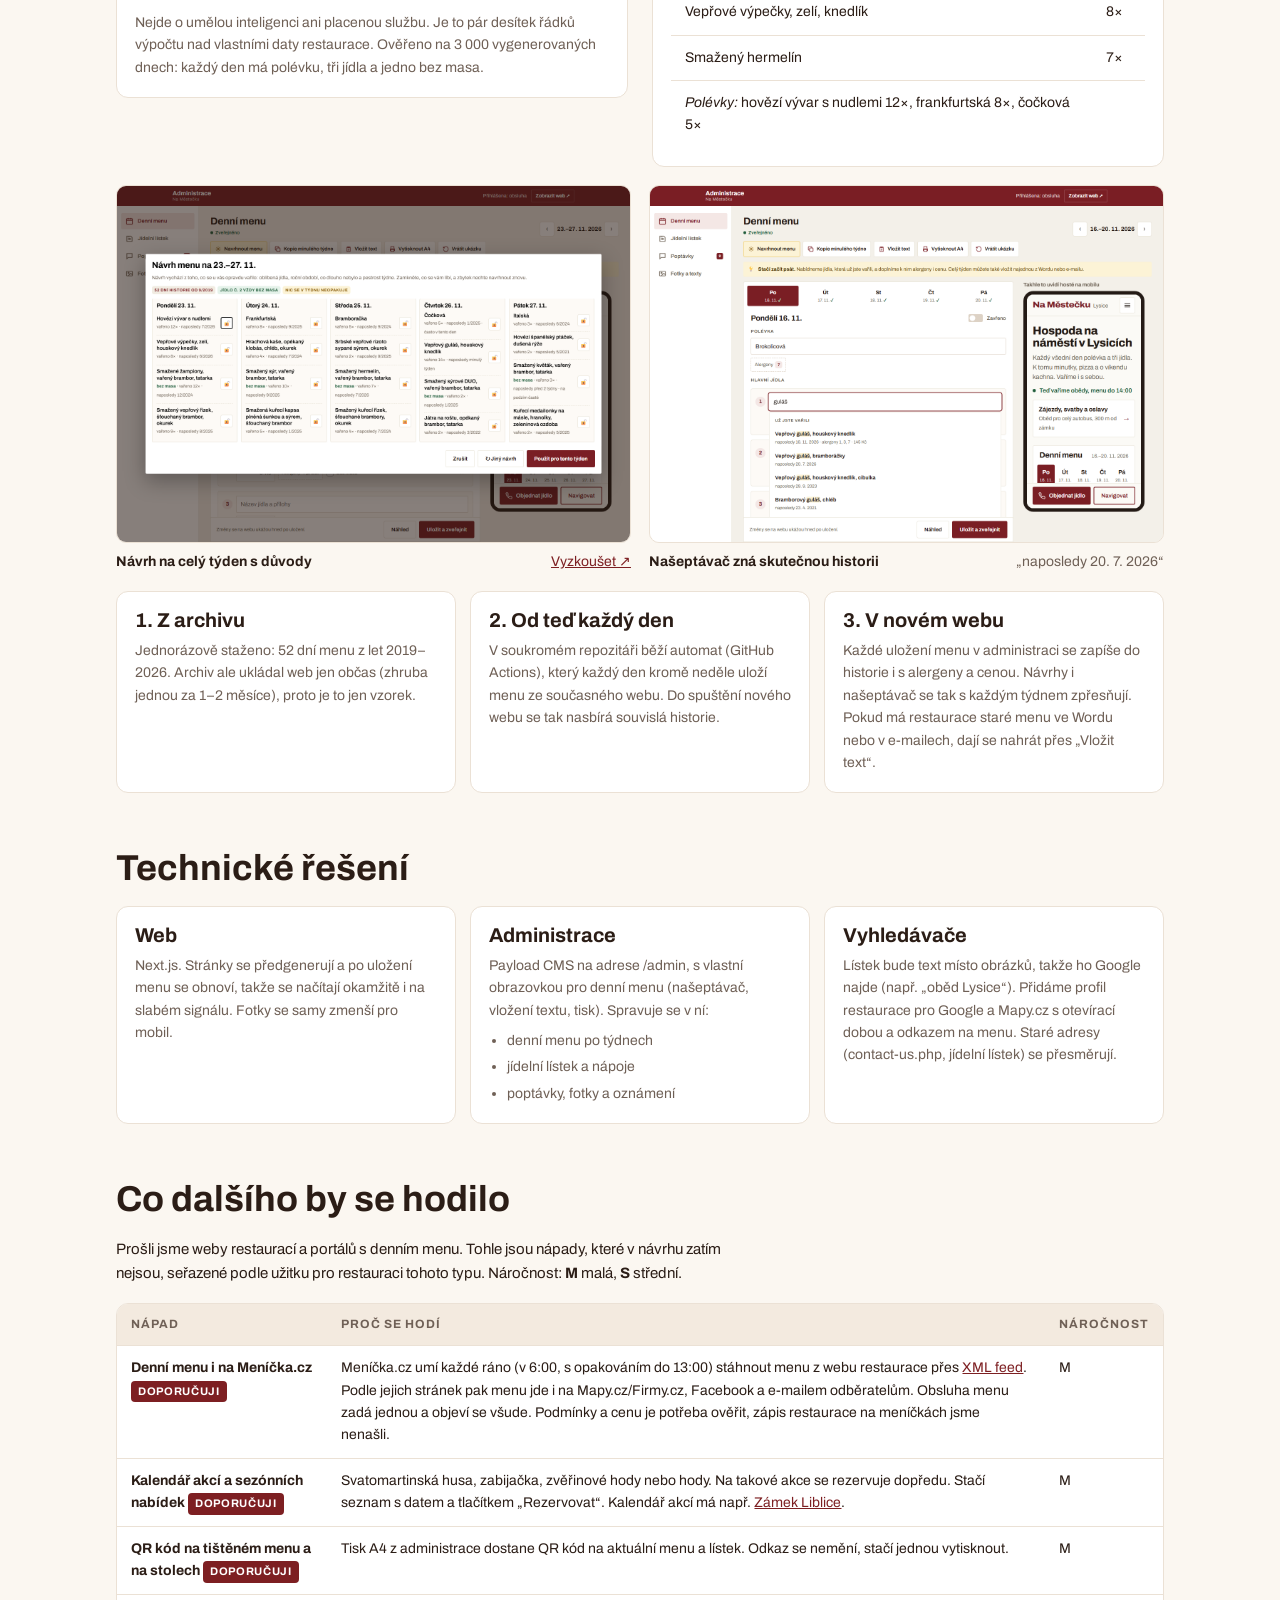
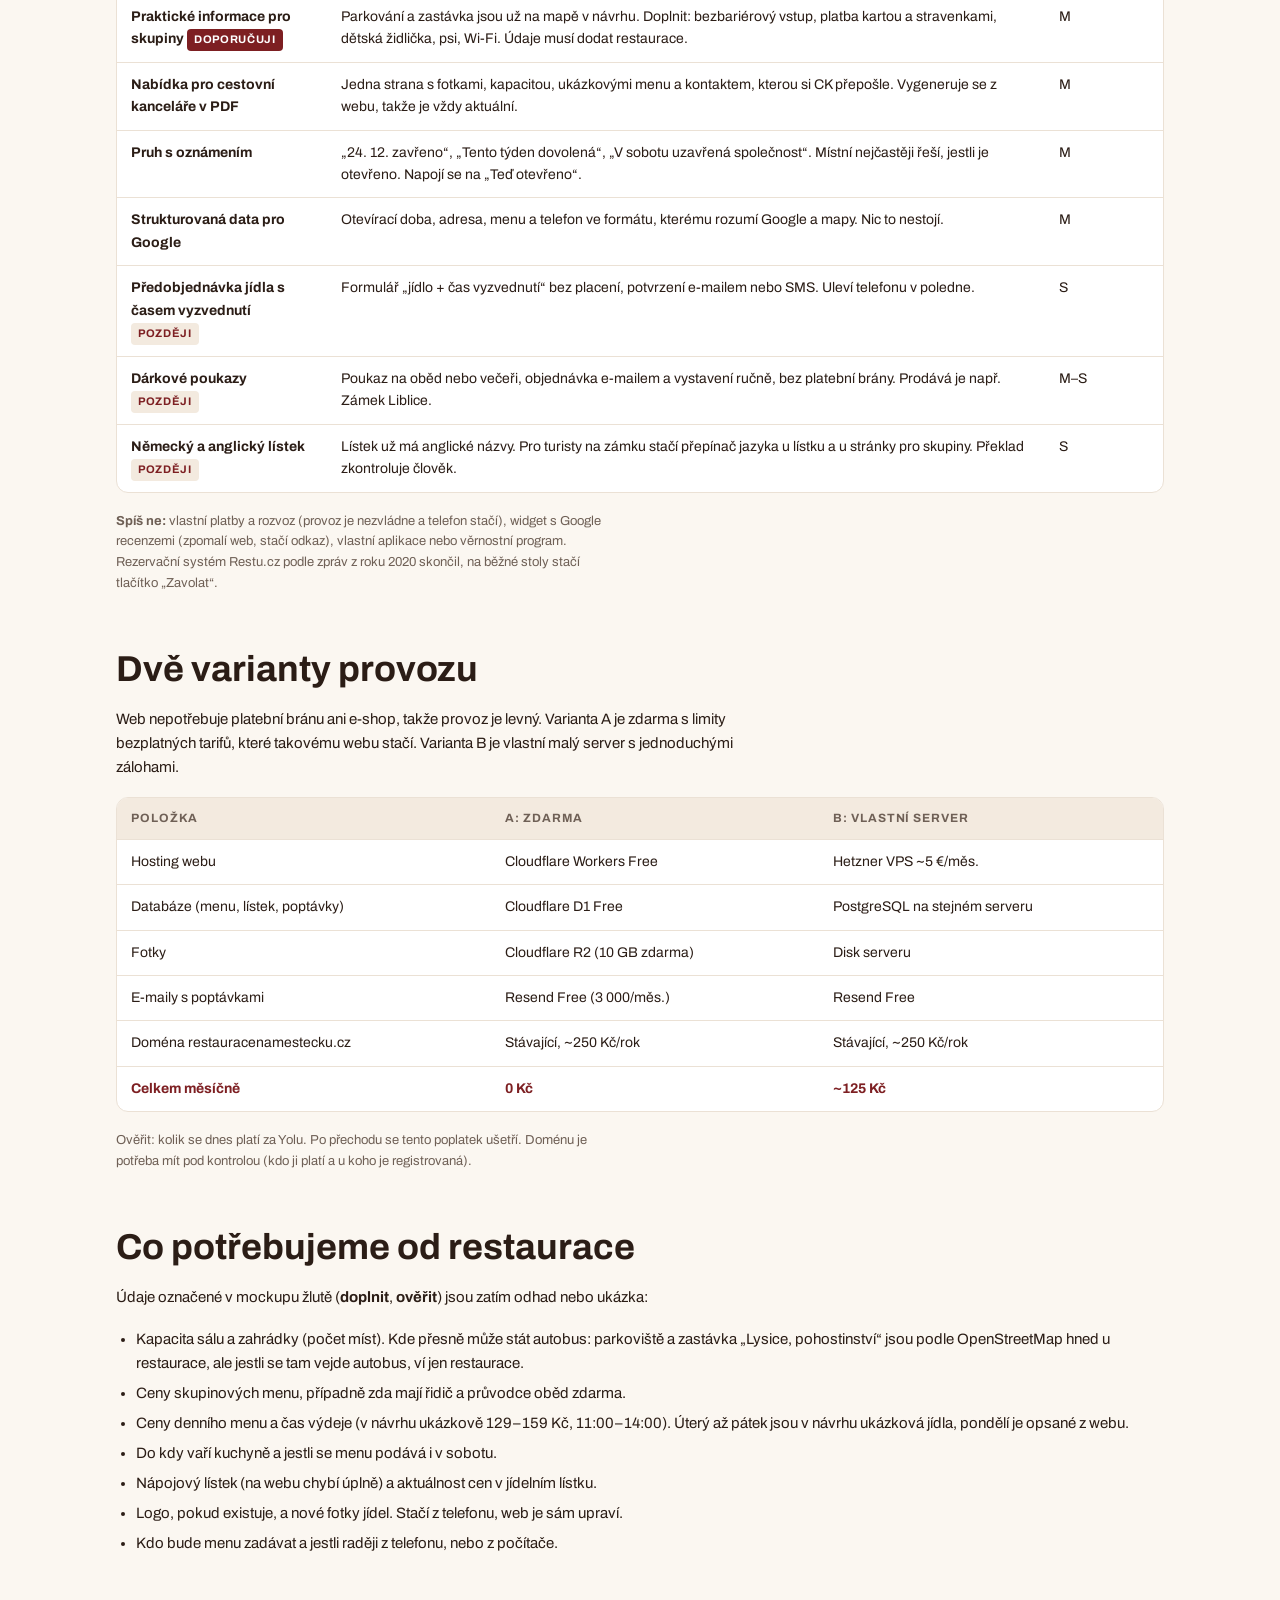
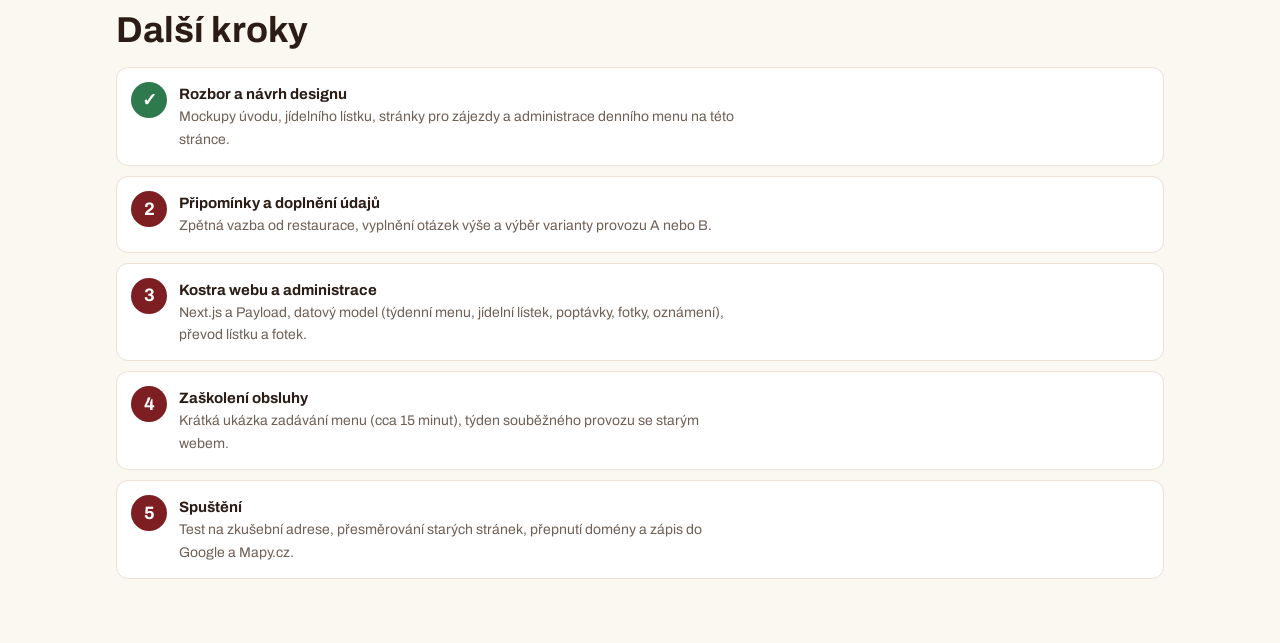
==== commit 413da7e6: "Úvod: fakta a vyšší hodnocení na počítači Co-Authored-By: Claude Opus 5.5 <noreply@anthropic.com>" ====
--- a/index.html
+++ b/index.html
@@ -235,7 +235,7 @@
     <h2>Fotky a recenze: v čem je rozdíl</h2>
     <div class="split">
       <div class="box"><h3>Fotky</h3><p>Druhý návrh má asi polovinu fotek ze současného webu restaurace. Druhá polovina (kachna, řízek, pizza, steak, výčep s pivem, večerní fasáda) jsou podle všeho fotky hostů z Google Map. Ty patří jejich autorům a Google je mimo své služby převzít nedovoluje. Náš návrh používá jen fotky restaurace. Nejlepší řešení je jedno dopoledne focení telefonem: fasáda, výčep, šest jídel z menu, sál a zahrádka.</p></div>
-      <div class="box"><h3>Recenze</h3><p>Ukazujeme obě hodnocení s počtem a zdrojem: 4,1 ★ z 642 na Googlu a 4,3 ★ ze 121 na Mapy.cz. K tomu tři doslovné úryvky. V ostrém webu se recenze načtou přes oficiální napojení na Google, i se jménem a datem. Obsluha v administraci vybere, které ukázat. Zákon o ochraně spotřebitele vyžaduje uvést, zda a jak se pravost recenzí ověřuje, a na webu to je.</p></div>
+      <div class="box"><h3>Recenze</h3><p>Ukazujeme obě hodnocení s počtem a zdrojem: 4,1 ★ z 642 na Googlu a 4,3 ★ ze 121 na Mapy.cz. Na úvodu je u otevírací doby a vzdálenosti od zámku to hodnocení, které má zrovna víc hvězd (teď 4,3 ★ na Mapy.cz). Web to vybírá sám a bere jen zdroj s aspoň 50 hodnoceními. K tomu tři doslovné úryvky. V ostrém webu se recenze načtou přes oficiální napojení na Google, i se jménem a datem. Obsluha v administraci vybere, které ukázat. Zákon o ochraně spotřebitele vyžaduje uvést, zda a jak se pravost recenzí ověřuje, a na webu to je.</p></div>
     </div>
   </section>
 
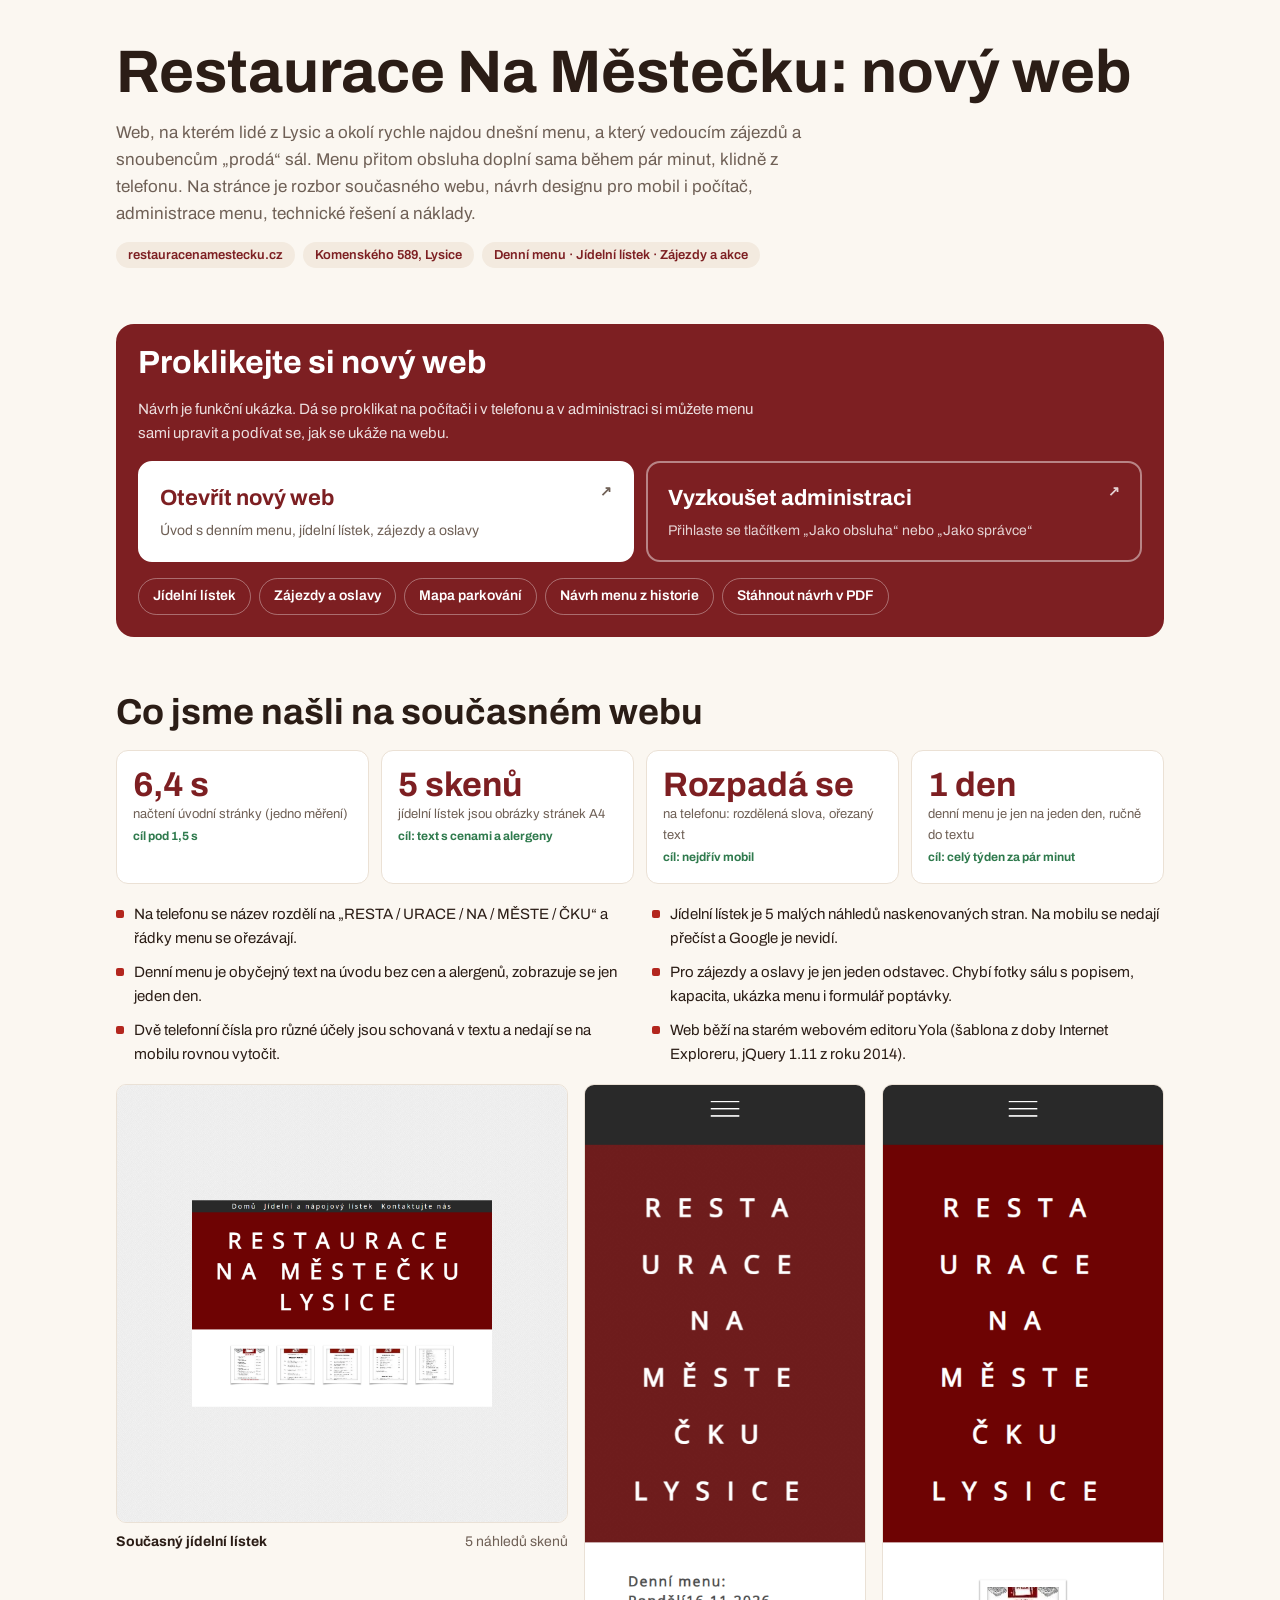
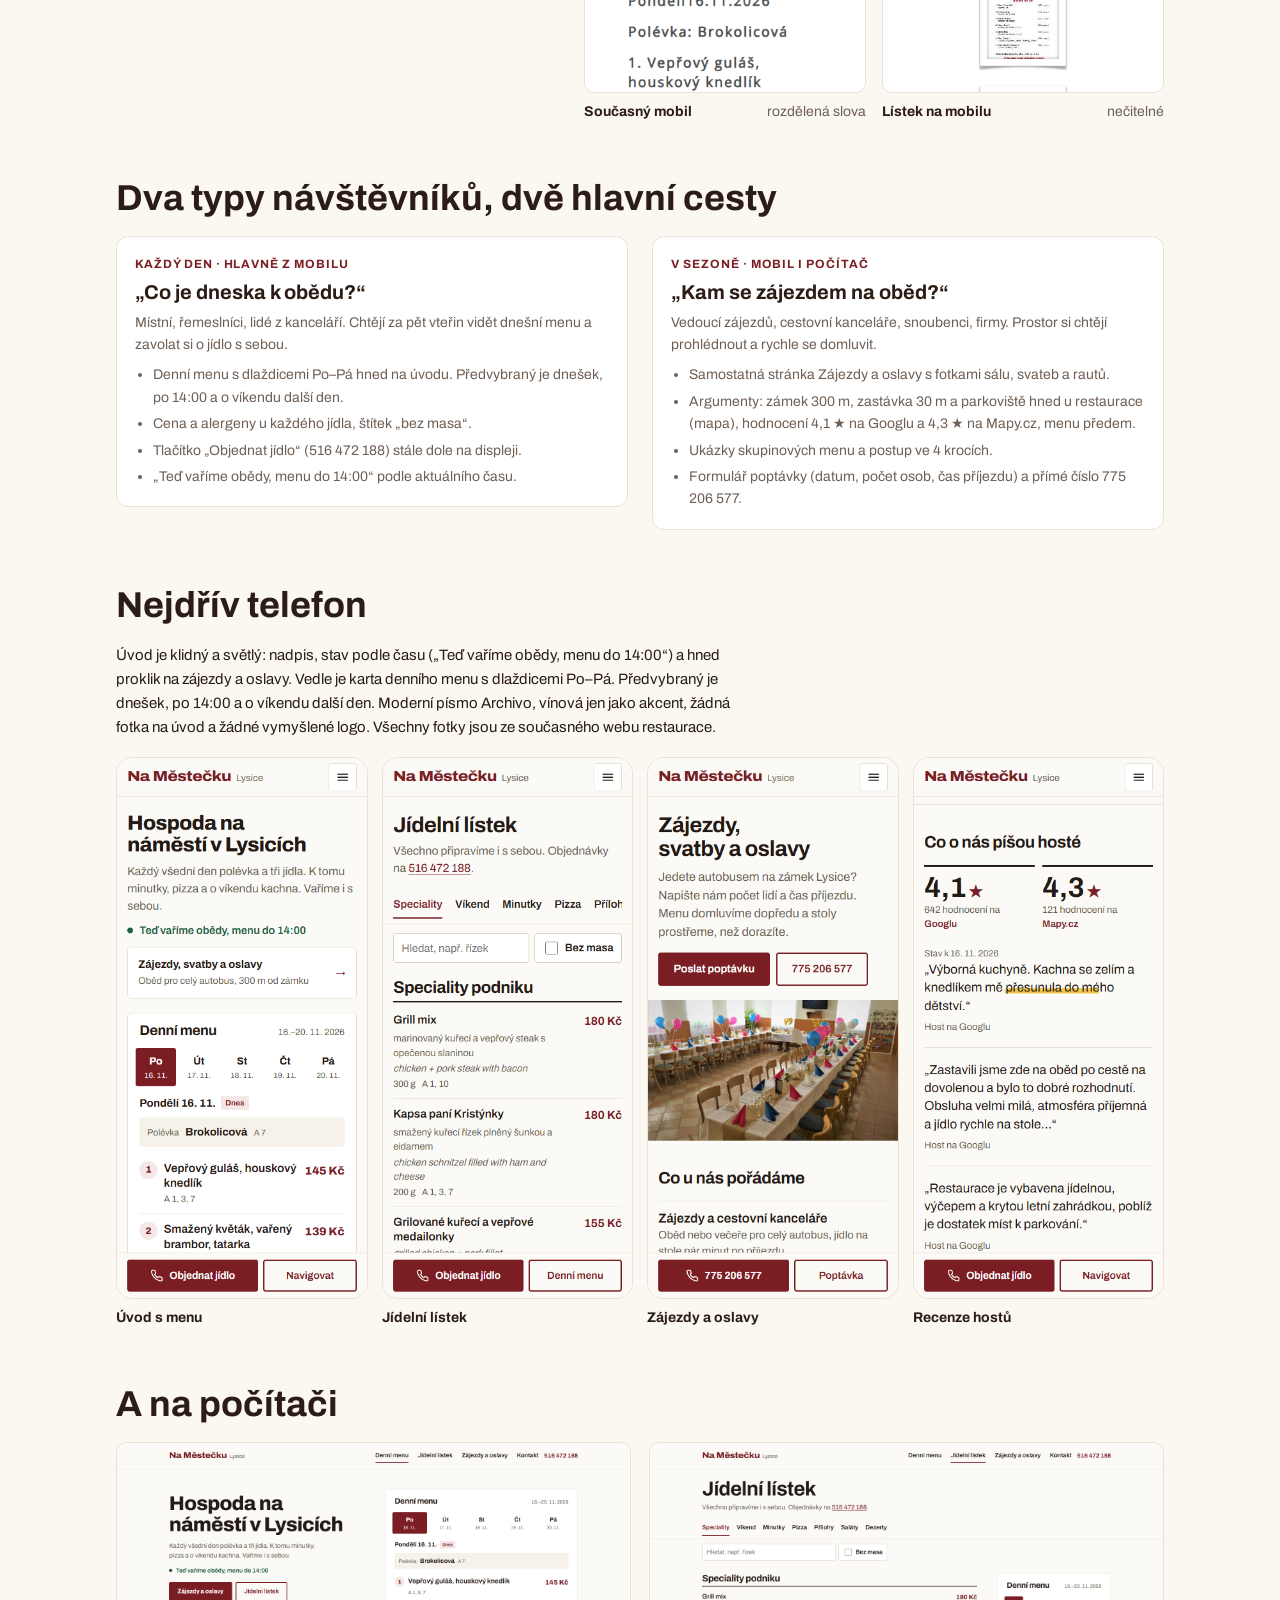
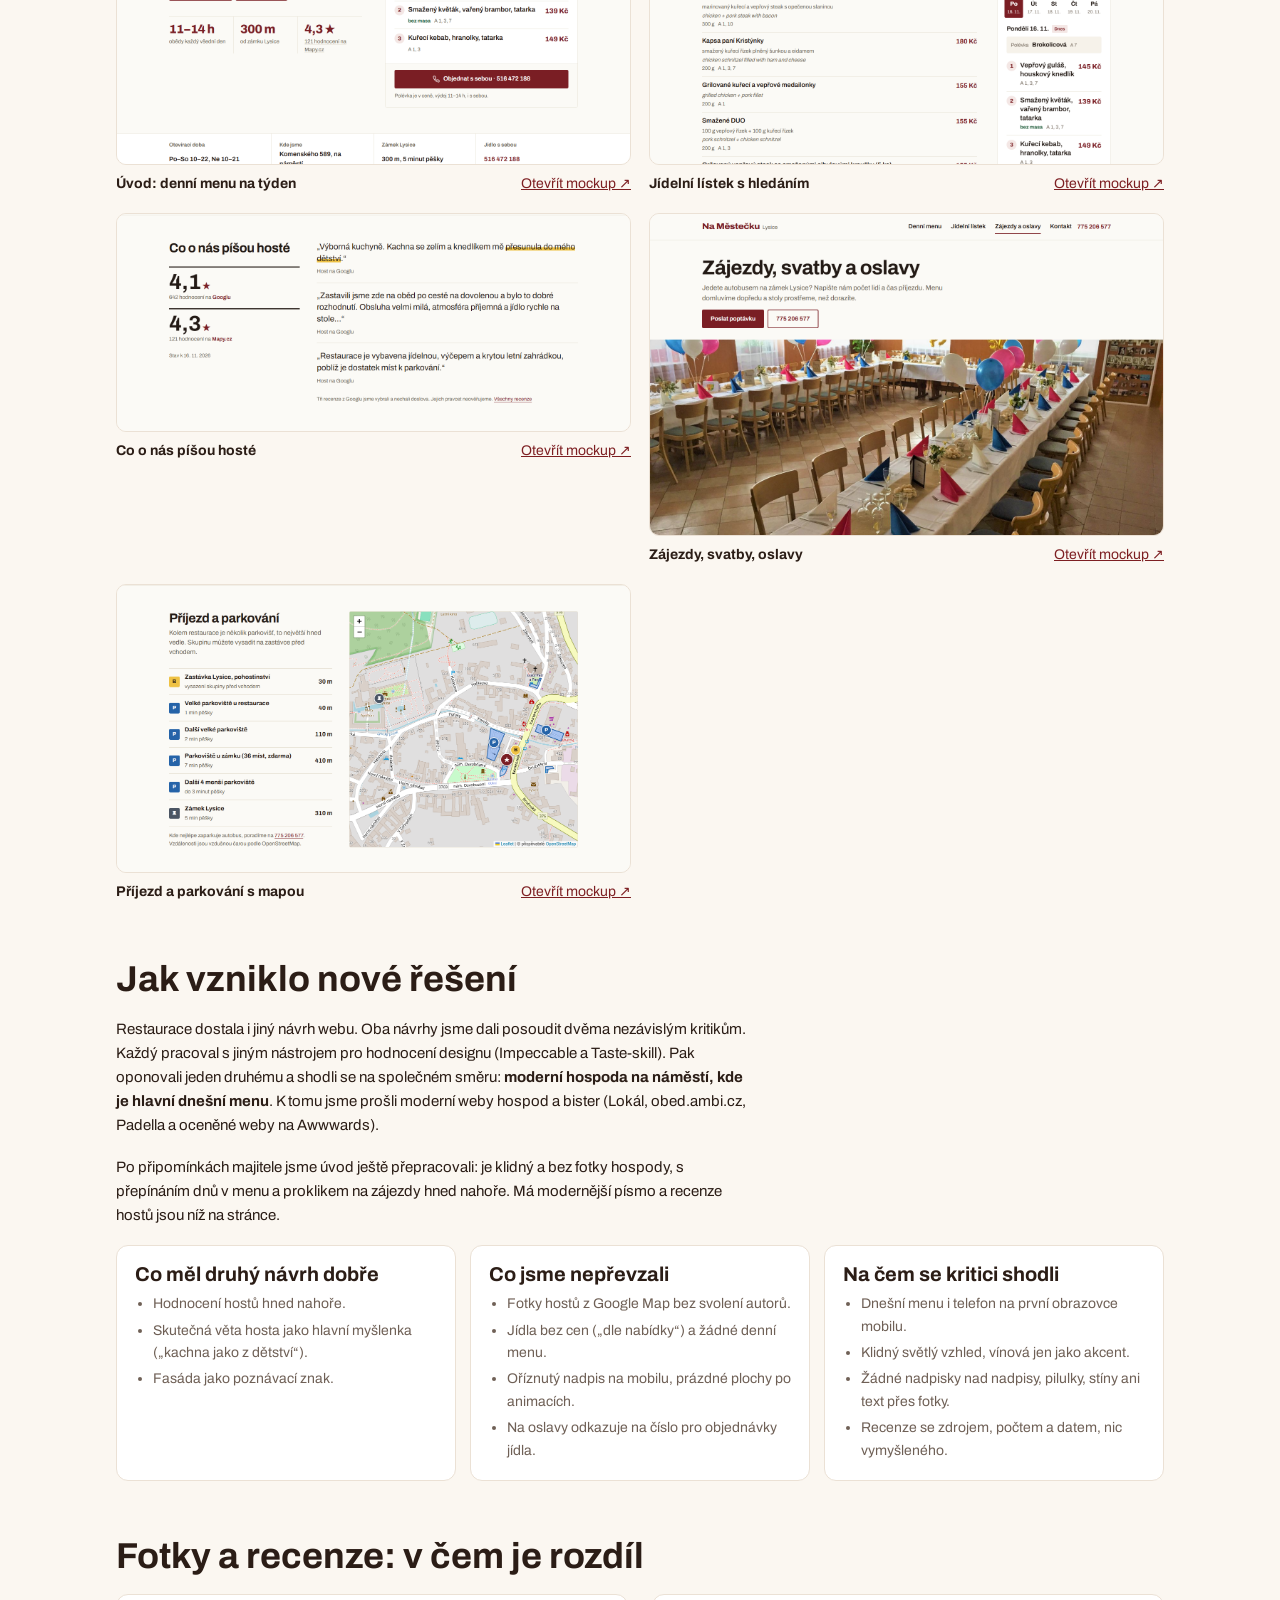
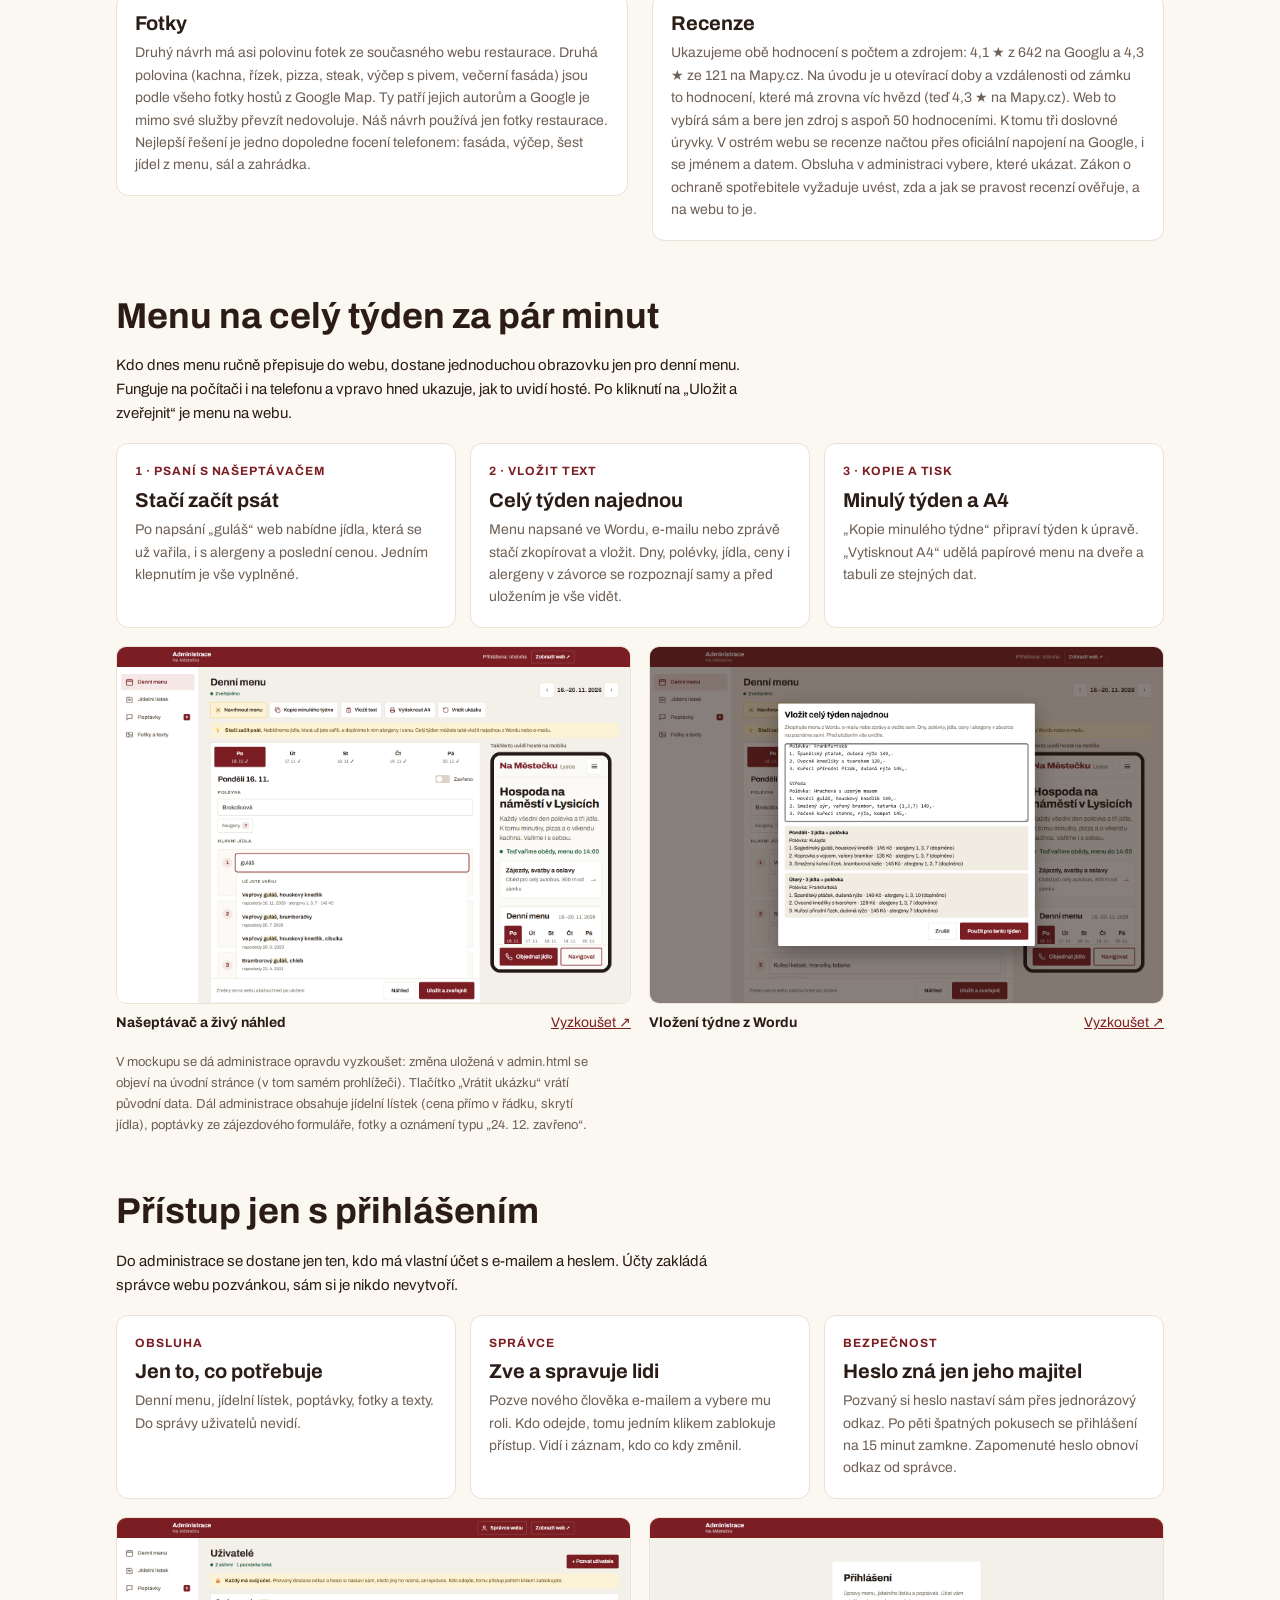
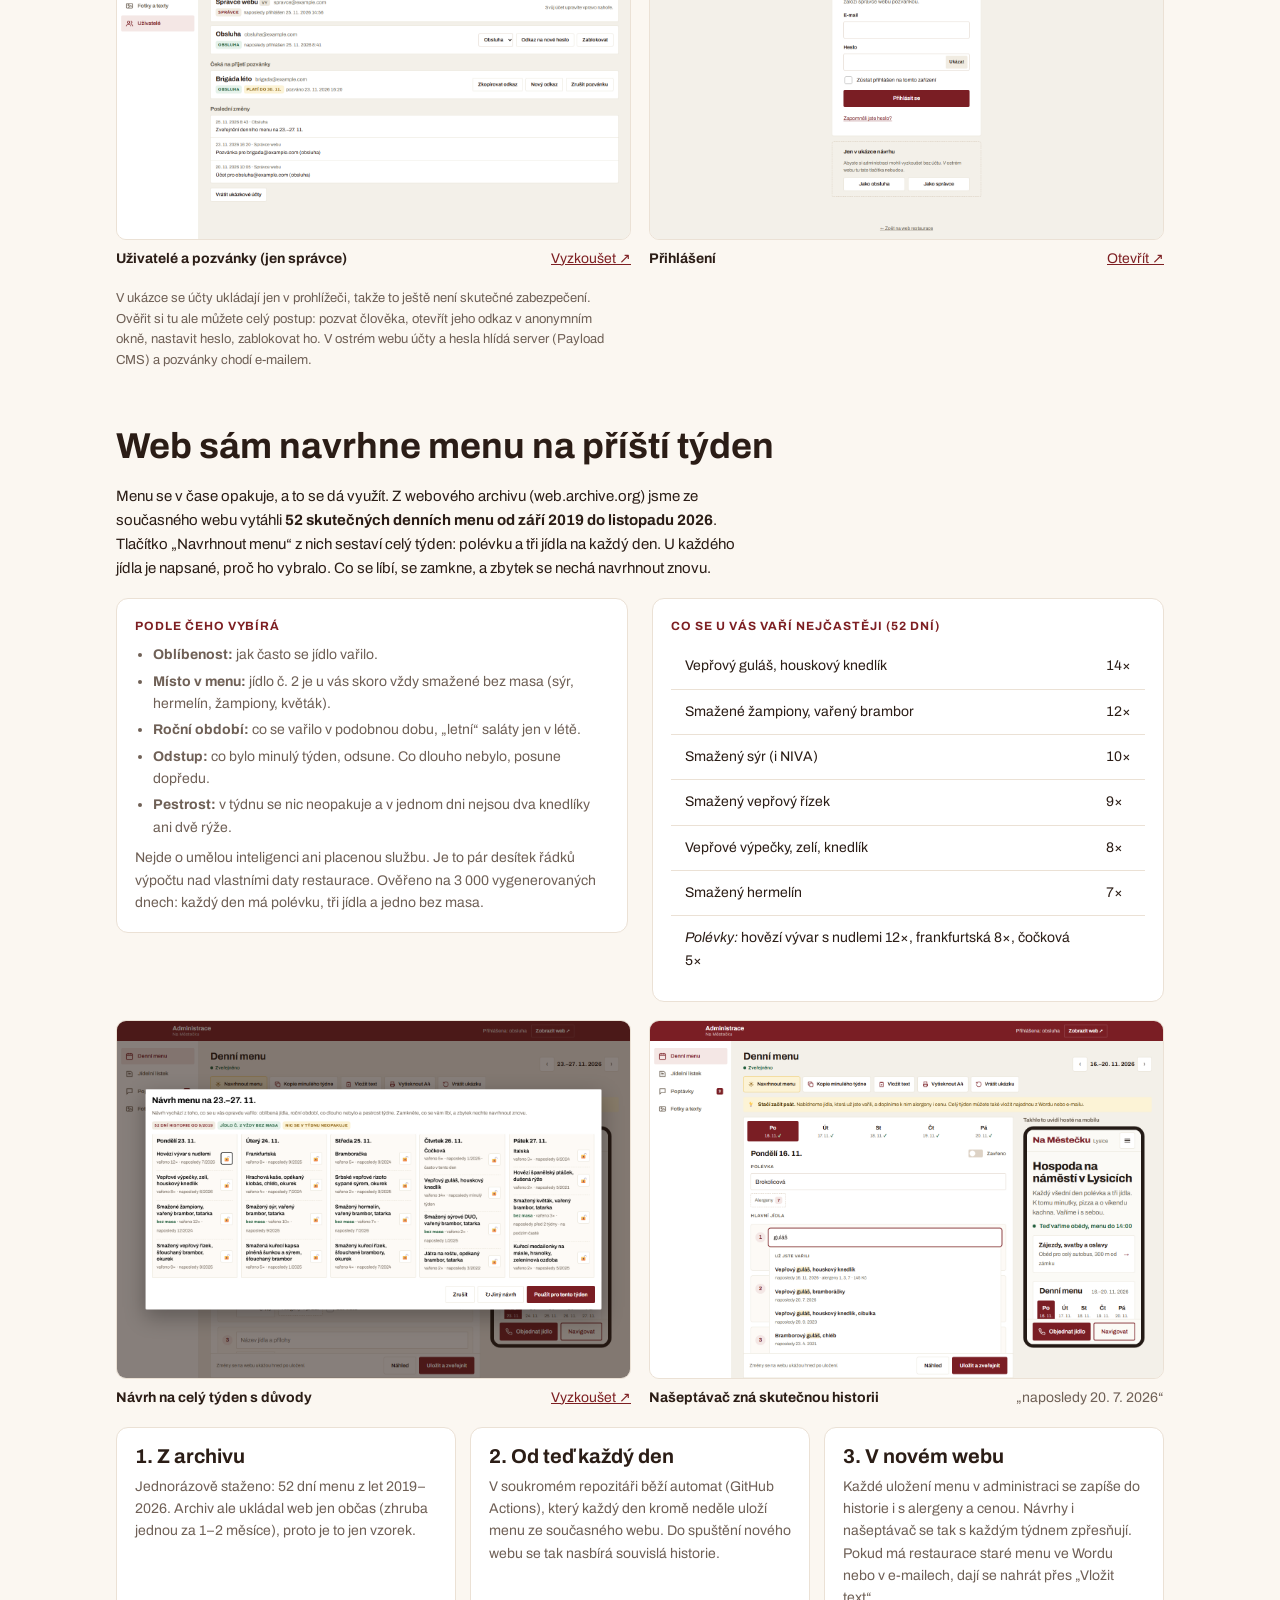
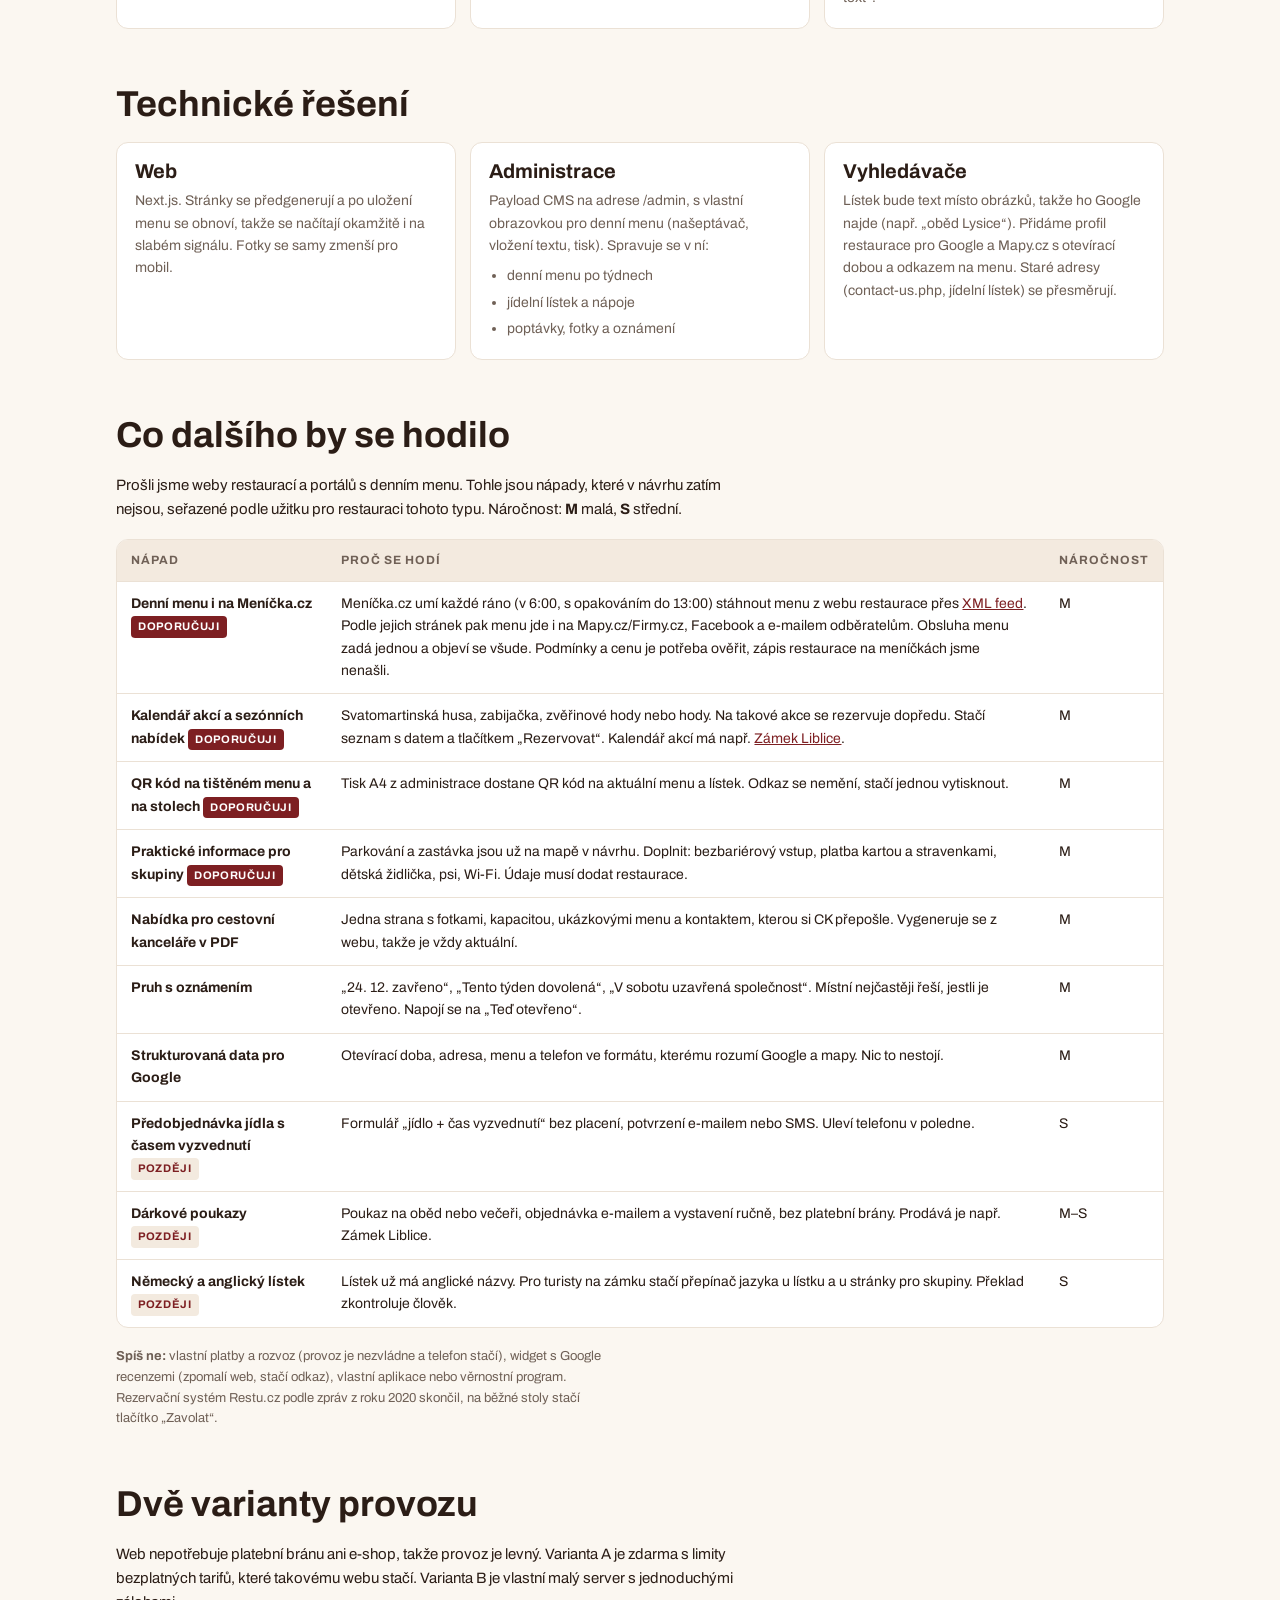
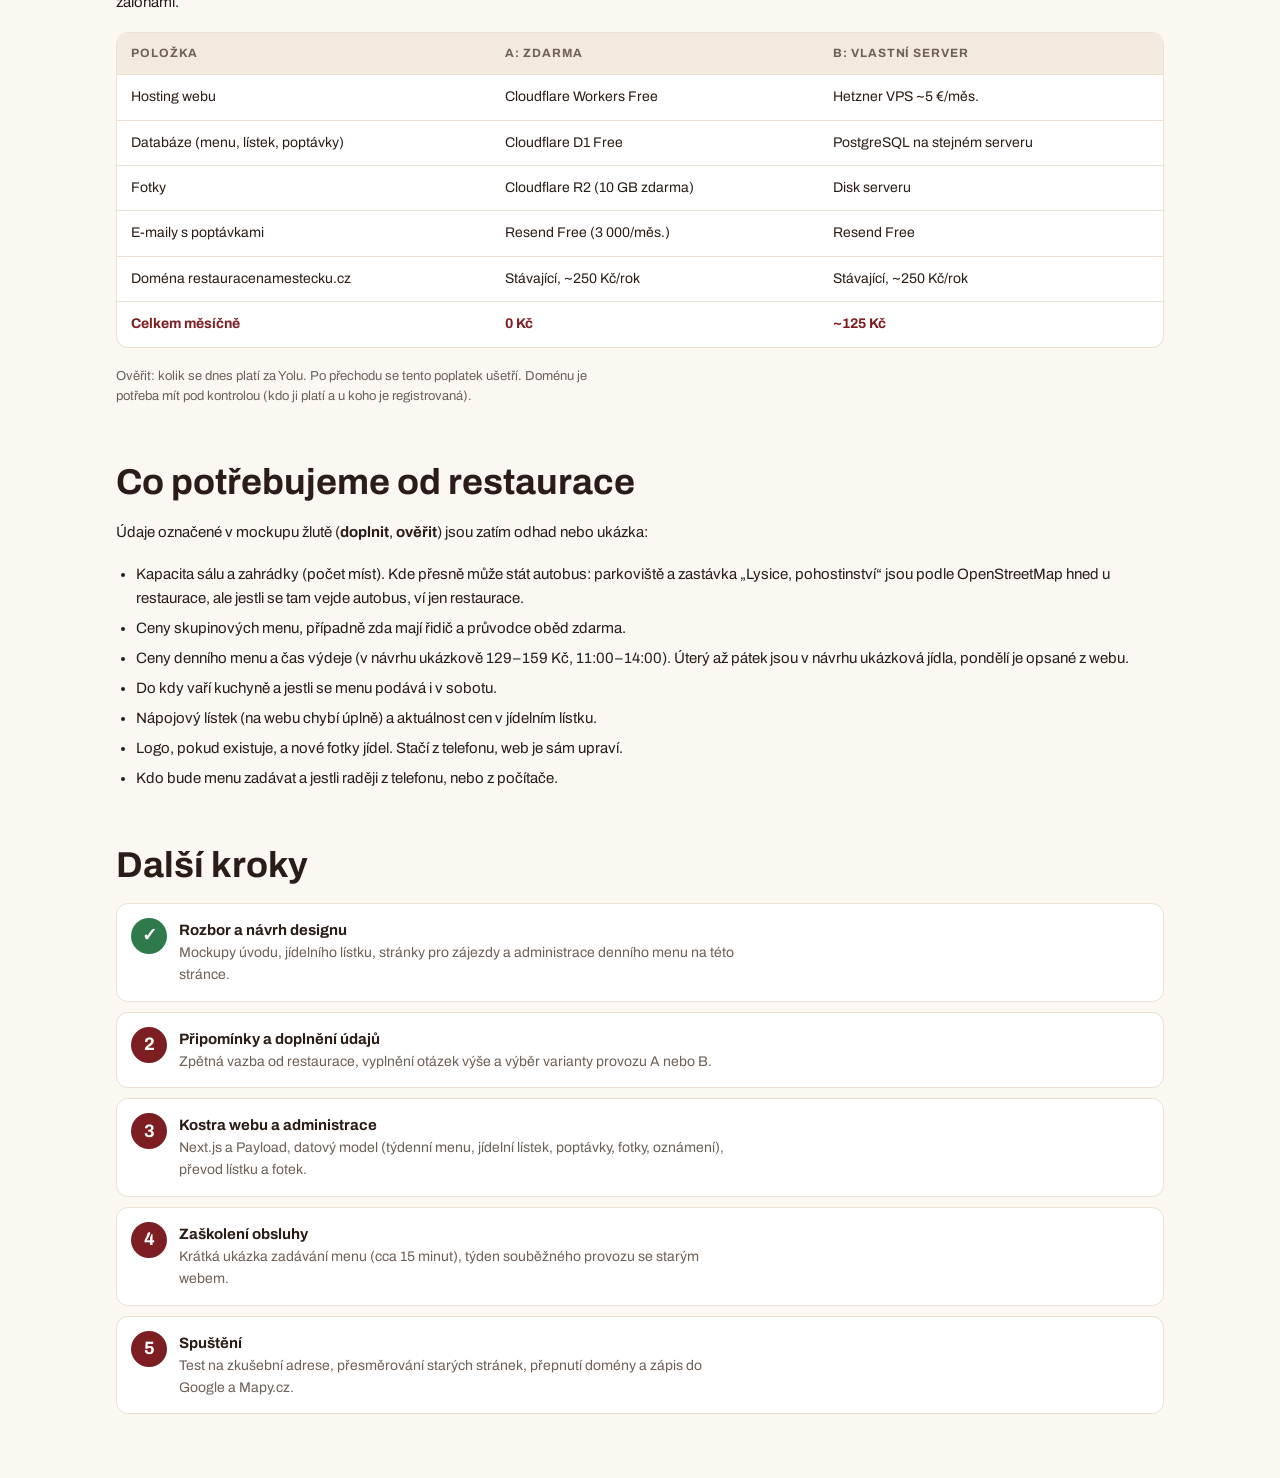
==== commit 0d4adfe7: "Přihlášení do administrace, role a pozvánky Co-Authored-By: Claude Opus 5.5 <noreply@anthropic.com>" ====
--- a/index.html
+++ b/index.html
@@ -155,7 +155,7 @@
     <p>Návrh je funkční ukázka. Dá se proklikat na počítači i v telefonu a v administraci si můžete menu sami upravit a podívat se, jak se ukáže na webu.</p>
     <div class="try-main">
       <a class="try-btn" href="uvod.html" target="_blank" rel="noopener"><b>Otevřít nový web <span aria-hidden="true">↗</span></b><span>Úvod s denním menu, jídelní lístek, zájezdy a oslavy</span></a>
-      <a class="try-btn alt" href="admin.html" target="_blank" rel="noopener"><b>Vyzkoušet administraci <span aria-hidden="true">↗</span></b><span>Zadání menu, návrh příštího týdne, vložení textu z Wordu</span></a>
+      <a class="try-btn alt" href="admin.html" target="_blank" rel="noopener"><b>Vyzkoušet administraci <span aria-hidden="true">↗</span></b><span>Přihlaste se tlačítkem „Jako obsluha“ nebo „Jako správce“</span></a>
     </div>
     <div class="try-links">
       <a href="listek.html" target="_blank" rel="noopener">Jídelní lístek</a>
@@ -252,6 +252,21 @@
       <figure class="shot"><img src="screenshots/desktop-admin-vlozit.png" alt="Administrace – vložení celého týdne z textu"><figcaption><b>Vložení týdne z Wordu</b><a href="admin.html#vlozit" target="_blank" rel="noopener">Vyzkoušet ↗</a></figcaption></figure>
     </div>
     <p class="note">V mockupu se dá administrace opravdu vyzkoušet: změna uložená v admin.html se objeví na úvodní stránce (v tom samém prohlížeči). Tlačítko „Vrátit ukázku“ vrátí původní data. Dál administrace obsahuje jídelní lístek (cena přímo v řádku, skrytí jídla), poptávky ze zájezdového formuláře, fotky a oznámení typu „24. 12. zavřeno“.</p>
+  </section>
+
+  <section>
+    <h2>Přístup jen s přihlášením</h2>
+    <p>Do administrace se dostane jen ten, kdo má vlastní účet s e-mailem a heslem. Účty zakládá správce webu pozvánkou, sám si je nikdo nevytvoří.</p>
+    <div class="cols">
+      <div class="box"><span class="tag">Obsluha</span><h3>Jen to, co potřebuje</h3><p>Denní menu, jídelní lístek, poptávky, fotky a texty. Do správy uživatelů nevidí.</p></div>
+      <div class="box"><span class="tag">Správce</span><h3>Zve a spravuje lidi</h3><p>Pozve nového člověka e-mailem a vybere mu roli. Kdo odejde, tomu jedním klikem zablokuje přístup. Vidí i záznam, kdo co kdy změnil.</p></div>
+      <div class="box"><span class="tag">Bezpečnost</span><h3>Heslo zná jen jeho majitel</h3><p>Pozvaný si heslo nastaví sám přes jednorázový odkaz. Po pěti špatných pokusech se přihlášení na 15 minut zamkne. Zapomenuté heslo obnoví odkaz od správce.</p></div>
+    </div>
+    <div class="shots">
+      <figure class="shot"><img src="screenshots/desktop-admin-uzivatele.png" alt="Administrace – správa uživatelů, role a pozvánky"><figcaption><b>Uživatelé a pozvánky (jen správce)</b><a href="admin.html#uzivatele" target="_blank" rel="noopener">Vyzkoušet ↗</a></figcaption></figure>
+      <figure class="shot"><img src="screenshots/desktop-prihlaseni.png" alt="Přihlášení do administrace"><figcaption><b>Přihlášení</b><a href="prihlaseni.html" target="_blank" rel="noopener">Otevřít ↗</a></figcaption></figure>
+    </div>
+    <p class="note">V ukázce se účty ukládají jen v prohlížeči, takže to ještě není skutečné zabezpečení. Ověřit si tu ale můžete celý postup: pozvat člověka, otevřít jeho odkaz v anonymním okně, nastavit heslo, zablokovat ho. V ostrém webu účty a hesla hlídá server (Payload CMS) a pozvánky chodí e-mailem.</p>
   </section>
 
   <section>
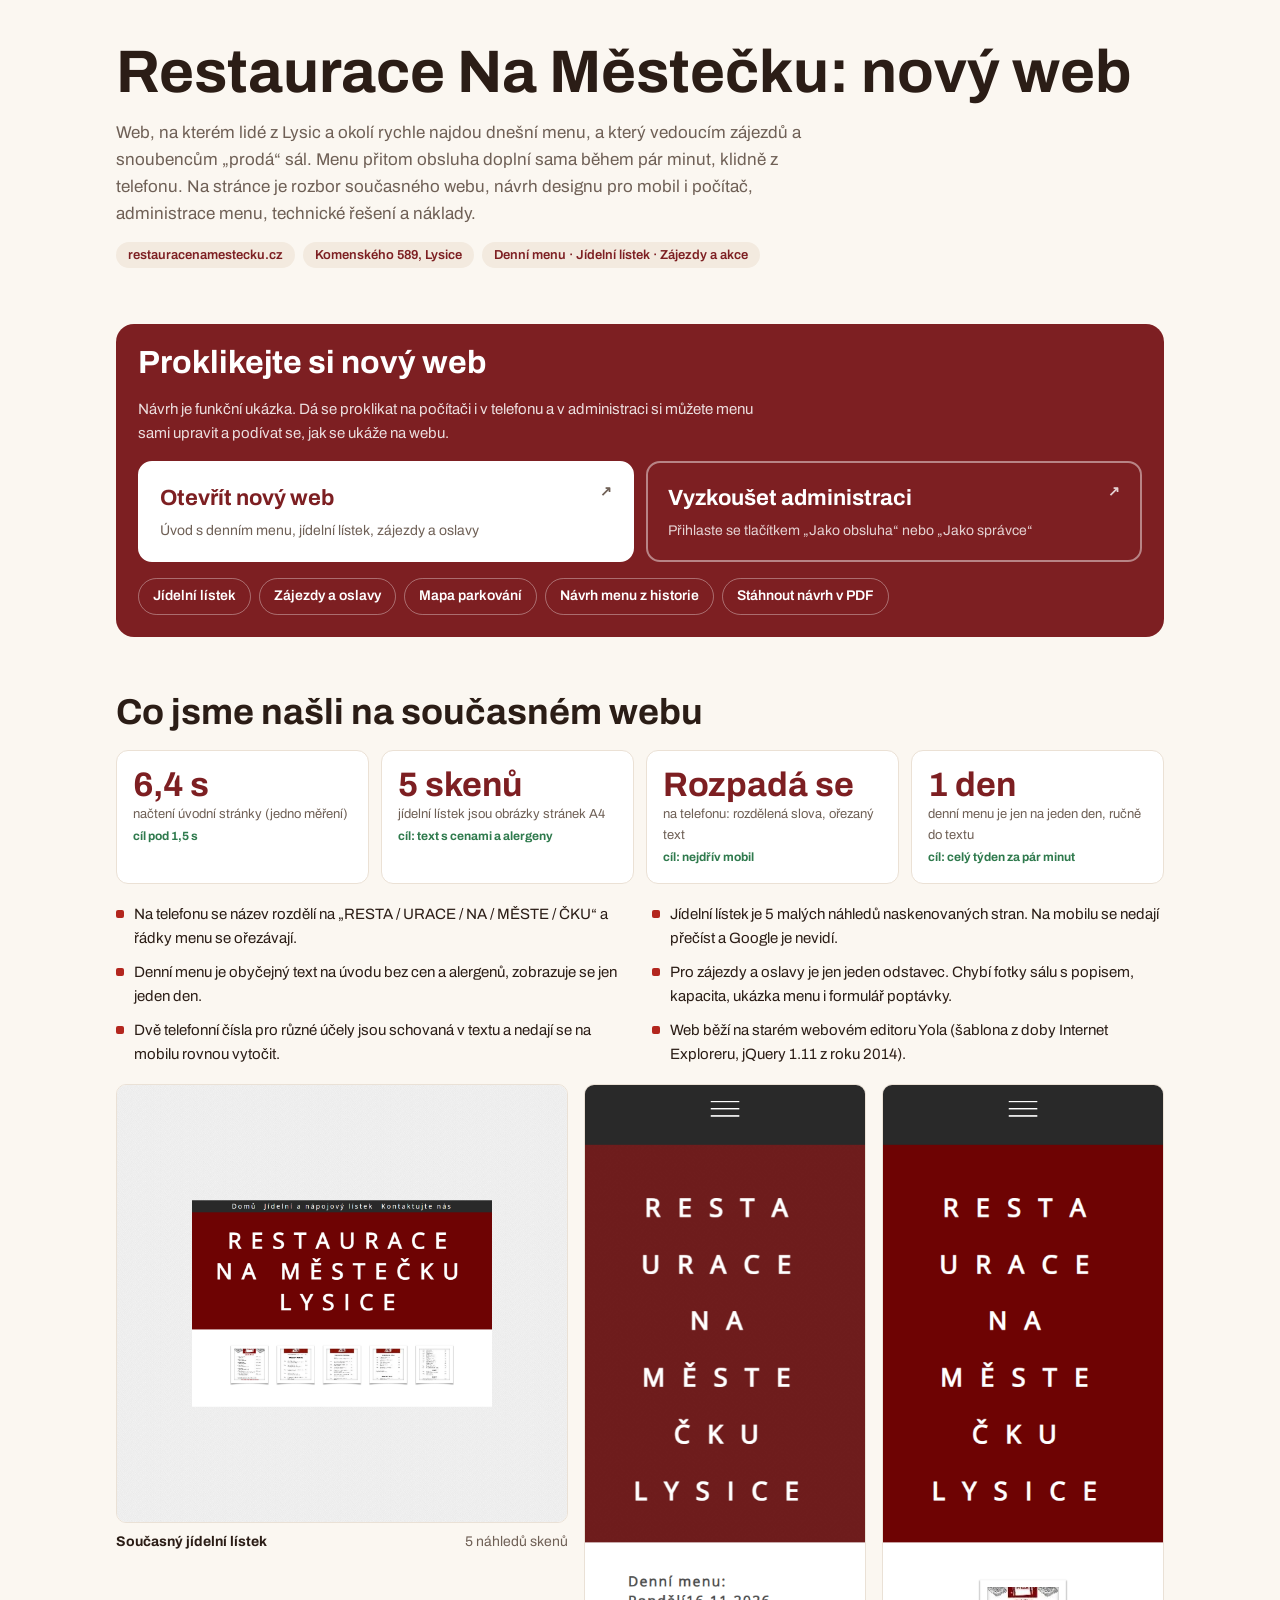
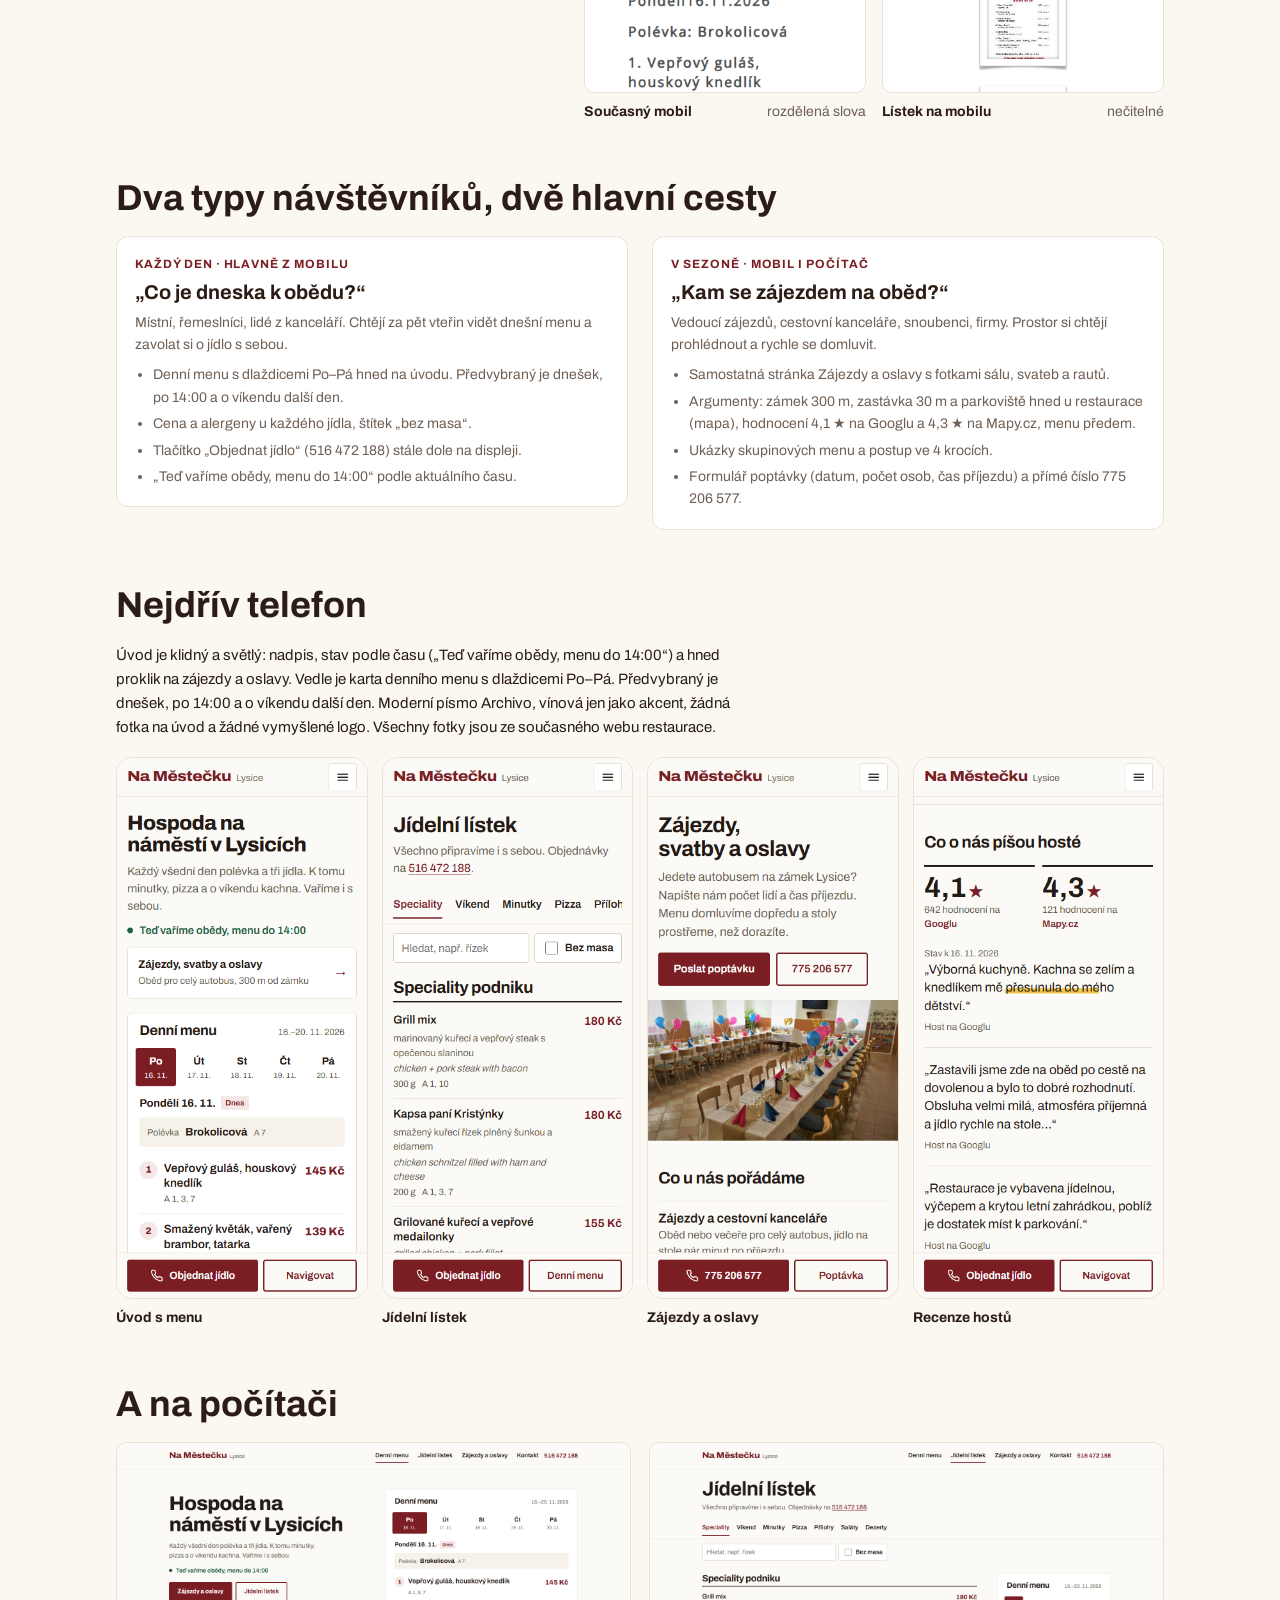
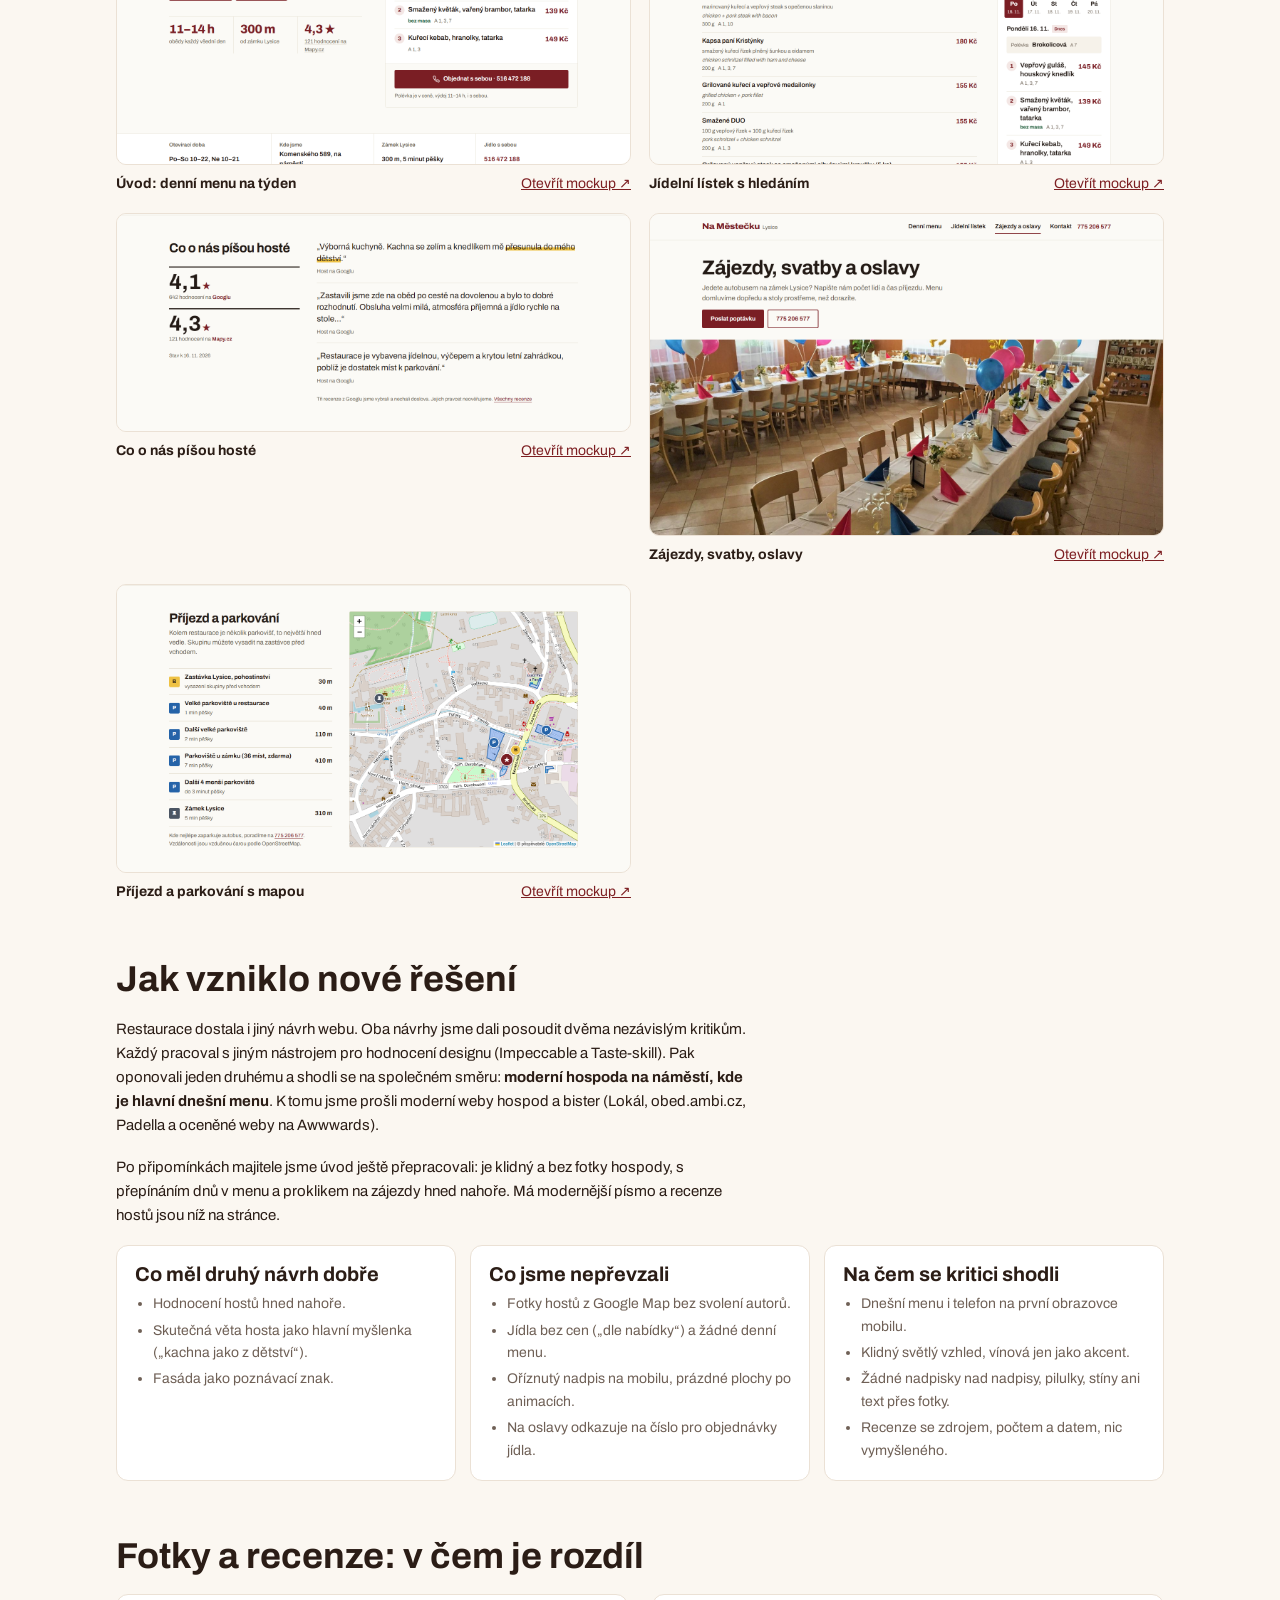
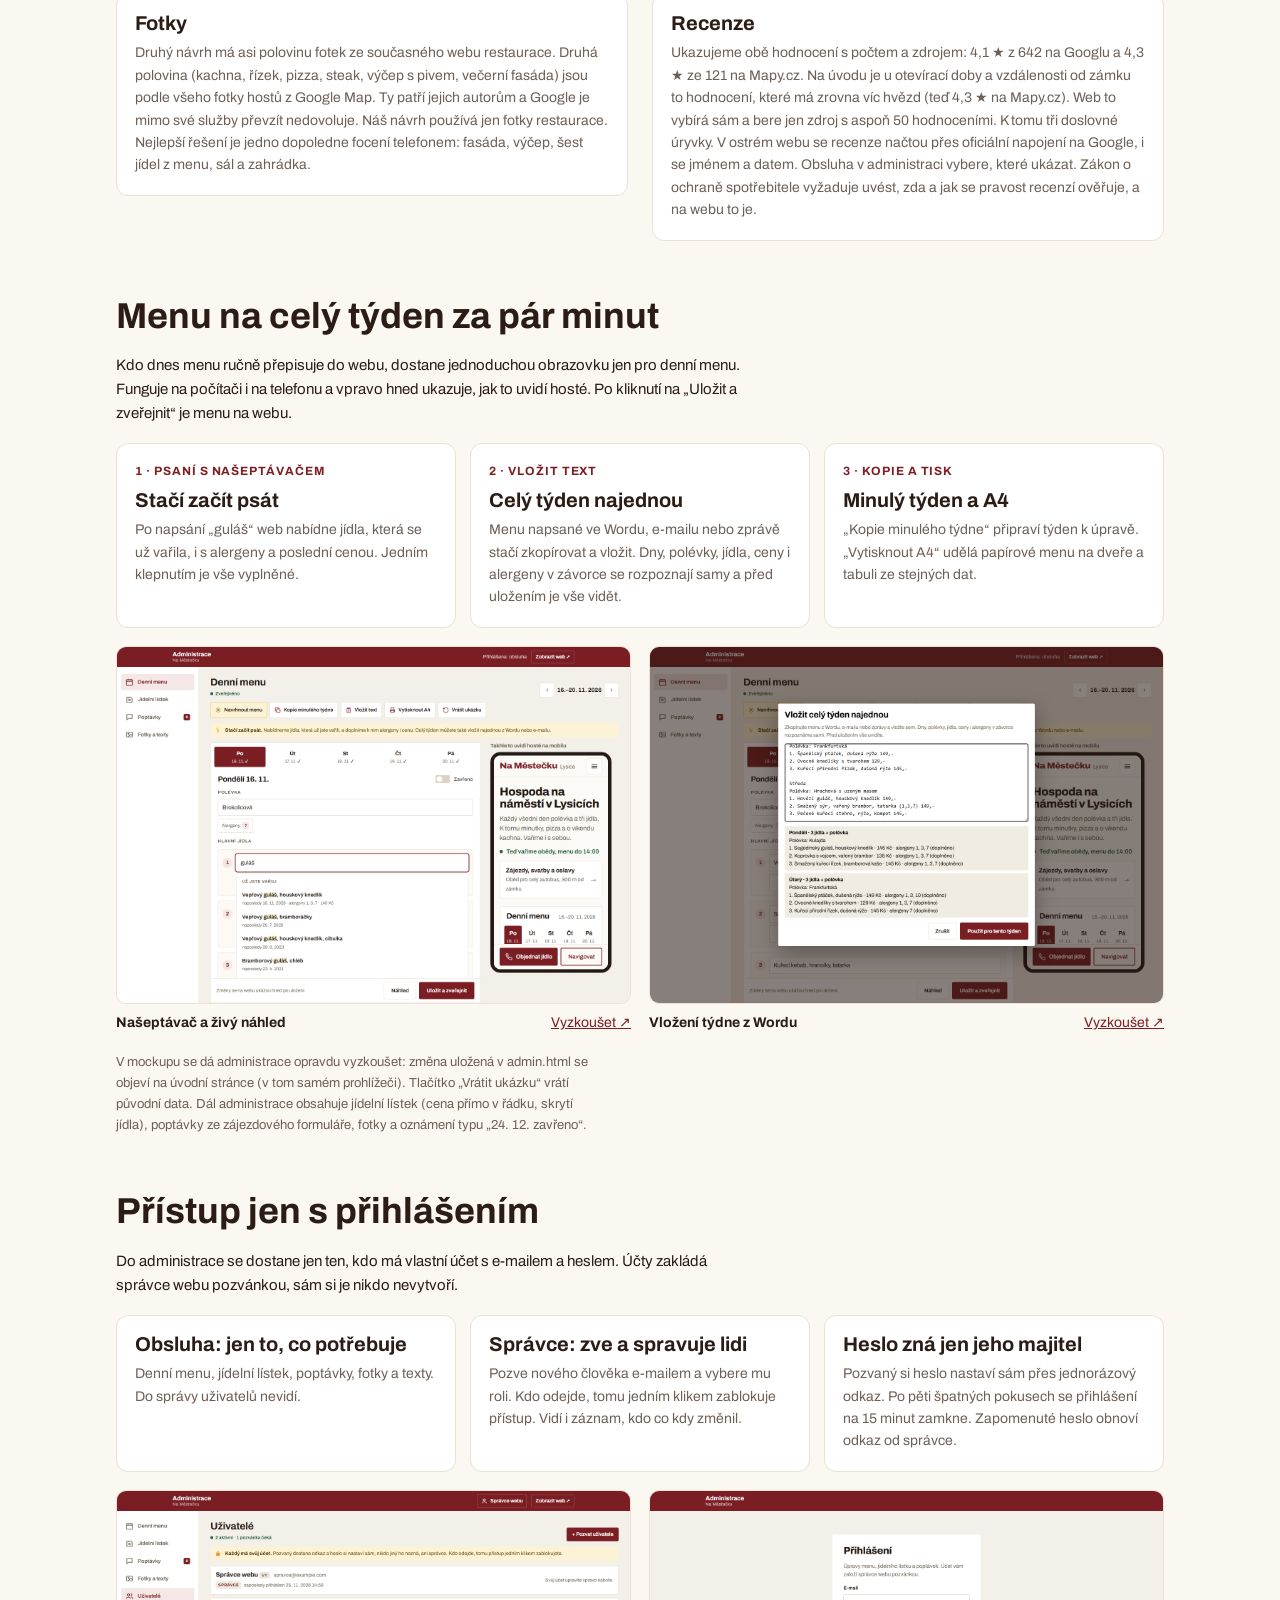
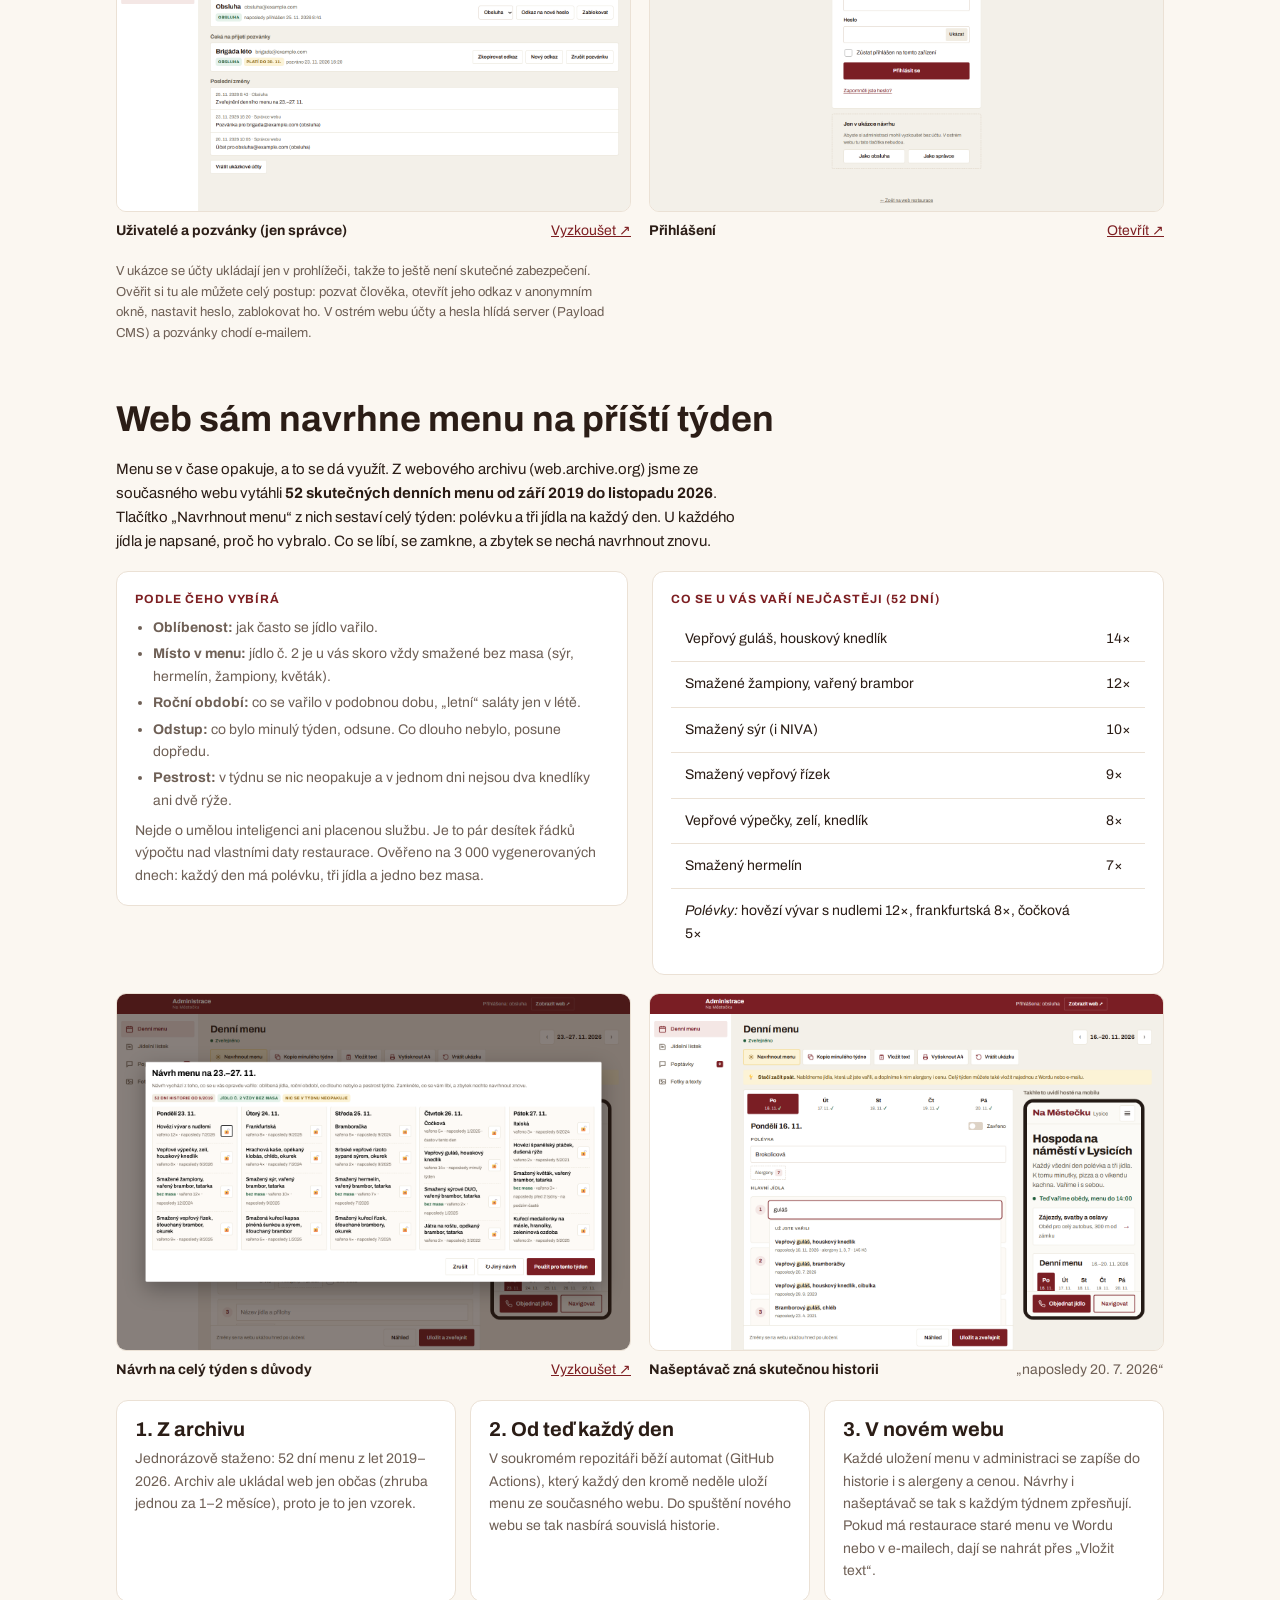
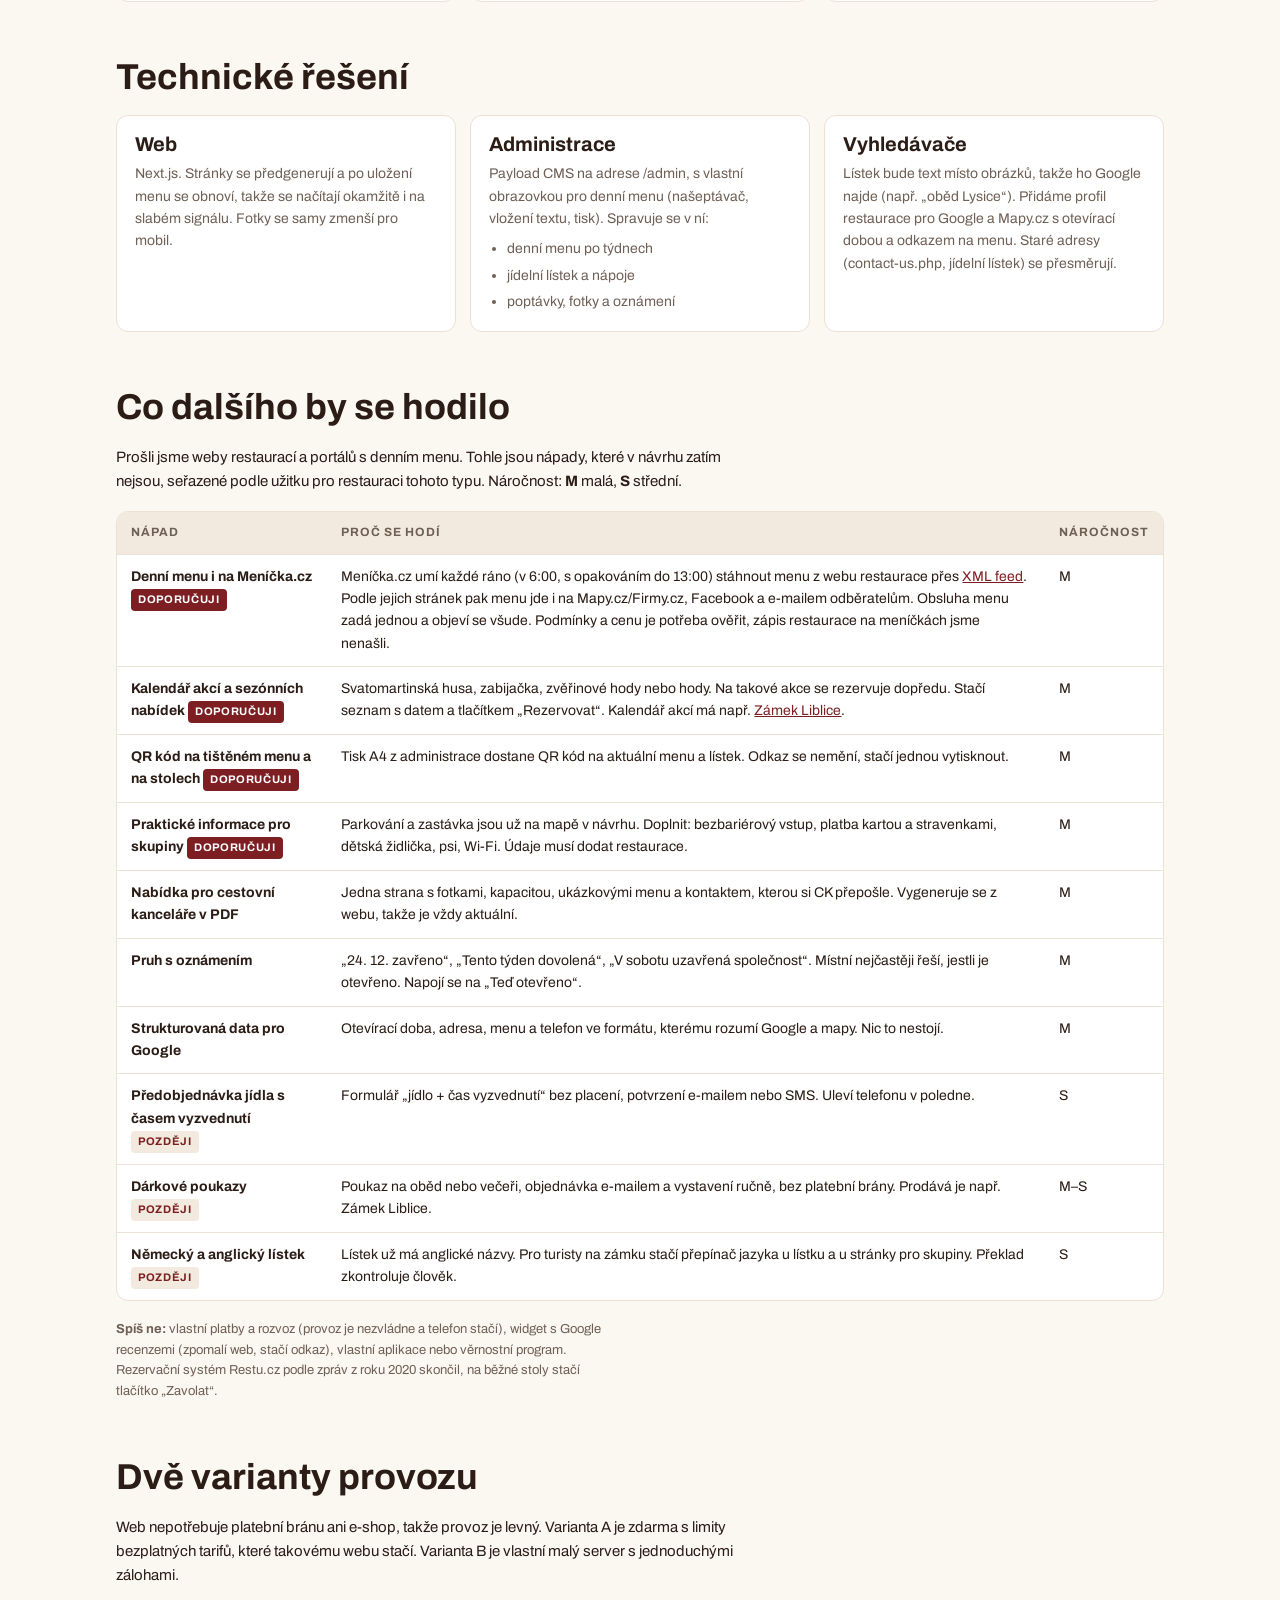
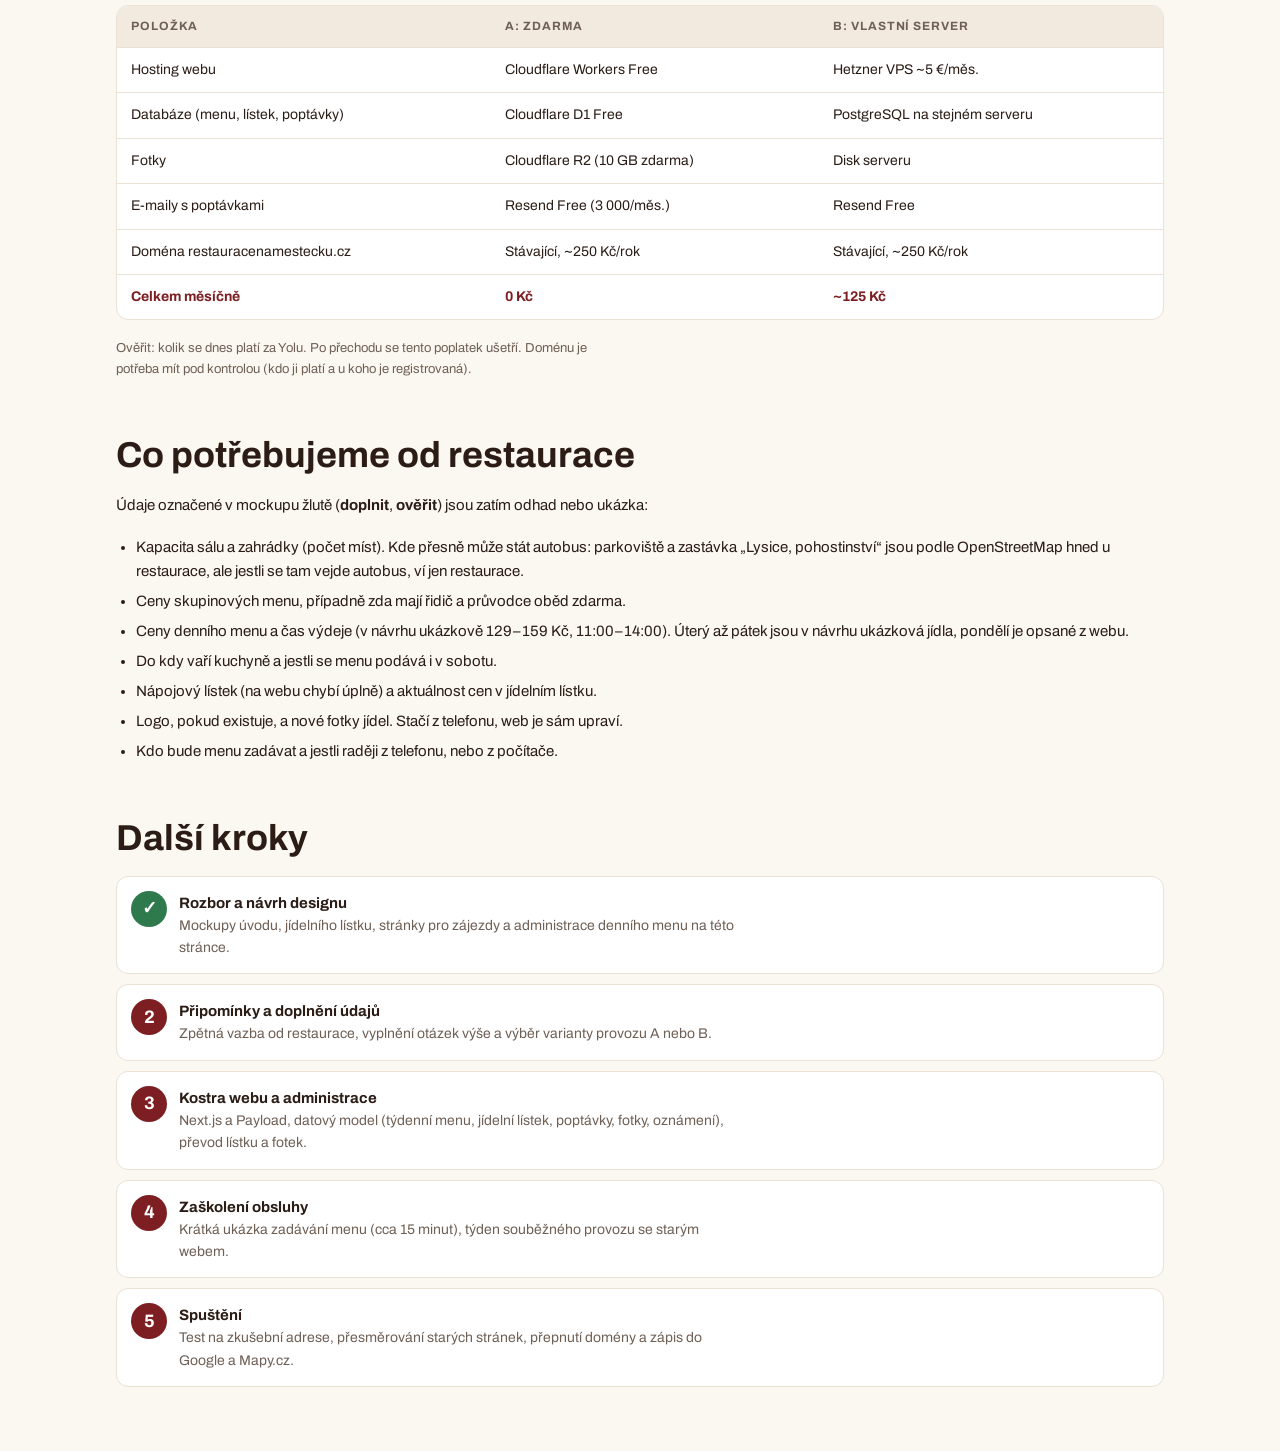
==== commit 4088672b: "Návrh: sekce přihlášení bez štítků nad nadpisy Co-Authored-By: Claude Opus 5.5 <noreply@anthropic.co" ====
--- a/index.html
+++ b/index.html
@@ -258,9 +258,9 @@
     <h2>Přístup jen s přihlášením</h2>
     <p>Do administrace se dostane jen ten, kdo má vlastní účet s e-mailem a heslem. Účty zakládá správce webu pozvánkou, sám si je nikdo nevytvoří.</p>
     <div class="cols">
-      <div class="box"><span class="tag">Obsluha</span><h3>Jen to, co potřebuje</h3><p>Denní menu, jídelní lístek, poptávky, fotky a texty. Do správy uživatelů nevidí.</p></div>
-      <div class="box"><span class="tag">Správce</span><h3>Zve a spravuje lidi</h3><p>Pozve nového člověka e-mailem a vybere mu roli. Kdo odejde, tomu jedním klikem zablokuje přístup. Vidí i záznam, kdo co kdy změnil.</p></div>
-      <div class="box"><span class="tag">Bezpečnost</span><h3>Heslo zná jen jeho majitel</h3><p>Pozvaný si heslo nastaví sám přes jednorázový odkaz. Po pěti špatných pokusech se přihlášení na 15 minut zamkne. Zapomenuté heslo obnoví odkaz od správce.</p></div>
+      <div class="box"><h3>Obsluha: jen to, co potřebuje</h3><p>Denní menu, jídelní lístek, poptávky, fotky a texty. Do správy uživatelů nevidí.</p></div>
+      <div class="box"><h3>Správce: zve a spravuje lidi</h3><p>Pozve nového člověka e-mailem a vybere mu roli. Kdo odejde, tomu jedním klikem zablokuje přístup. Vidí i záznam, kdo co kdy změnil.</p></div>
+      <div class="box"><h3>Heslo zná jen jeho majitel</h3><p>Pozvaný si heslo nastaví sám přes jednorázový odkaz. Po pěti špatných pokusech se přihlášení na 15 minut zamkne. Zapomenuté heslo obnoví odkaz od správce.</p></div>
     </div>
     <div class="shots">
       <figure class="shot"><img src="screenshots/desktop-admin-uzivatele.png" alt="Administrace – správa uživatelů, role a pozvánky"><figcaption><b>Uživatelé a pozvánky (jen správce)</b><a href="admin.html#uzivatele" target="_blank" rel="noopener">Vyzkoušet ↗</a></figcaption></figure>
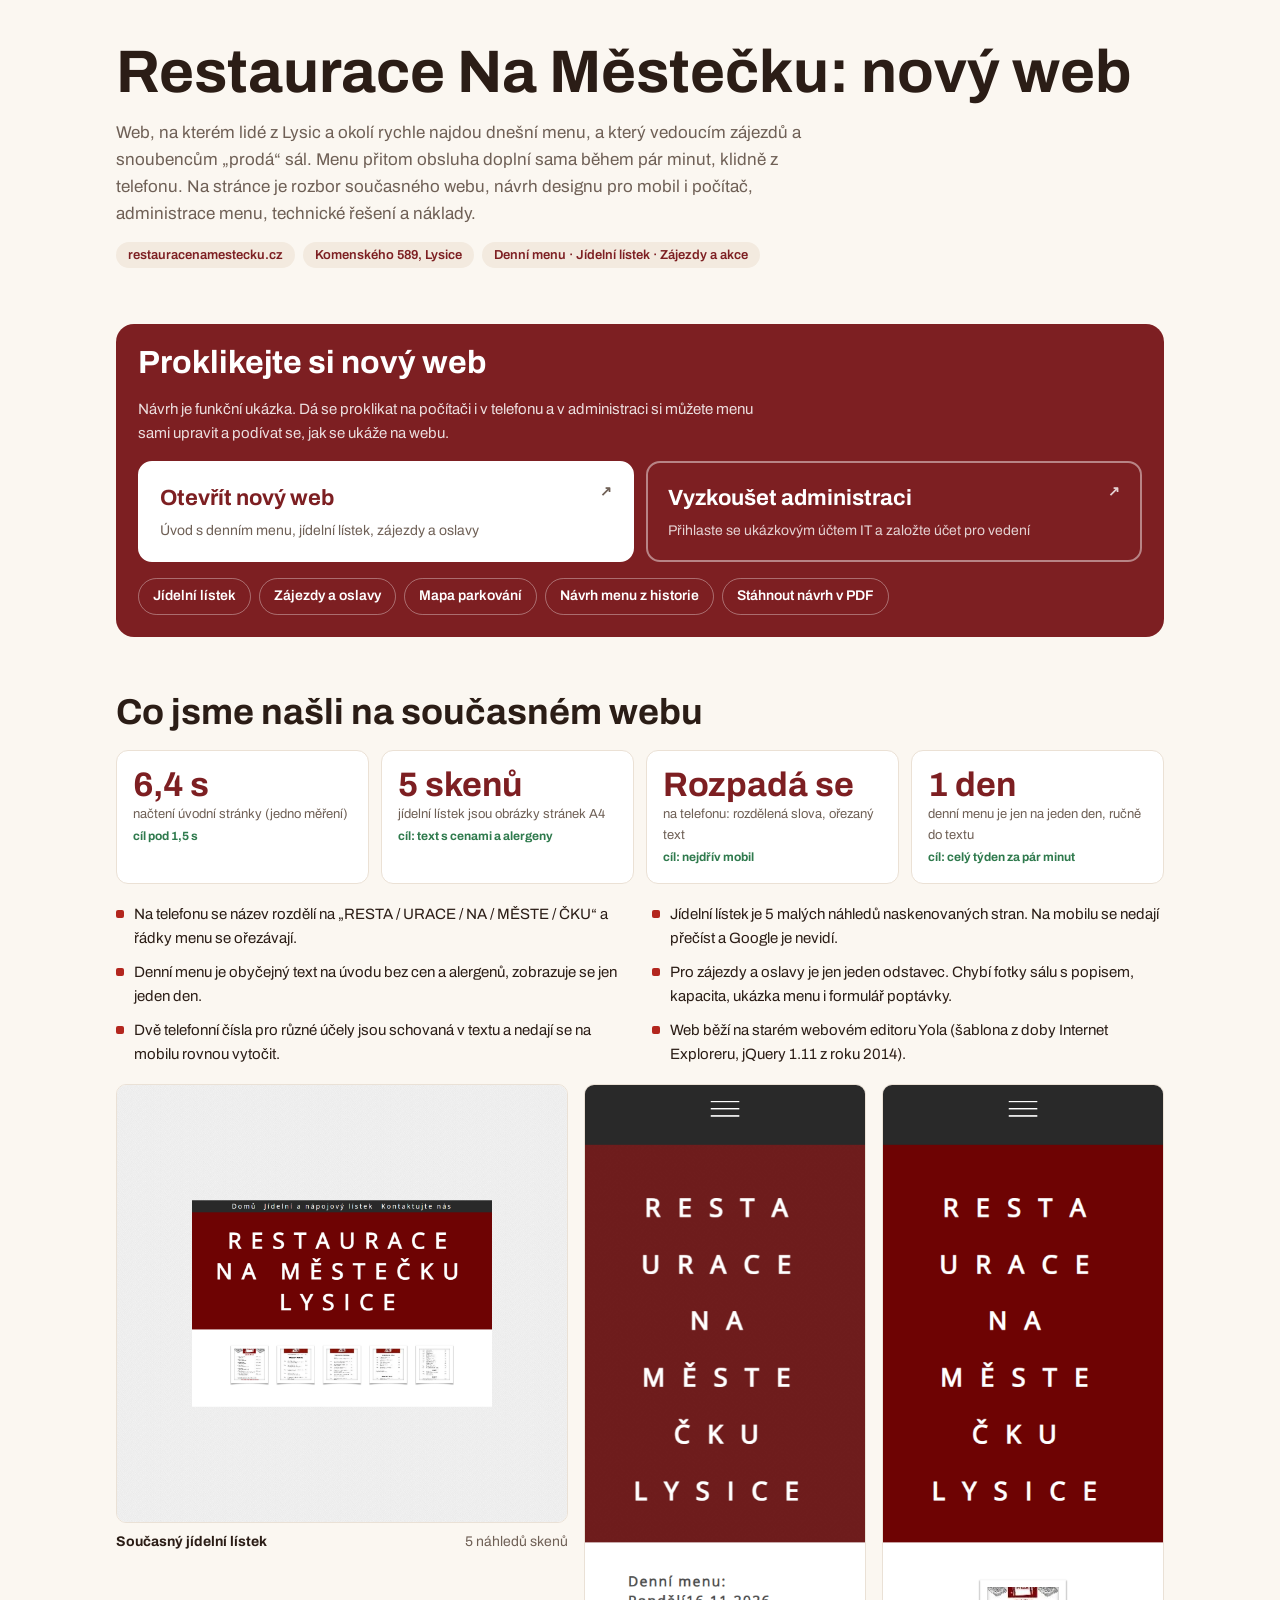
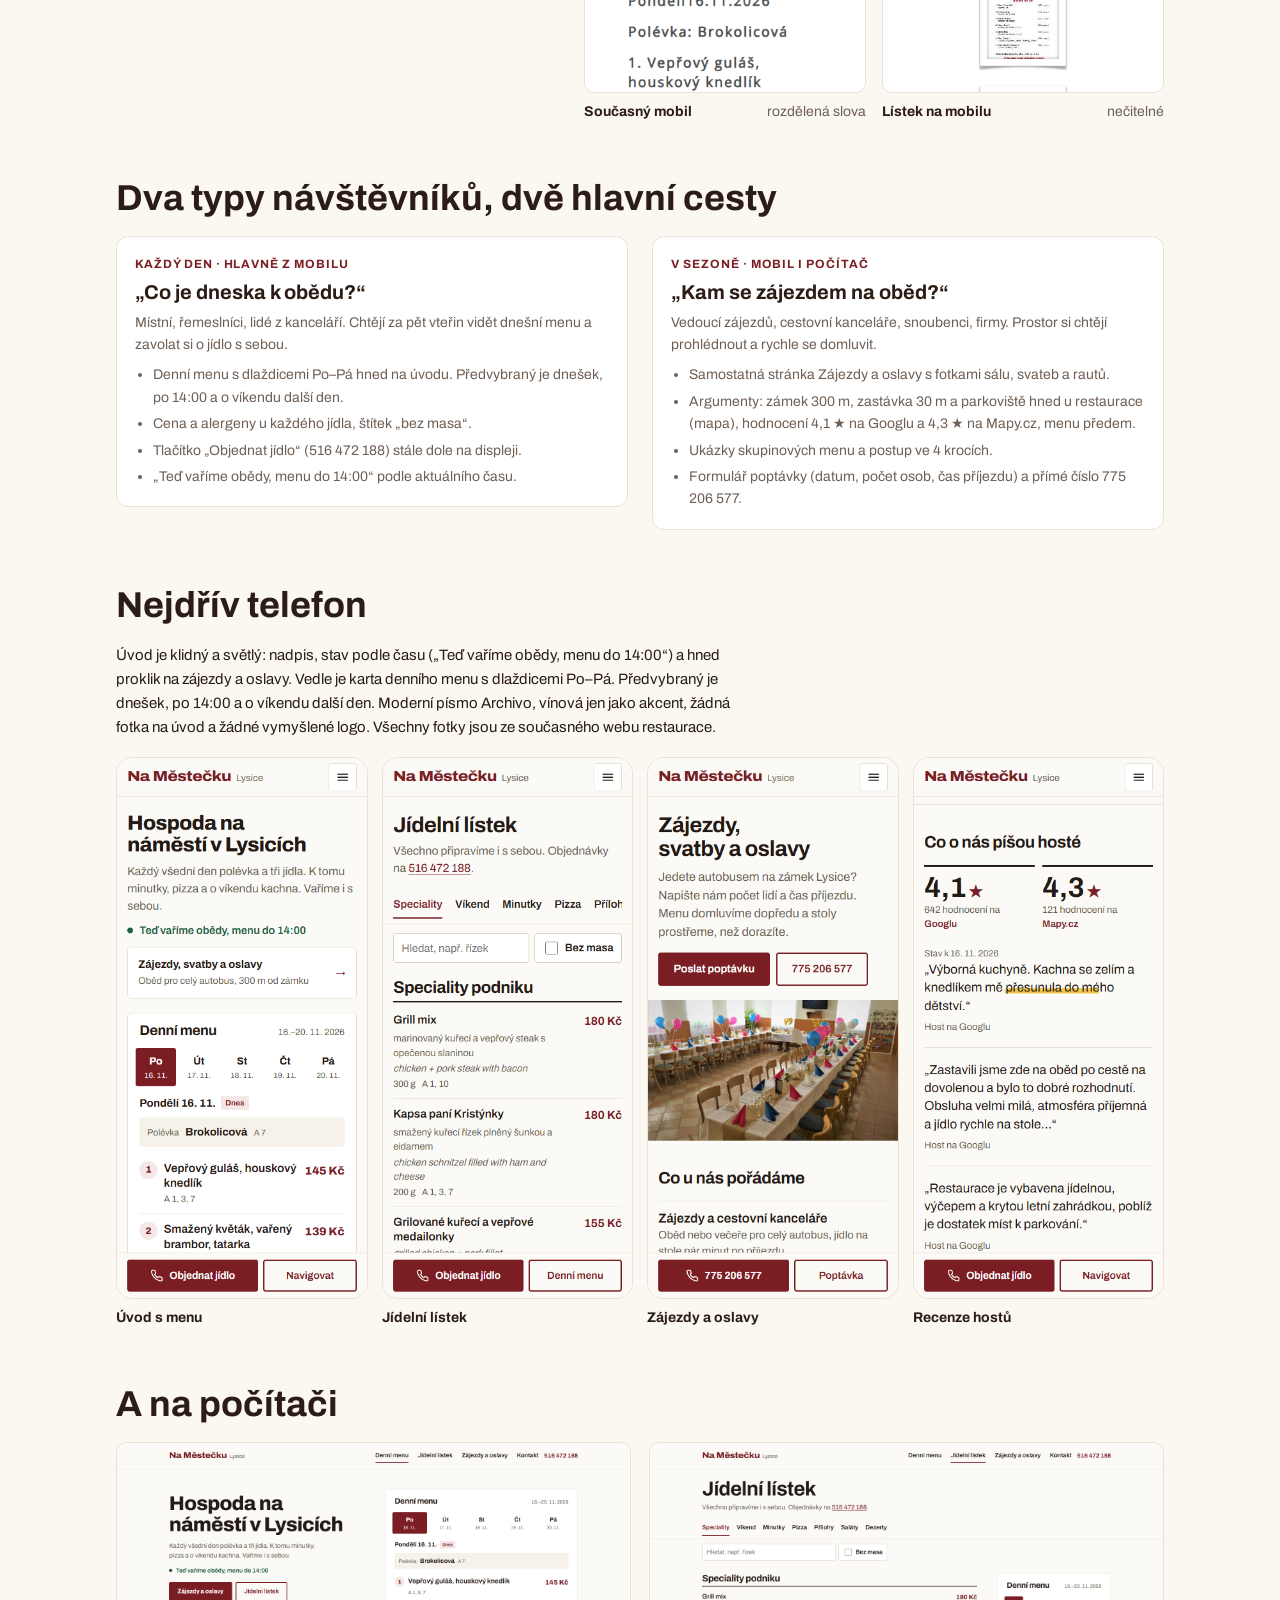
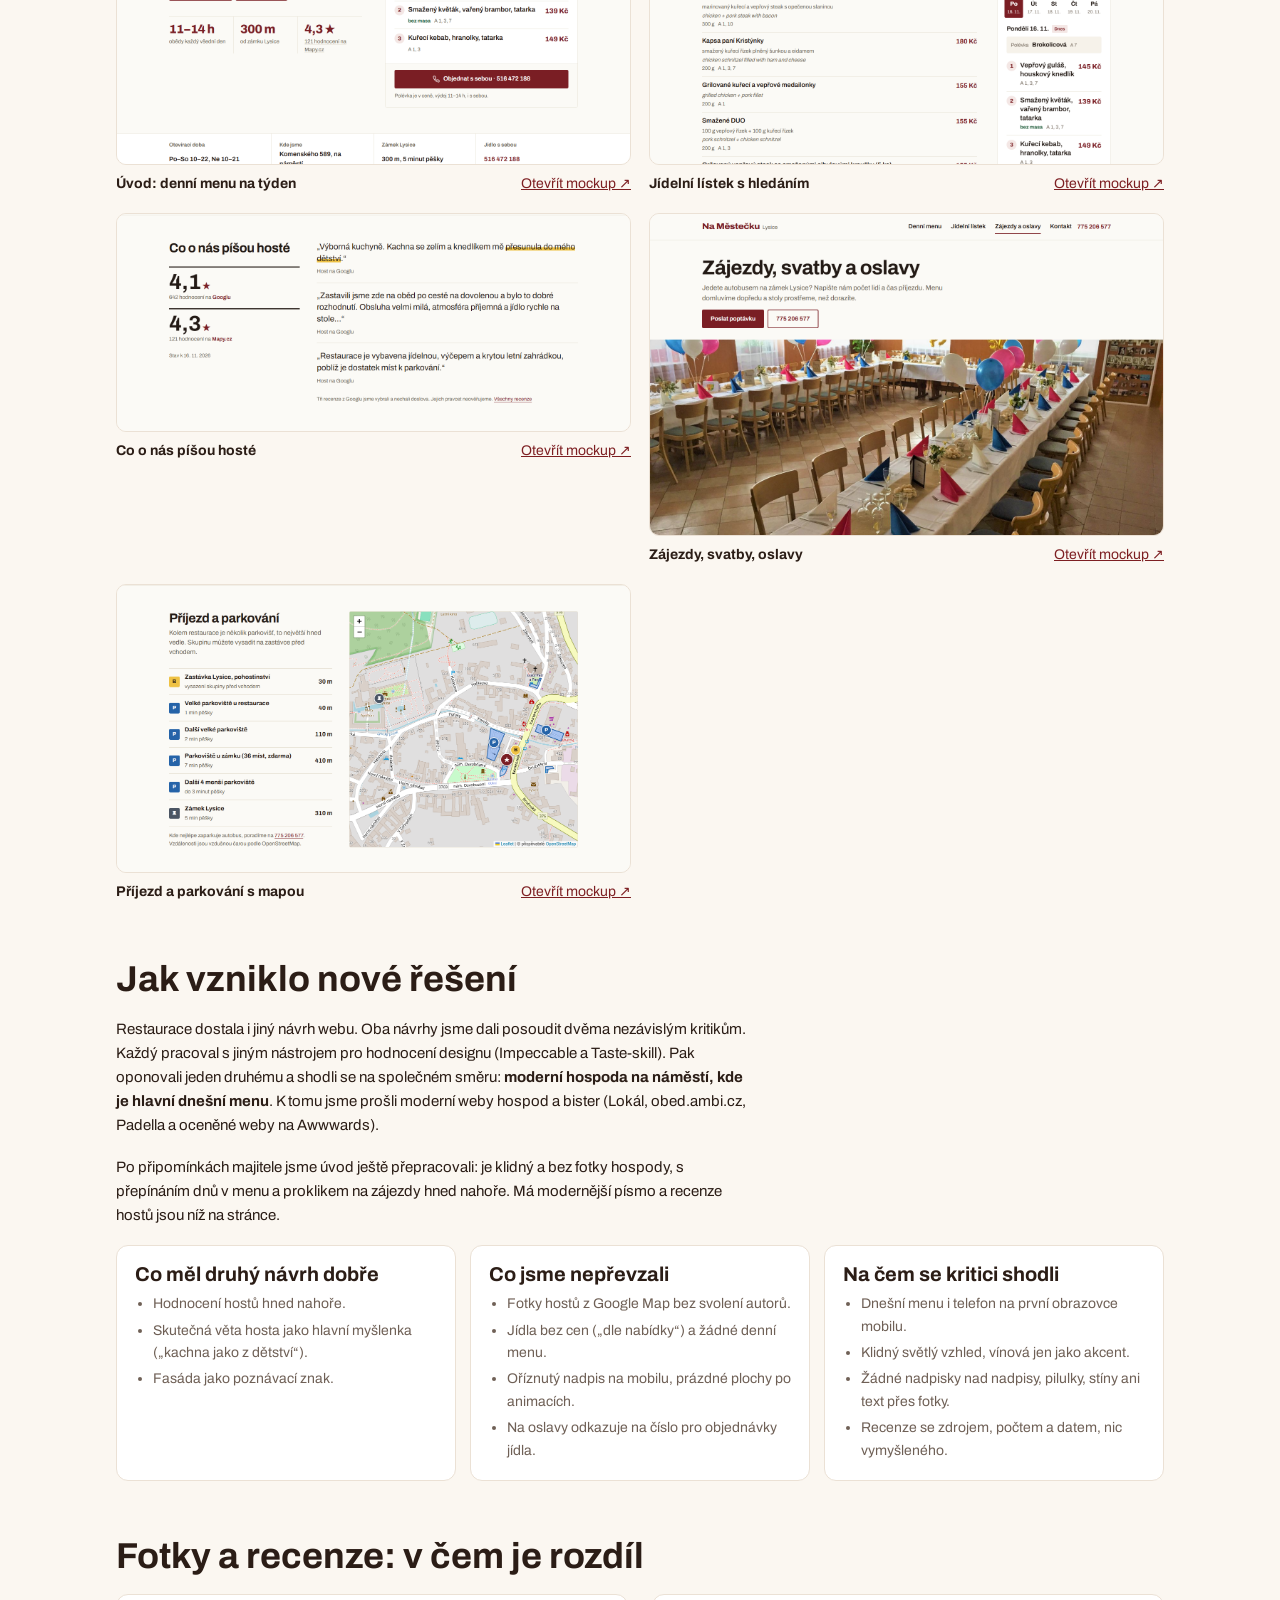
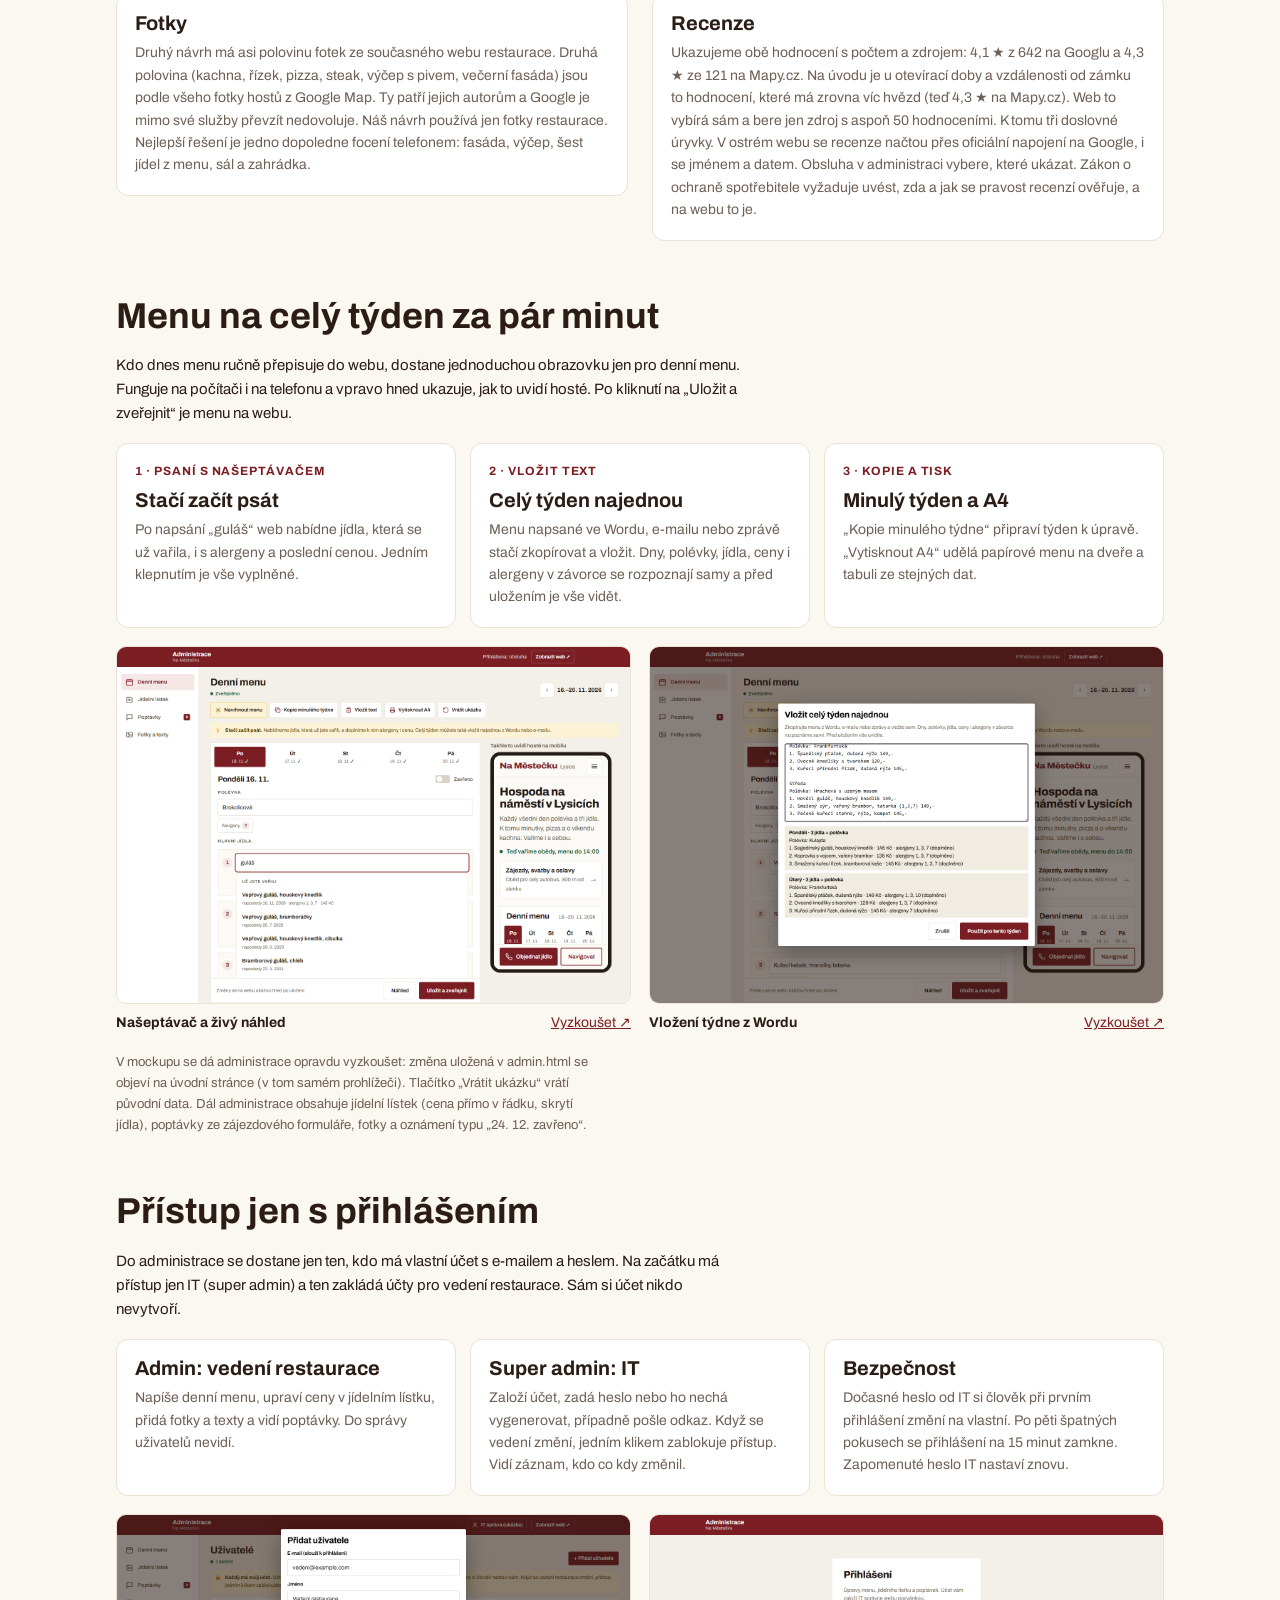
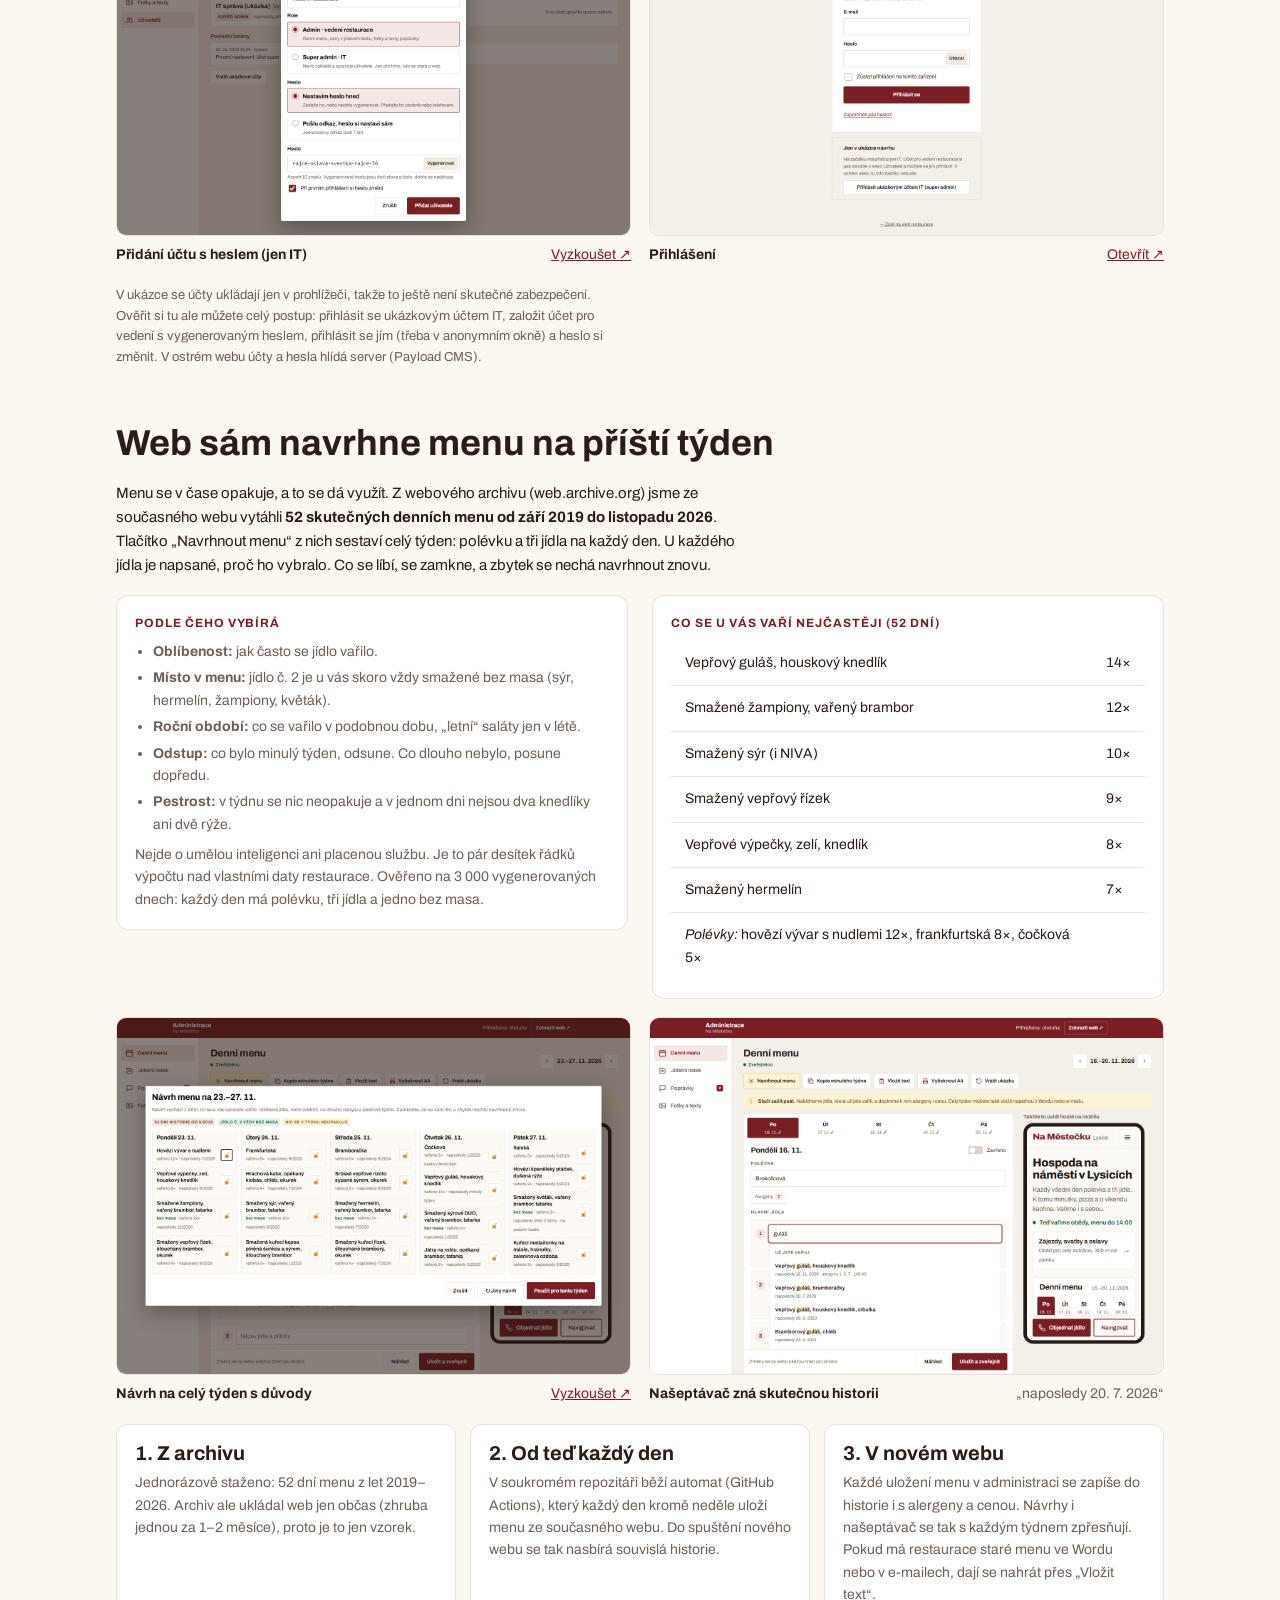
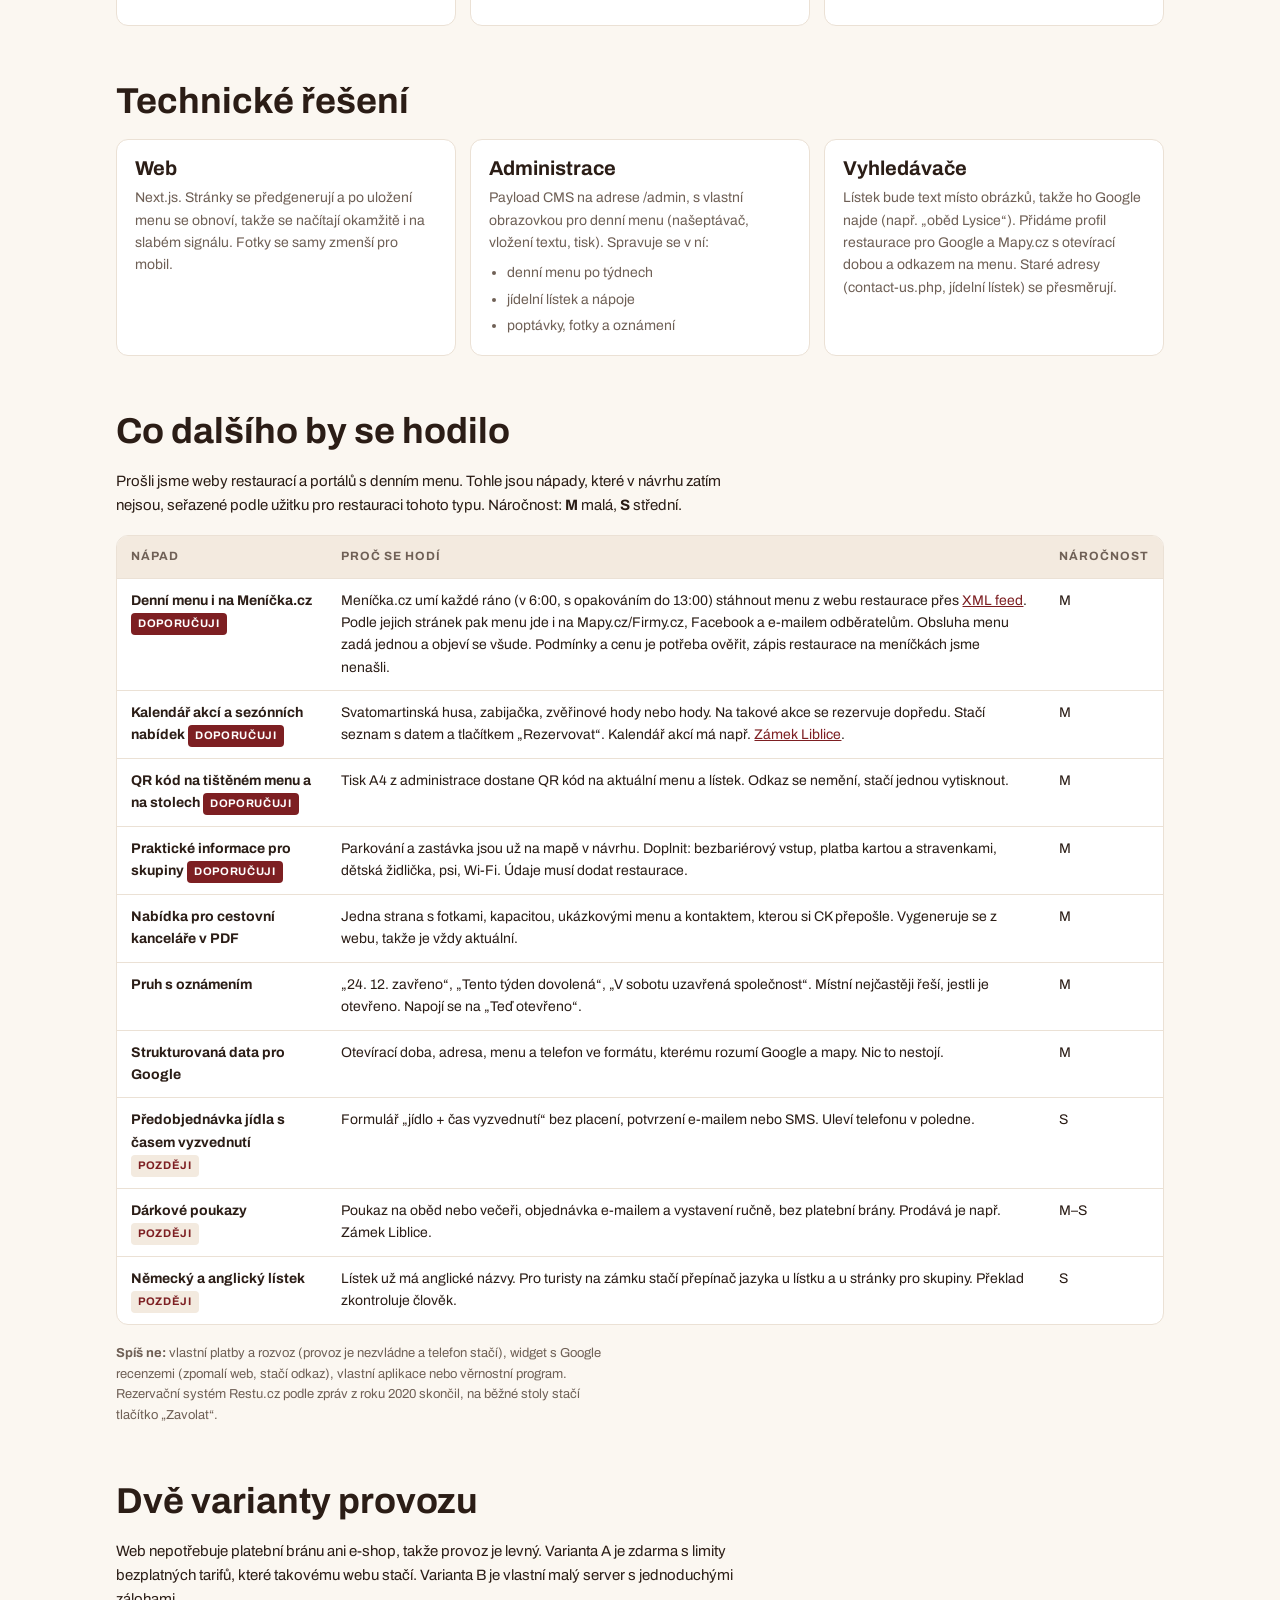
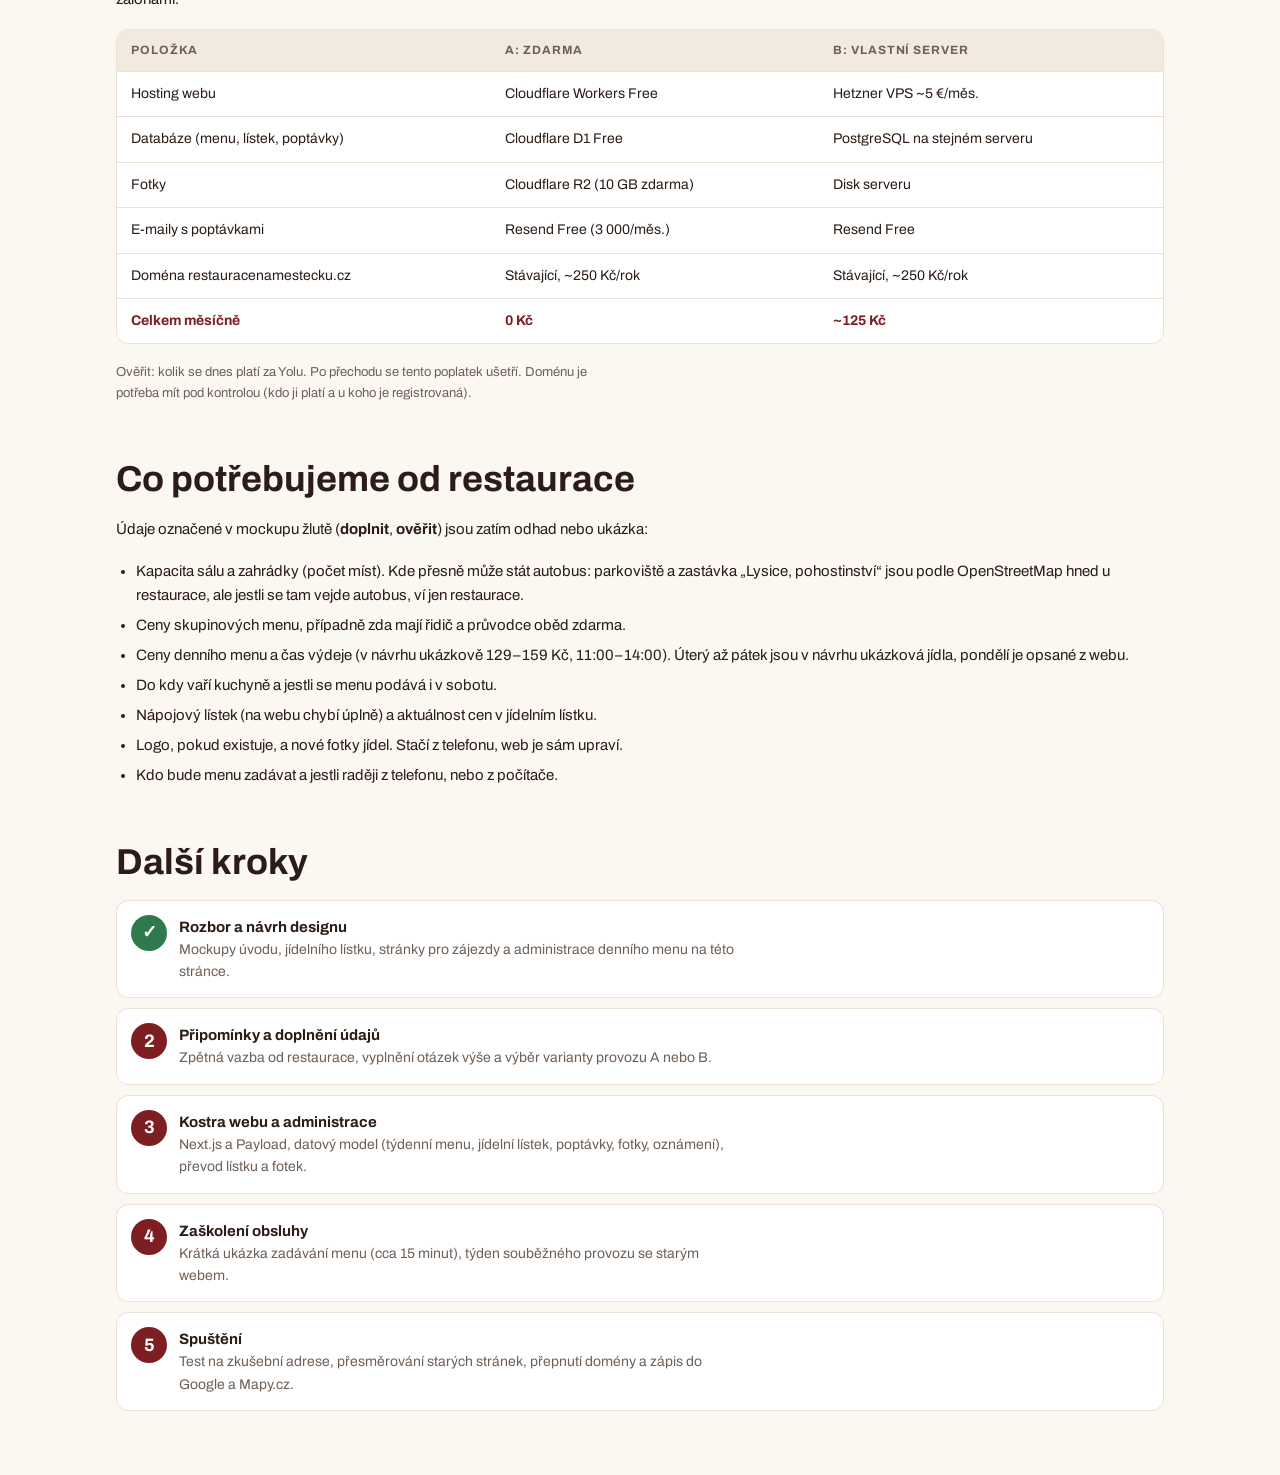
==== commit 8eb0f30e: "Role super admin a admin, založení účtu s heslem Co-Authored-By: Claude Opus 5.5 <noreply@anthropic." ====
--- a/index.html
+++ b/index.html
@@ -155,7 +155,7 @@
     <p>Návrh je funkční ukázka. Dá se proklikat na počítači i v telefonu a v administraci si můžete menu sami upravit a podívat se, jak se ukáže na webu.</p>
     <div class="try-main">
       <a class="try-btn" href="uvod.html" target="_blank" rel="noopener"><b>Otevřít nový web <span aria-hidden="true">↗</span></b><span>Úvod s denním menu, jídelní lístek, zájezdy a oslavy</span></a>
-      <a class="try-btn alt" href="admin.html" target="_blank" rel="noopener"><b>Vyzkoušet administraci <span aria-hidden="true">↗</span></b><span>Přihlaste se tlačítkem „Jako obsluha“ nebo „Jako správce“</span></a>
+      <a class="try-btn alt" href="admin.html" target="_blank" rel="noopener"><b>Vyzkoušet administraci <span aria-hidden="true">↗</span></b><span>Přihlaste se ukázkovým účtem IT a založte účet pro vedení</span></a>
     </div>
     <div class="try-links">
       <a href="listek.html" target="_blank" rel="noopener">Jídelní lístek</a>
@@ -256,17 +256,17 @@
 
   <section>
     <h2>Přístup jen s přihlášením</h2>
-    <p>Do administrace se dostane jen ten, kdo má vlastní účet s e-mailem a heslem. Účty zakládá správce webu pozvánkou, sám si je nikdo nevytvoří.</p>
-    <div class="cols">
-      <div class="box"><h3>Obsluha: jen to, co potřebuje</h3><p>Denní menu, jídelní lístek, poptávky, fotky a texty. Do správy uživatelů nevidí.</p></div>
-      <div class="box"><h3>Správce: zve a spravuje lidi</h3><p>Pozve nového člověka e-mailem a vybere mu roli. Kdo odejde, tomu jedním klikem zablokuje přístup. Vidí i záznam, kdo co kdy změnil.</p></div>
-      <div class="box"><h3>Heslo zná jen jeho majitel</h3><p>Pozvaný si heslo nastaví sám přes jednorázový odkaz. Po pěti špatných pokusech se přihlášení na 15 minut zamkne. Zapomenuté heslo obnoví odkaz od správce.</p></div>
+    <p>Do administrace se dostane jen ten, kdo má vlastní účet s e-mailem a heslem. Na začátku má přístup jen IT (super admin) a ten zakládá účty pro vedení restaurace. Sám si účet nikdo nevytvoří.</p>
+    <div class="cols">
+      <div class="box"><h3>Admin: vedení restaurace</h3><p>Napíše denní menu, upraví ceny v jídelním lístku, přidá fotky a texty a vidí poptávky. Do správy uživatelů nevidí.</p></div>
+      <div class="box"><h3>Super admin: IT</h3><p>Založí účet, zadá heslo nebo ho nechá vygenerovat, případně pošle odkaz. Když se vedení změní, jedním klikem zablokuje přístup. Vidí záznam, kdo co kdy změnil.</p></div>
+      <div class="box"><h3>Bezpečnost</h3><p>Dočasné heslo od IT si člověk při prvním přihlášení změní na vlastní. Po pěti špatných pokusech se přihlášení na 15 minut zamkne. Zapomenuté heslo IT nastaví znovu.</p></div>
     </div>
     <div class="shots">
-      <figure class="shot"><img src="screenshots/desktop-admin-uzivatele.png" alt="Administrace – správa uživatelů, role a pozvánky"><figcaption><b>Uživatelé a pozvánky (jen správce)</b><a href="admin.html#uzivatele" target="_blank" rel="noopener">Vyzkoušet ↗</a></figcaption></figure>
+      <figure class="shot"><img src="screenshots/desktop-admin-uzivatele.png" alt="Administrace – přidání uživatele s vygenerovaným heslem"><figcaption><b>Přidání účtu s heslem (jen IT)</b><a href="admin.html#uzivatele" target="_blank" rel="noopener">Vyzkoušet ↗</a></figcaption></figure>
       <figure class="shot"><img src="screenshots/desktop-prihlaseni.png" alt="Přihlášení do administrace"><figcaption><b>Přihlášení</b><a href="prihlaseni.html" target="_blank" rel="noopener">Otevřít ↗</a></figcaption></figure>
     </div>
-    <p class="note">V ukázce se účty ukládají jen v prohlížeči, takže to ještě není skutečné zabezpečení. Ověřit si tu ale můžete celý postup: pozvat člověka, otevřít jeho odkaz v anonymním okně, nastavit heslo, zablokovat ho. V ostrém webu účty a hesla hlídá server (Payload CMS) a pozvánky chodí e-mailem.</p>
+    <p class="note">V ukázce se účty ukládají jen v prohlížeči, takže to ještě není skutečné zabezpečení. Ověřit si tu ale můžete celý postup: přihlásit se ukázkovým účtem IT, založit účet pro vedení s vygenerovaným heslem, přihlásit se jím (třeba v anonymním okně) a heslo si změnit. V ostrém webu účty a hesla hlídá server (Payload CMS).</p>
   </section>
 
   <section>
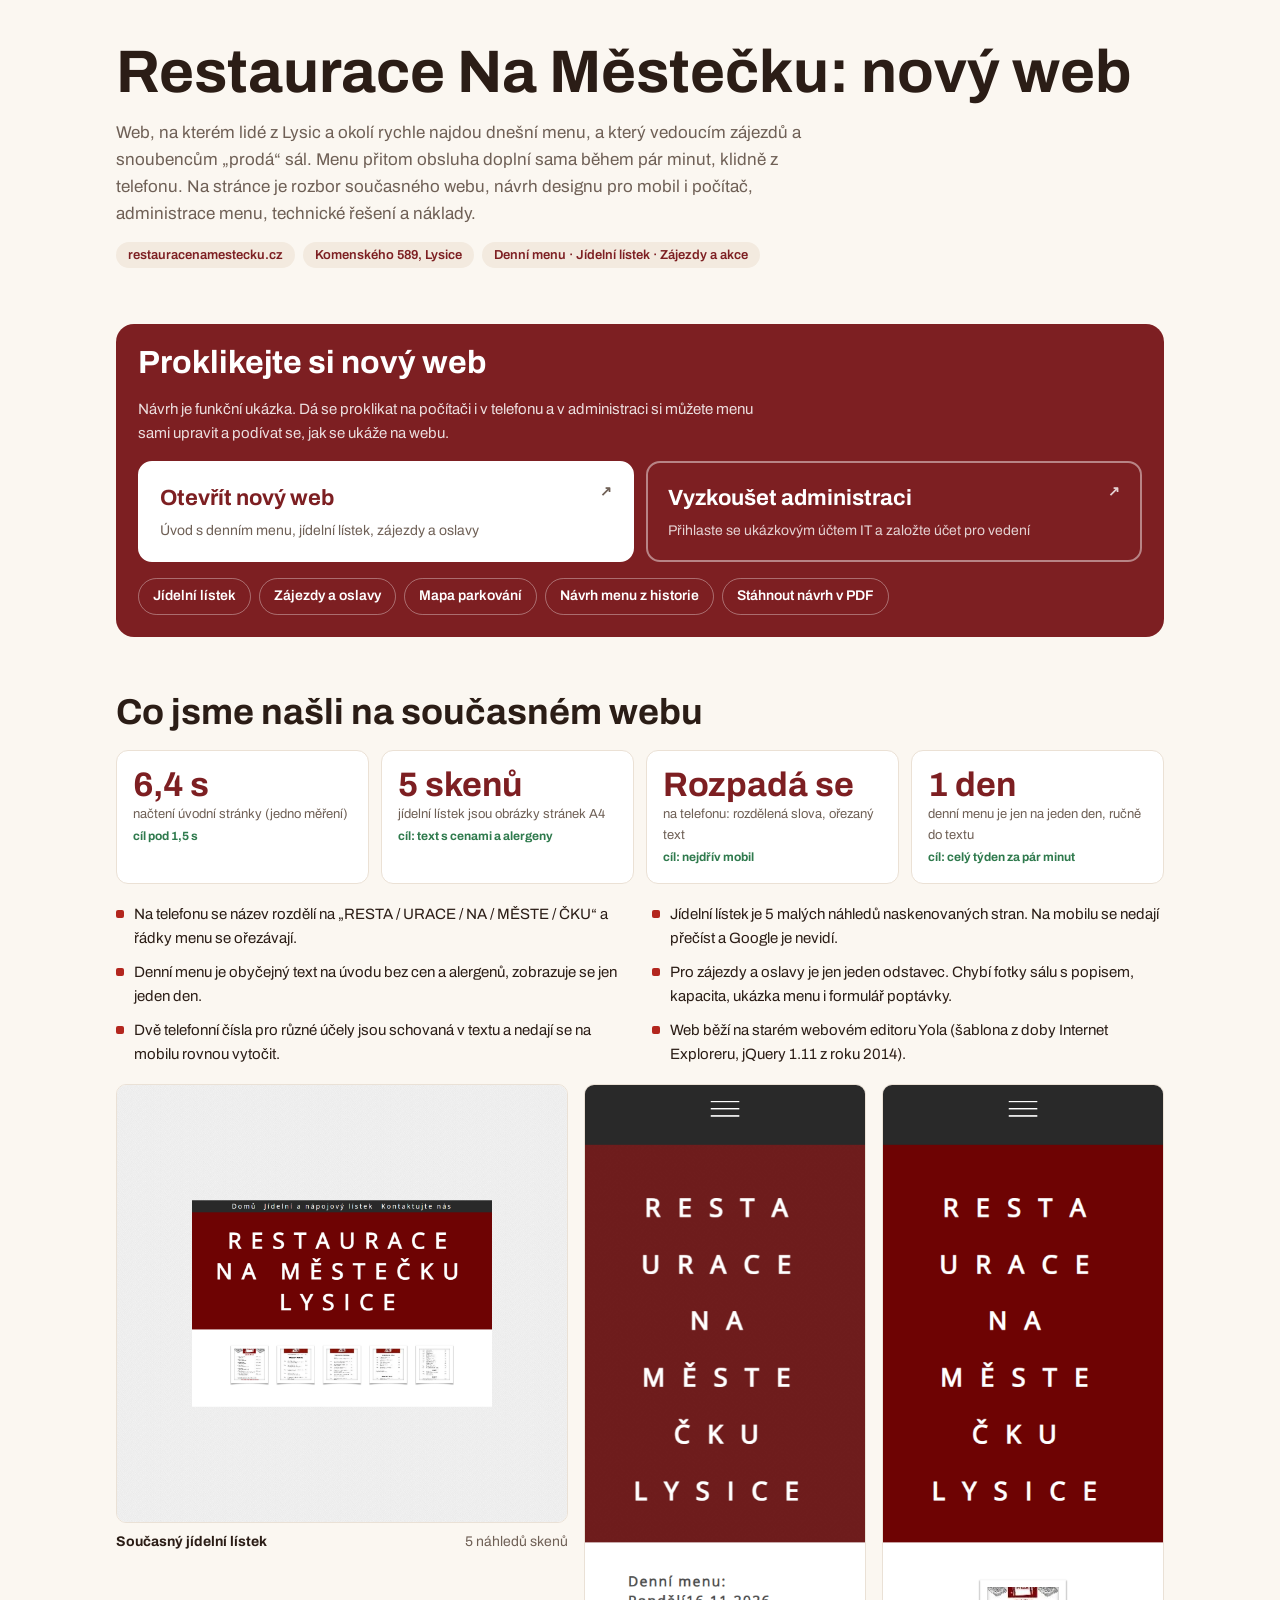
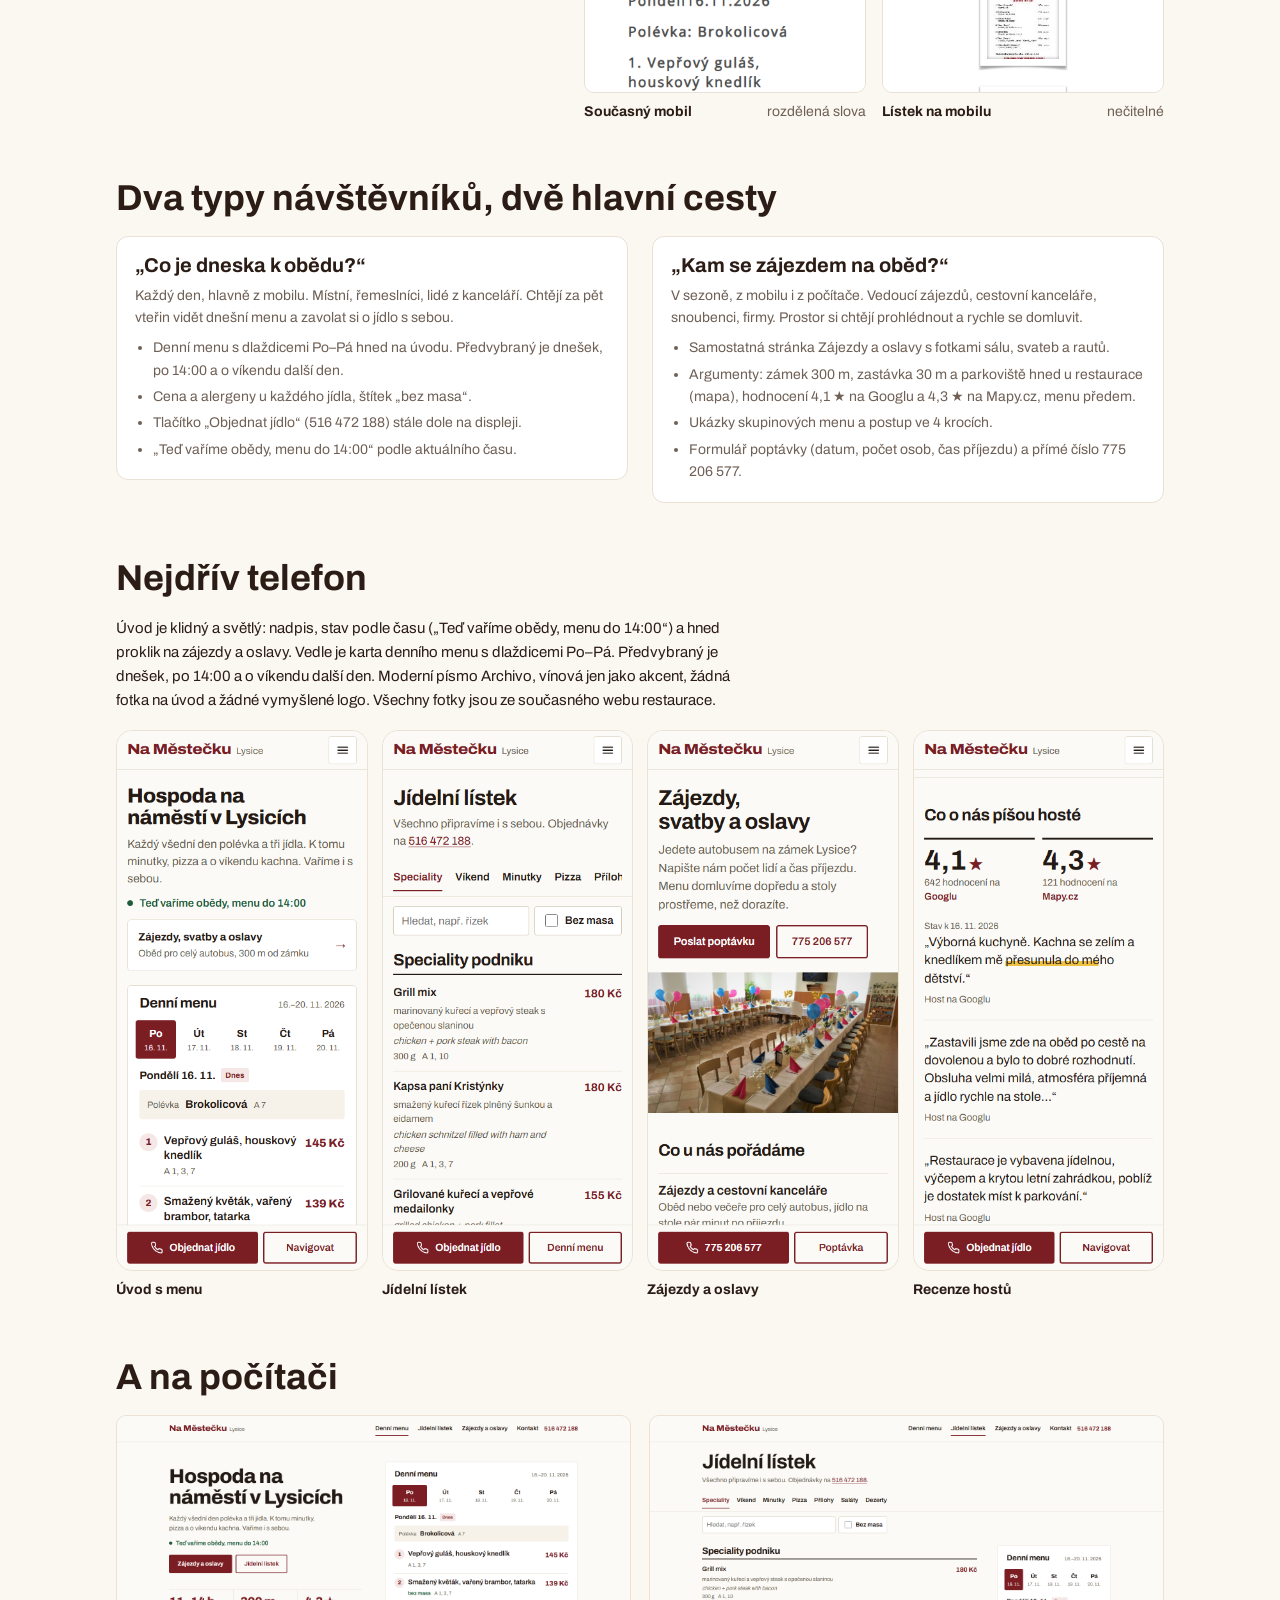
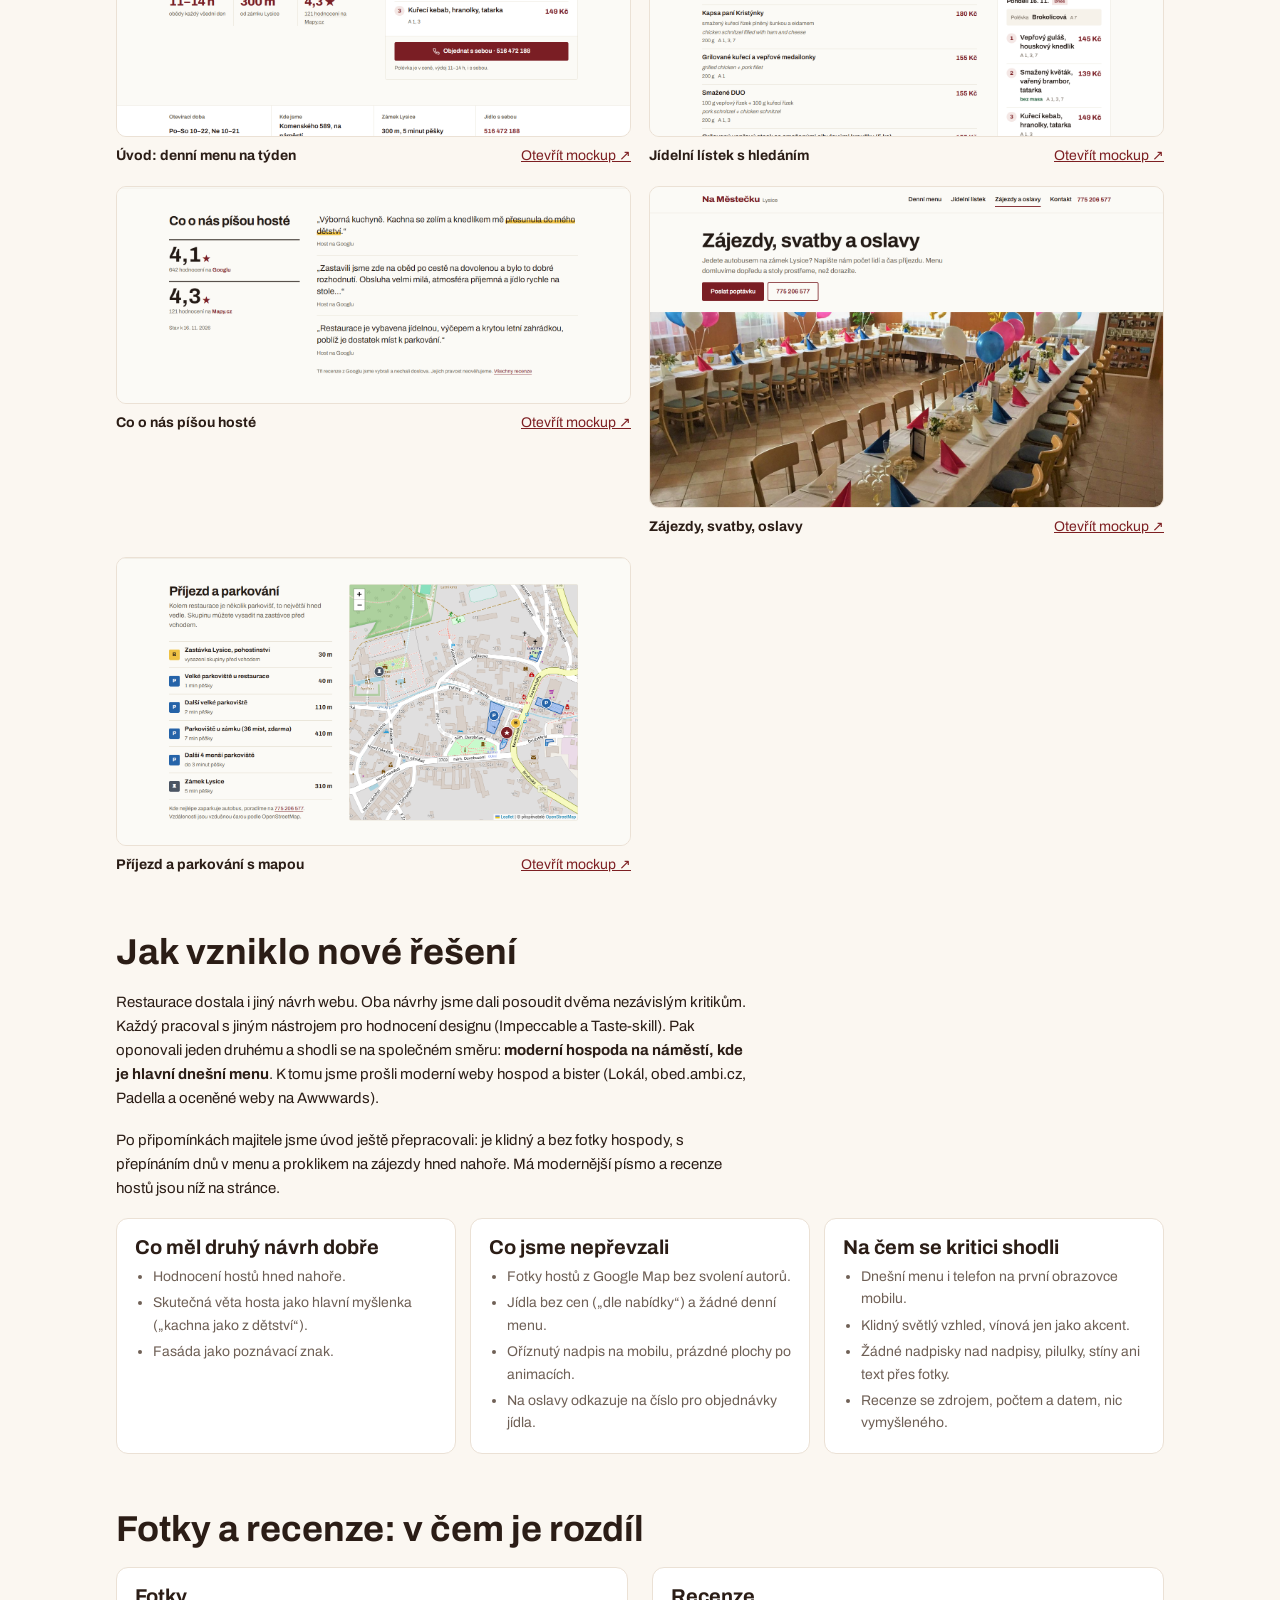
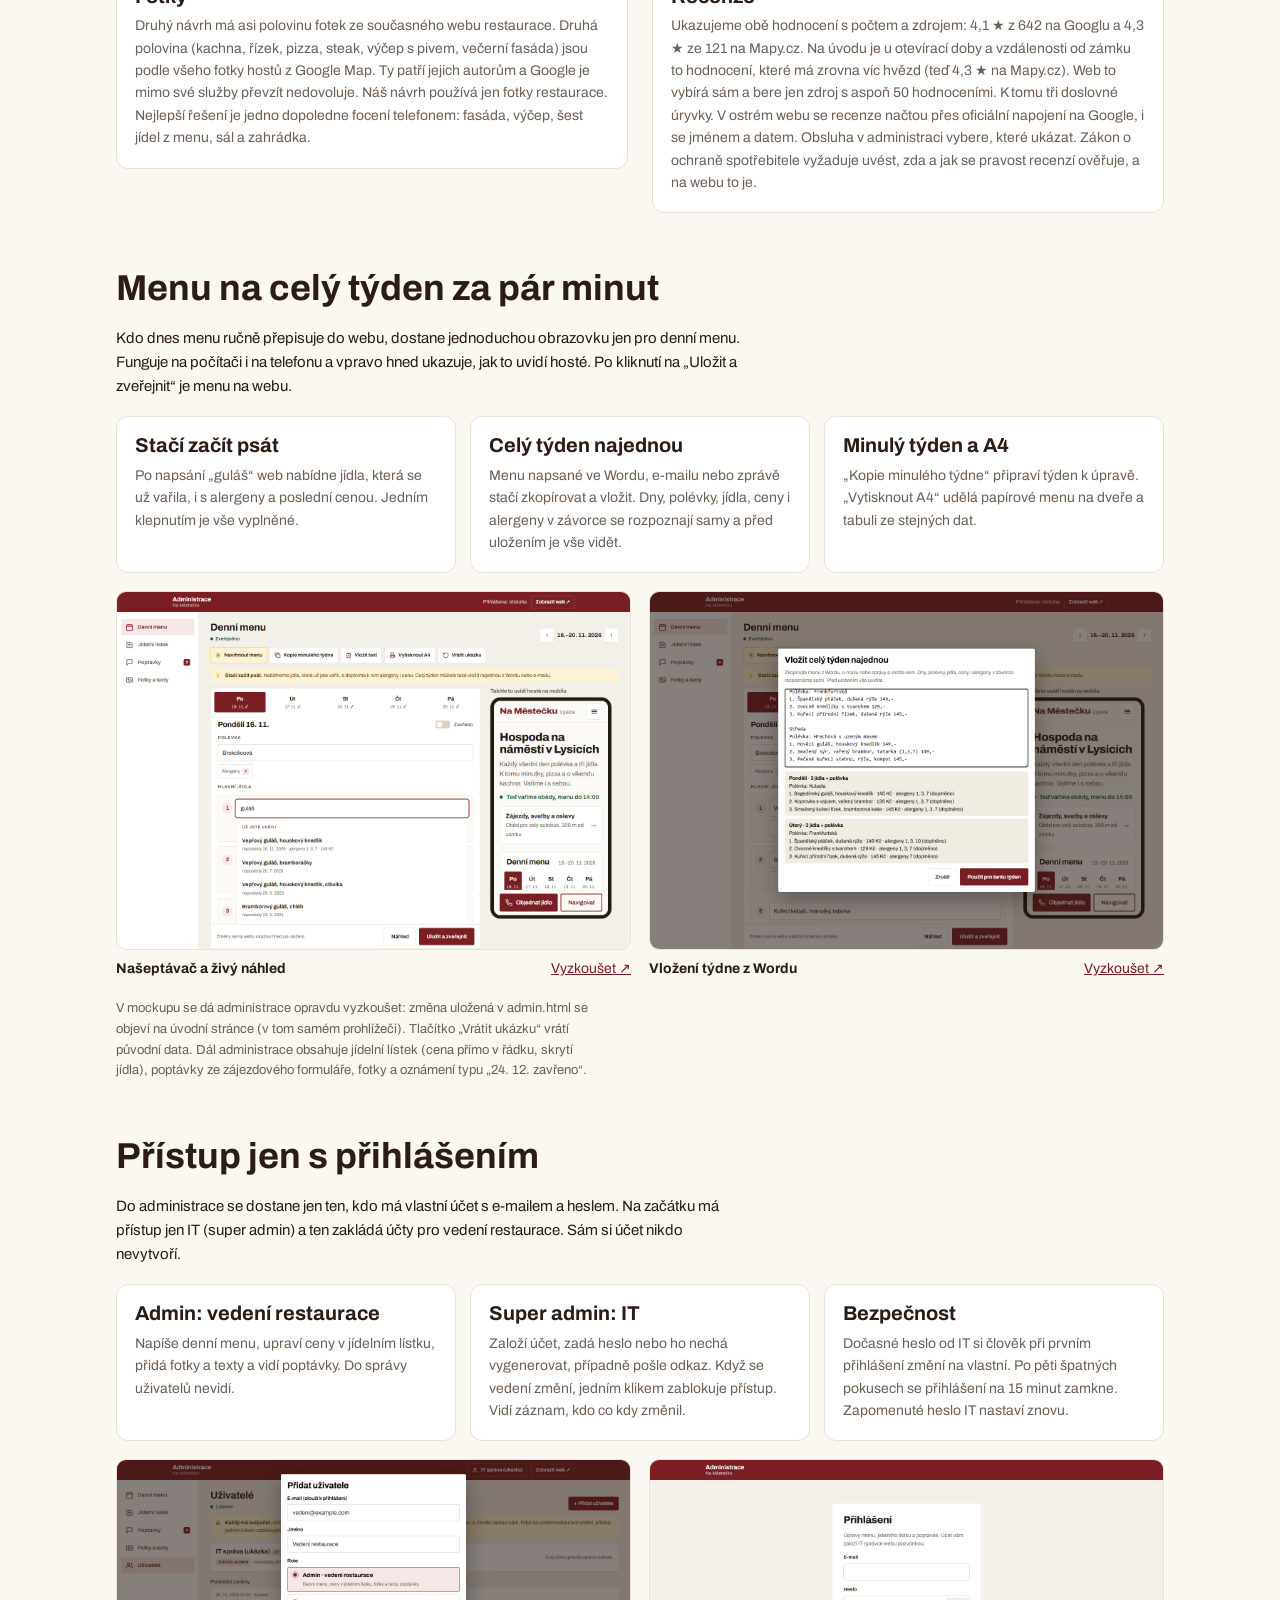
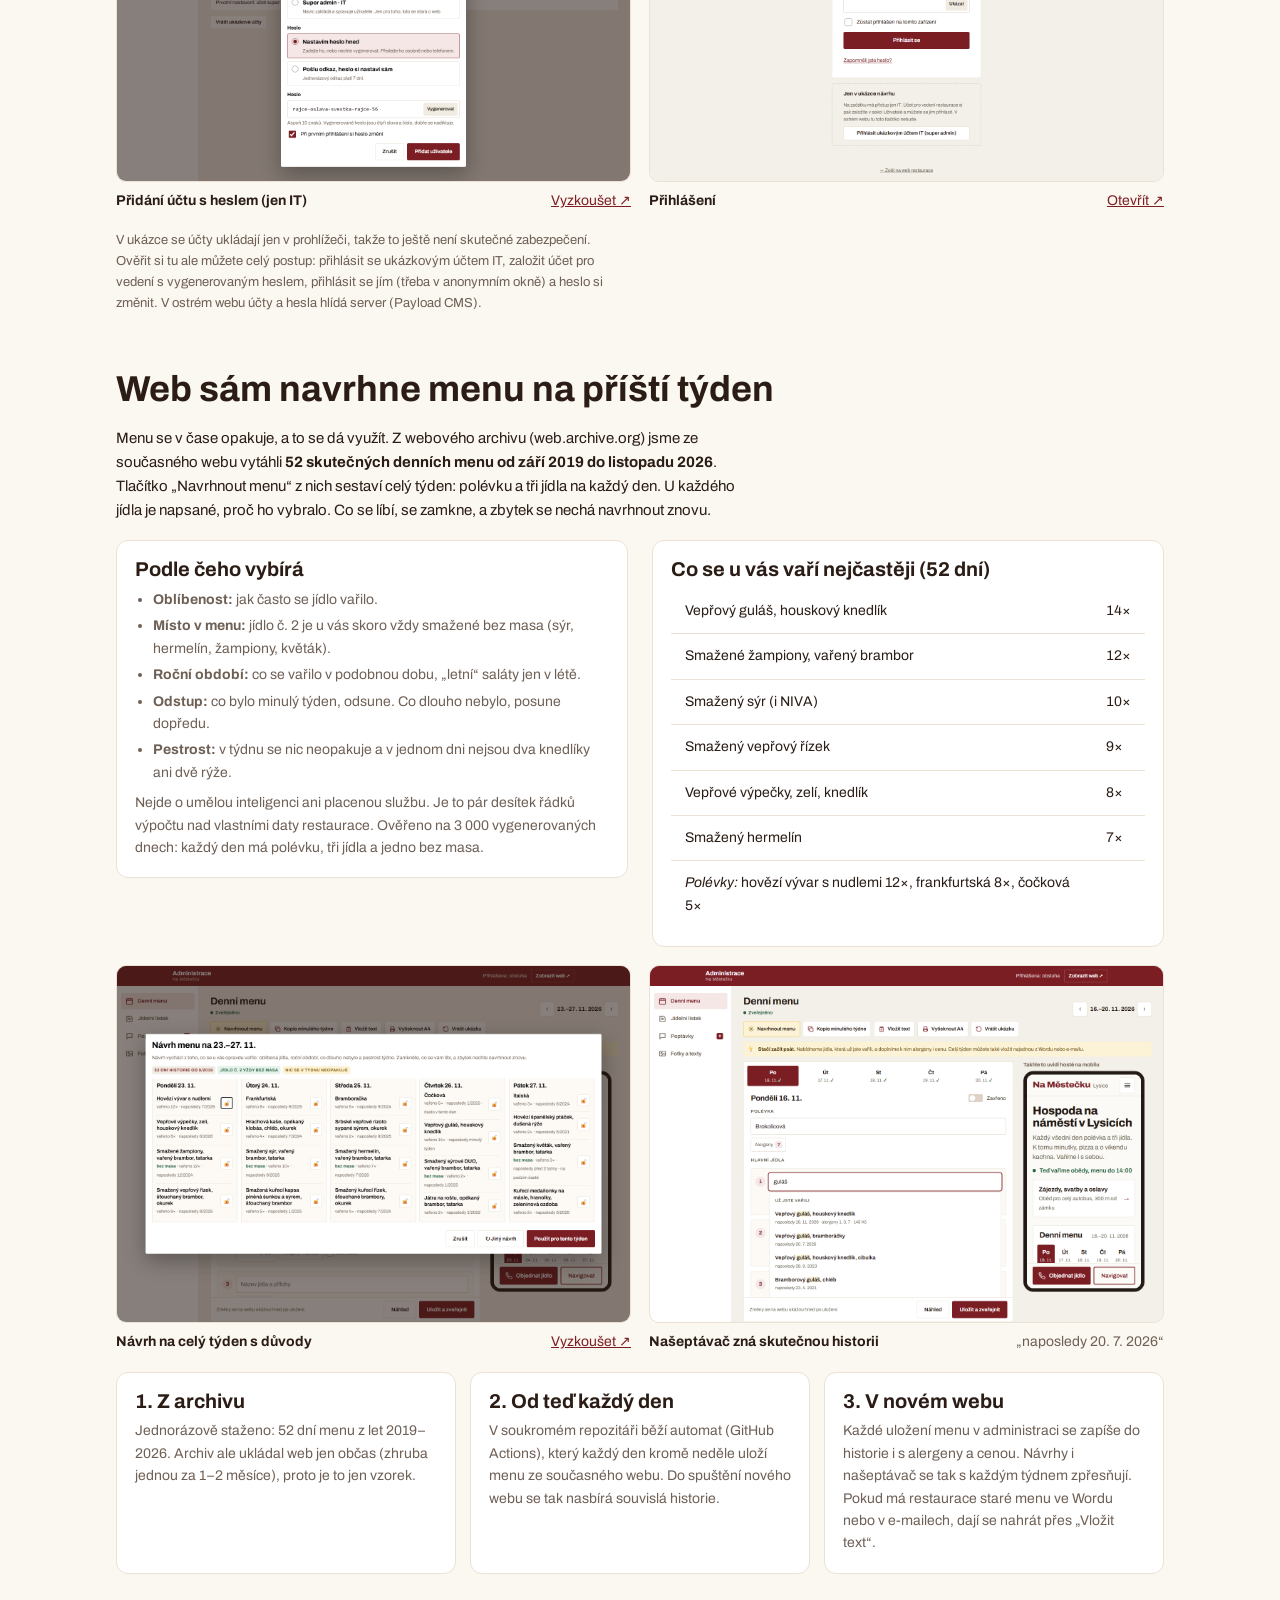
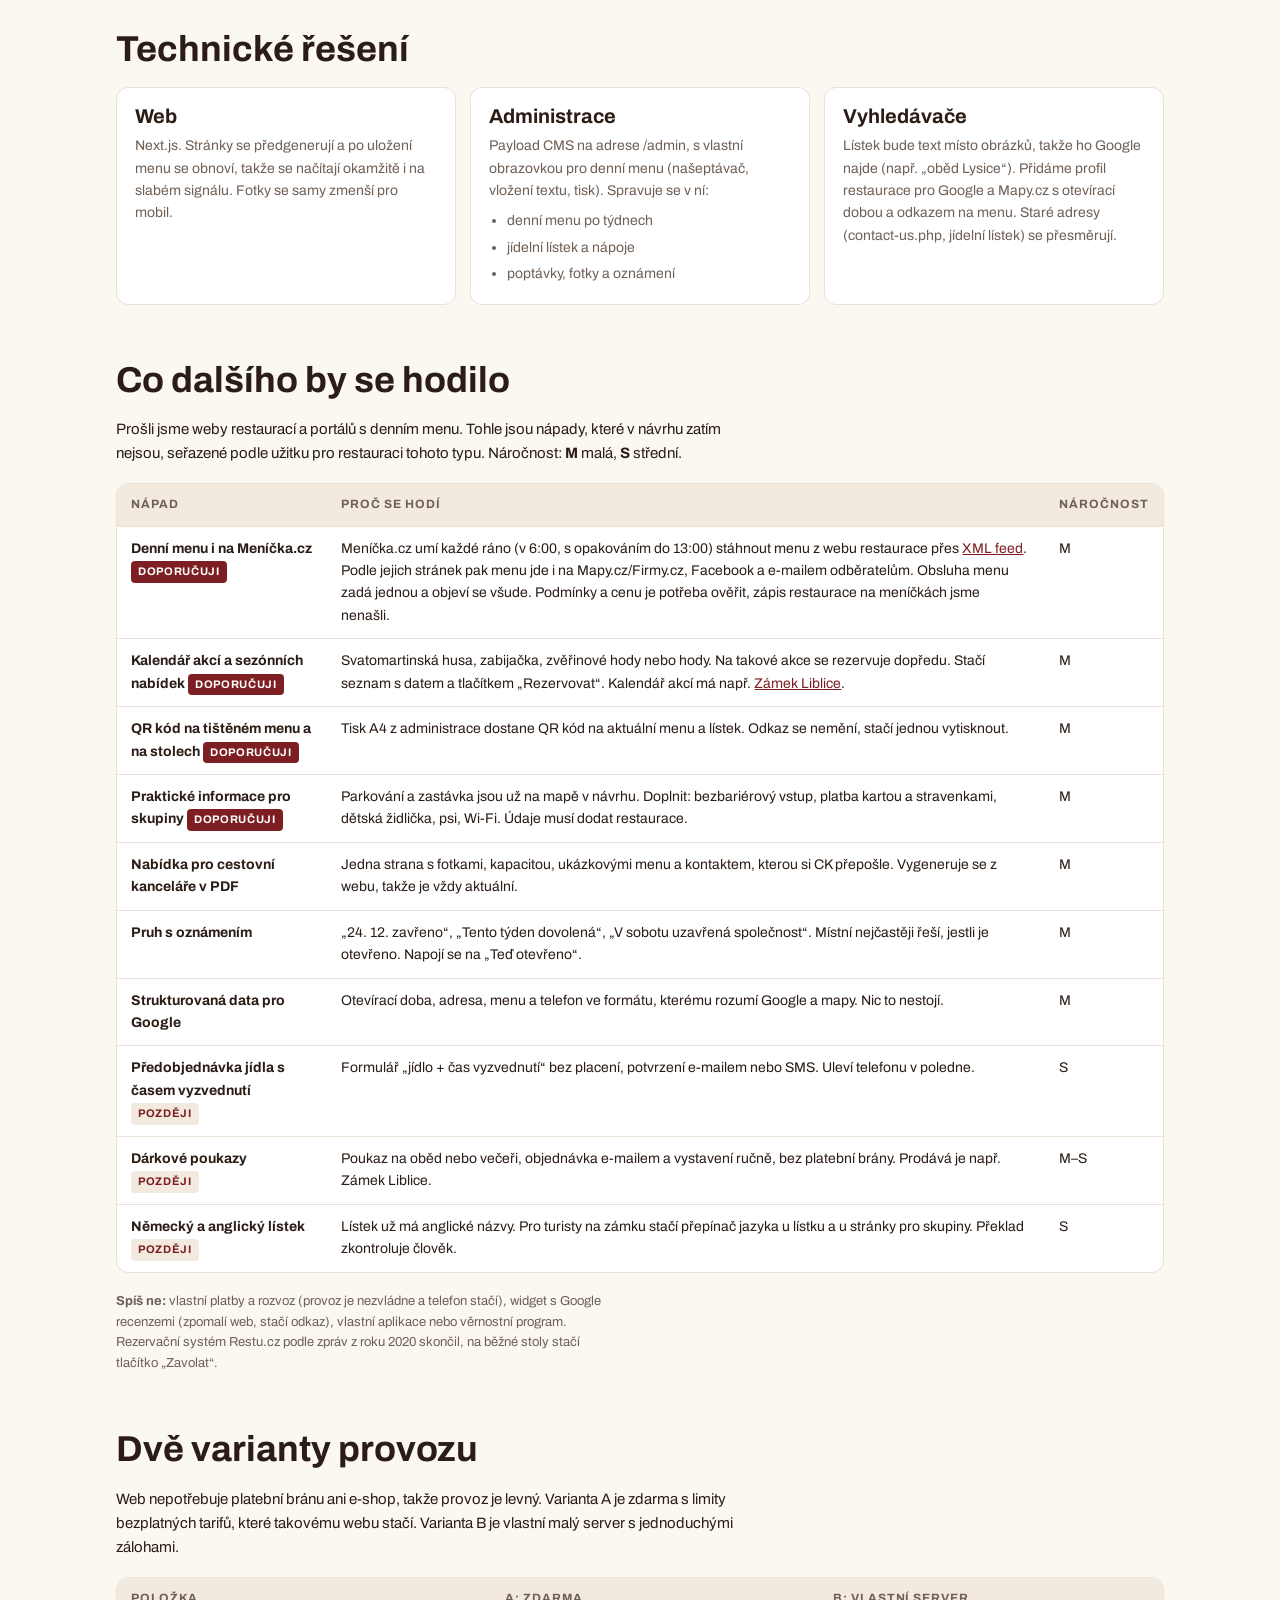
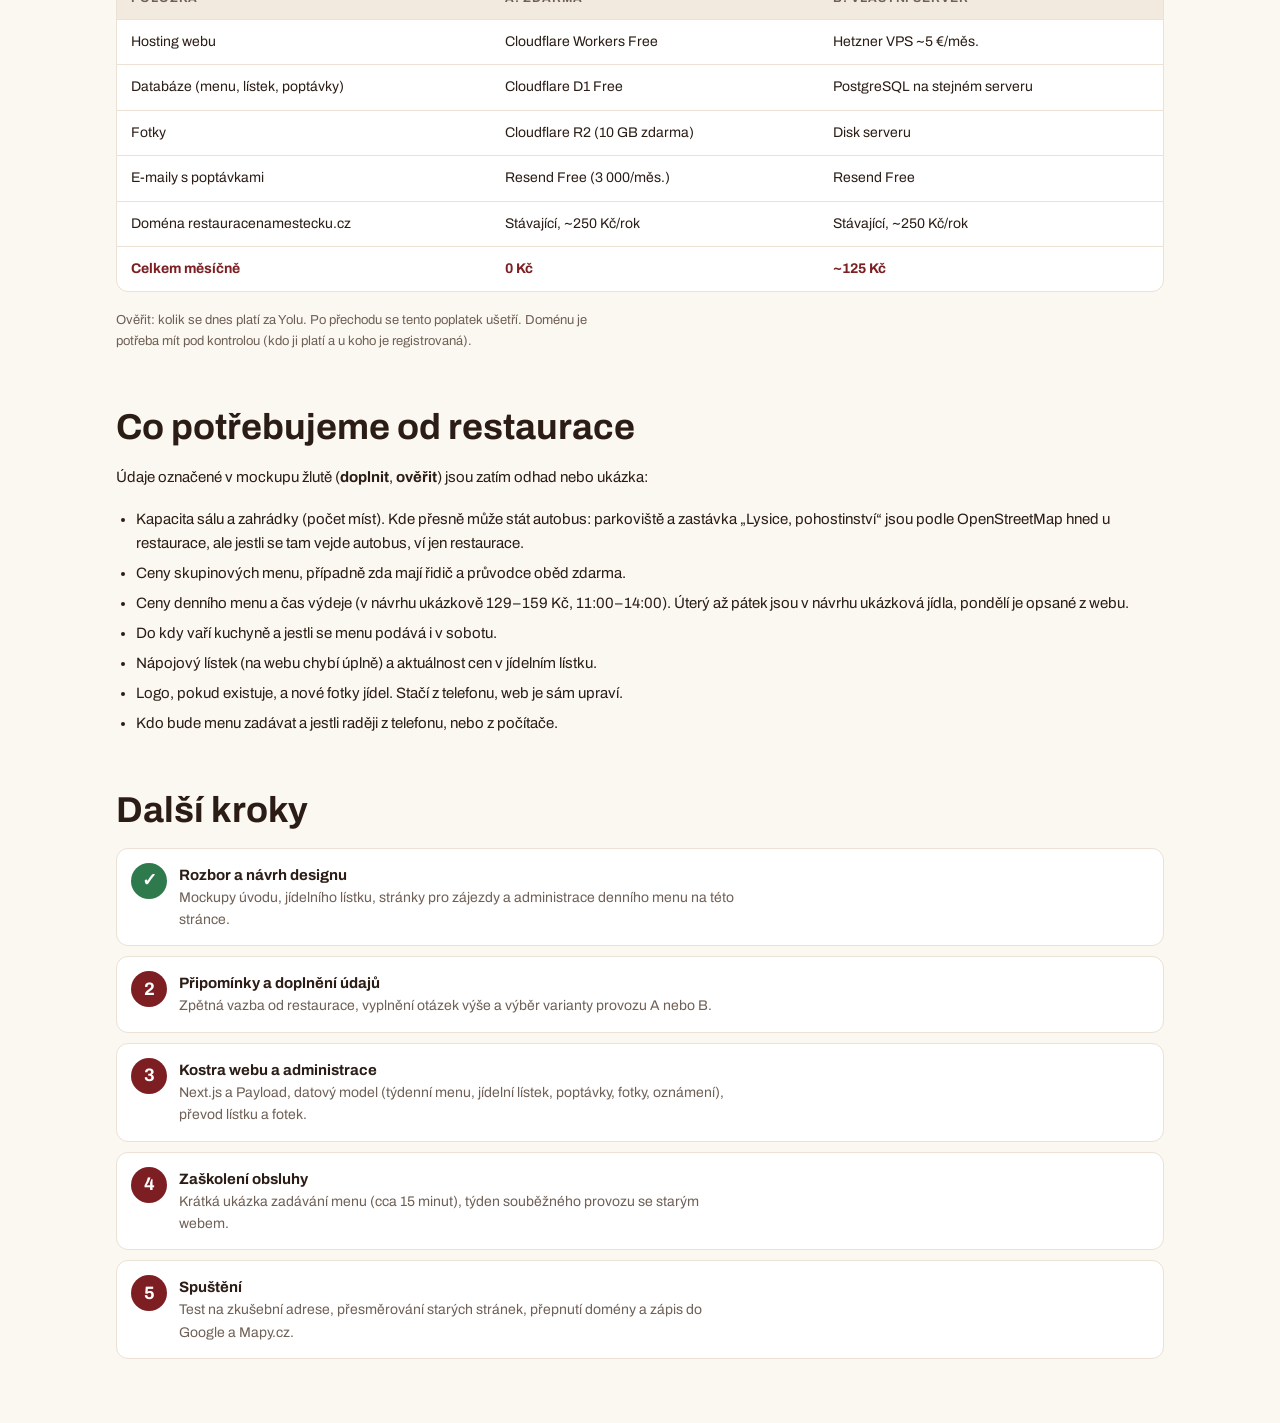
==== commit 8f8883ef: "Návrh bez štítků nad nadpisy Co-Authored-By: Claude Opus 5.5 <noreply@anthropic.com>" ====
--- a/index.html
+++ b/index.html
@@ -193,8 +193,8 @@
   <section>
     <h2>Dva typy návštěvníků, dvě hlavní cesty</h2>
     <div class="split">
-      <div class="box"><span class="tag">Každý den · hlavně z mobilu</span><h3>„Co je dneska k obědu?“</h3><p>Místní, řemeslníci, lidé z kanceláří. Chtějí za pět vteřin vidět dnešní menu a zavolat si o jídlo s sebou.</p><ul><li>Denní menu s dlaždicemi Po–Pá hned na úvodu. Předvybraný je dnešek, po 14:00 a o víkendu další den.</li><li>Cena a alergeny u každého jídla, štítek „bez masa“.</li><li>Tlačítko „Objednat jídlo“ (516 472 188) stále dole na displeji.</li><li>„Teď vaříme obědy, menu do 14:00“ podle aktuálního času.</li></ul></div>
-      <div class="box"><span class="tag">V sezoně · mobil i počítač</span><h3>„Kam se zájezdem na oběd?“</h3><p>Vedoucí zájezdů, cestovní kanceláře, snoubenci, firmy. Prostor si chtějí prohlédnout a rychle se domluvit.</p><ul><li>Samostatná stránka Zájezdy a oslavy s fotkami sálu, svateb a rautů.</li><li>Argumenty: zámek 300 m, zastávka 30 m a parkoviště hned u restaurace (mapa), hodnocení 4,1 ★ na Googlu a 4,3 ★ na Mapy.cz, menu předem.</li><li>Ukázky skupinových menu a postup ve 4 krocích.</li><li>Formulář poptávky (datum, počet osob, čas příjezdu) a přímé číslo 775 206 577.</li></ul></div>
+      <div class="box"><h3>„Co je dneska k obědu?“</h3><p>Každý den, hlavně z mobilu. Místní, řemeslníci, lidé z kanceláří. Chtějí za pět vteřin vidět dnešní menu a zavolat si o jídlo s sebou.</p><ul><li>Denní menu s dlaždicemi Po–Pá hned na úvodu. Předvybraný je dnešek, po 14:00 a o víkendu další den.</li><li>Cena a alergeny u každého jídla, štítek „bez masa“.</li><li>Tlačítko „Objednat jídlo“ (516 472 188) stále dole na displeji.</li><li>„Teď vaříme obědy, menu do 14:00“ podle aktuálního času.</li></ul></div>
+      <div class="box"><h3>„Kam se zájezdem na oběd?“</h3><p>V sezoně, z mobilu i z počítače. Vedoucí zájezdů, cestovní kanceláře, snoubenci, firmy. Prostor si chtějí prohlédnout a rychle se domluvit.</p><ul><li>Samostatná stránka Zájezdy a oslavy s fotkami sálu, svateb a rautů.</li><li>Argumenty: zámek 300 m, zastávka 30 m a parkoviště hned u restaurace (mapa), hodnocení 4,1 ★ na Googlu a 4,3 ★ na Mapy.cz, menu předem.</li><li>Ukázky skupinových menu a postup ve 4 krocích.</li><li>Formulář poptávky (datum, počet osob, čas příjezdu) a přímé číslo 775 206 577.</li></ul></div>
     </div>
   </section>
 
@@ -243,9 +243,9 @@
     <h2>Menu na celý týden za pár minut</h2>
     <p>Kdo dnes menu ručně přepisuje do webu, dostane jednoduchou obrazovku jen pro denní menu. Funguje na počítači i na telefonu a vpravo hned ukazuje, jak to uvidí hosté. Po kliknutí na „Uložit a zveřejnit“ je menu na webu.</p>
     <div class="cols">
-      <div class="box"><span class="tag">1 · Psaní s našeptávačem</span><h3>Stačí začít psát</h3><p>Po napsání „guláš“ web nabídne jídla, která se už vařila, i s alergeny a poslední cenou. Jedním klepnutím je vše vyplněné.</p></div>
-      <div class="box"><span class="tag">2 · Vložit text</span><h3>Celý týden najednou</h3><p>Menu napsané ve Wordu, e-mailu nebo zprávě stačí zkopírovat a vložit. Dny, polévky, jídla, ceny i alergeny v závorce se rozpoznají samy a před uložením je vše vidět.</p></div>
-      <div class="box"><span class="tag">3 · Kopie a tisk</span><h3>Minulý týden a A4</h3><p>„Kopie minulého týdne“ připraví týden k úpravě. „Vytisknout A4“ udělá papírové menu na dveře a tabuli ze stejných dat.</p></div>
+      <div class="box"><h3>Stačí začít psát</h3><p>Po napsání „guláš“ web nabídne jídla, která se už vařila, i s alergeny a poslední cenou. Jedním klepnutím je vše vyplněné.</p></div>
+      <div class="box"><h3>Celý týden najednou</h3><p>Menu napsané ve Wordu, e-mailu nebo zprávě stačí zkopírovat a vložit. Dny, polévky, jídla, ceny i alergeny v závorce se rozpoznají samy a před uložením je vše vidět.</p></div>
+      <div class="box"><h3>Minulý týden a A4</h3><p>„Kopie minulého týdne“ připraví týden k úpravě. „Vytisknout A4“ udělá papírové menu na dveře a tabuli ze stejných dat.</p></div>
     </div>
     <div class="shots">
       <figure class="shot"><img src="screenshots/desktop-admin.png" alt="Administrace – našeptávač jídel s alergeny a živý náhled"><figcaption><b>Našeptávač a živý náhled</b><a href="admin.html" target="_blank" rel="noopener">Vyzkoušet ↗</a></figcaption></figure>
@@ -273,7 +273,7 @@
     <h2>Web sám navrhne menu na příští týden</h2>
     <p>Menu se v čase opakuje, a to se dá využít. Z webového archivu (web.archive.org) jsme ze současného webu vytáhli <b>52 skutečných denních menu od září 2019 do listopadu 2026</b>. Tlačítko „Navrhnout menu“ z nich sestaví celý týden: polévku a tři jídla na každý den. U každého jídla je napsané, proč ho vybralo. Co se líbí, se zamkne, a zbytek se nechá navrhnout znovu.</p>
     <div class="split">
-      <div class="box"><span class="tag">Podle čeho vybírá</span>
+      <div class="box"><h3>Podle čeho vybírá</h3>
         <ul>
           <li><b>Oblíbenost:</b> jak často se jídlo vařilo.</li>
           <li><b>Místo v menu:</b> jídlo č. 2 je u vás skoro vždy smažené bez masa (sýr, hermelín, žampiony, květák).</li>
@@ -283,7 +283,7 @@
         </ul>
         <p>Nejde o umělou inteligenci ani placenou službu. Je to pár desítek řádků výpočtu nad vlastními daty restaurace. Ověřeno na 3 000 vygenerovaných dnech: každý den má polévku, tři jídla a jedno bez masa.</p>
       </div>
-      <div class="box"><span class="tag">Co se u vás vaří nejčastěji (52 dní)</span>
+      <div class="box"><h3>Co se u vás vaří nejčastěji (52 dní)</h3>
         <div class="tablewrap" style="border:0"><table style="min-width:0">
           <tbody>
             <tr><td>Vepřový guláš, houskový knedlík</td><td class="num">14×</td></tr>
